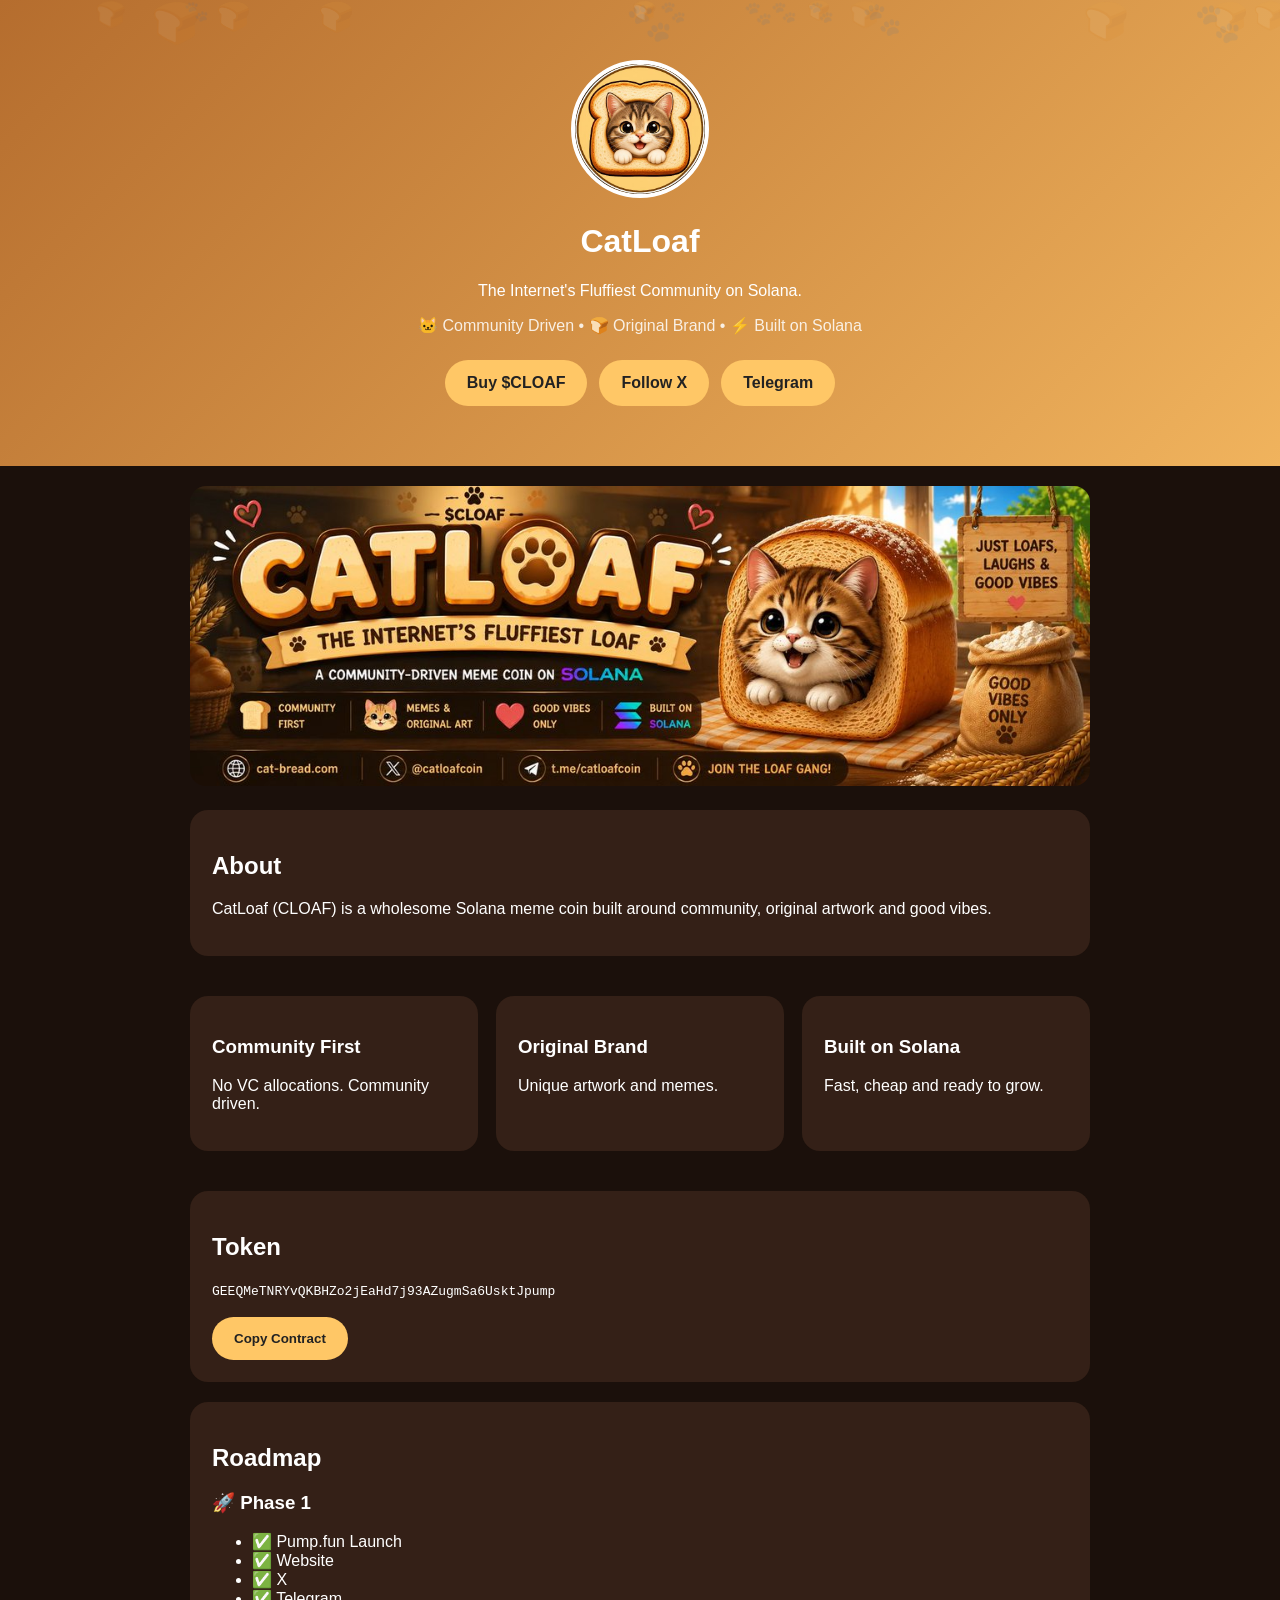
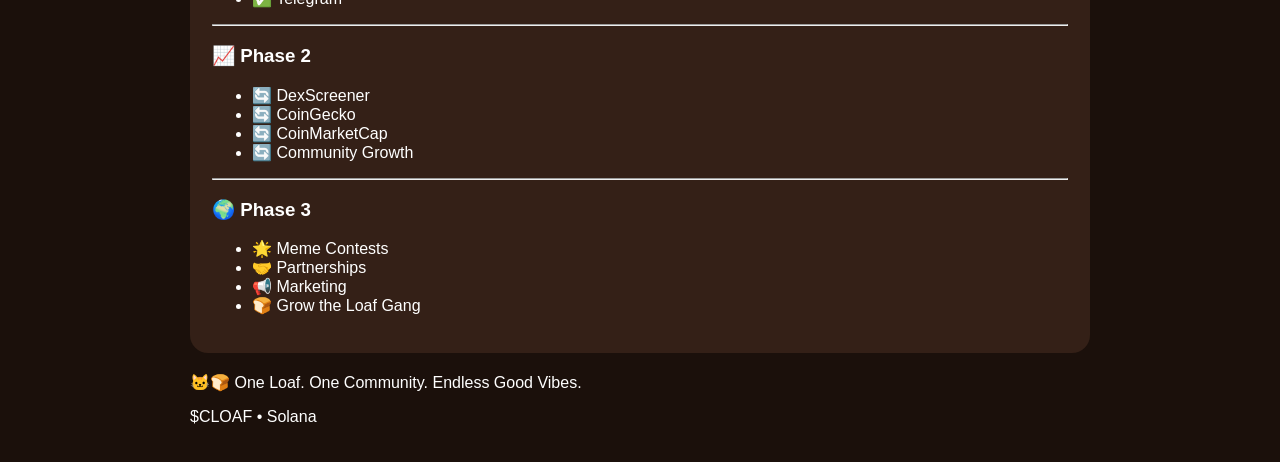
==== index.html @ 6196e26a "Update index.html" ====
<!DOCTYPE html><html><head><meta charset='UTF-8'><meta name='viewport' content='width=device-width,initial-scale=1'><title>CatLoaf</title><link rel='stylesheet' href='style.css'></head><body><header class='hero'><img src='assets/logo.jpg' class='logo'><h1>CatLoaf</h1>
  <p>The Internet's Fluffiest Community on Solana.</p>

<p style="opacity:.85;margin-top:10px;">
🐱 Community Driven • 🍞 Original Brand • ⚡ Built on Solana
</p>
  
  <div class='buttons'><a href='https://pump.fun/coin/GEEQMeTNRYvQKBHZo2jEaHd7j93AZugmSa6UsktJpump'>Buy $CLOAF</a><a href='https://x.com/catloafcoin'>Follow X</a><a href='https://t.me/catloafcoin'>Telegram</a></div></header><main class='container'><img src='assets/banner.jpg' class='banner'><section class='card'><h2>About</h2><p>CatLoaf (CLOAF) is a wholesome Solana meme coin built around community, original artwork and good vibes.</p></section><section class='grid'><div class='card'><h3>Community First</h3><p>No VC allocations. Community driven.</p></div><div class='card'><h3>Original Brand</h3><p>Unique artwork and memes.</p></div><div class='card'><h3>Built on Solana</h3><p>Fast, cheap and ready to grow.</p></div></section><section class='card'><h2>Token</h2><code id='ca'>GEEQMeTNRYvQKBHZo2jEaHd7j93AZugmSa6UsktJpump</code><br><br><button onclick='copyCA()'>Copy Contract</button></section>
  <section class="card">

<h2>Roadmap</h2>

<h3>🚀 Phase 1</h3>

<ul>
<li>✅ Pump.fun Launch</li>
<li>✅ Website</li>
<li>✅ X</li>
<li>✅ Telegram</li>
</ul>

<hr>

<h3>📈 Phase 2</h3>

<ul>
<li>🔄 DexScreener</li>
<li>🔄 CoinGecko</li>
<li>🔄 CoinMarketCap</li>
<li>🔄 Community Growth</li>
</ul>

<hr>

<h3>🌍 Phase 3</h3>

<ul>
<li>🌟 Meme Contests</li>
<li>🤝 Partnerships</li>
<li>📢 Marketing</li>
<li>🍞 Grow the Loaf Gang</li>
</ul>

  </section>
  <footer>

<p>🐱🍞 One Loaf. One Community. Endless Good Vibes.</p>

<p>$CLOAF • Solana</p>

  </footer>
  <script src='script.js'></script></main></body></html>
---- style.css ----
body{margin:0;font-family:Arial;background:#1b100b;color:#fff}.hero{text-align:center;padding:60px 20px;background:linear-gradient(135deg,#b56d2e,#f0b35d)}.logo{width:130px;border-radius:50%;border:4px solid #fff}.buttons{display:flex;justify-content:center;gap:12px;flex-wrap:wrap;margin-top:25px}a,button{background:#ffc766;color:#222;text-decoration:none;padding:14px 22px;border-radius:999px;font-weight:bold;border:none}.container{max-width:900px;margin:auto;padding:20px}.banner{width:100%;border-radius:16px}.card{background:#342017;padding:22px;border-radius:18px;margin:20px 0}.grid{display:grid;grid-template-columns:repeat(auto-fit,minmax(220px,1fr));gap:18px}
/* ========= Smooth Scroll ========= */

html{
scroll-behavior:smooth;
}

/* ========= Fade Animation ========= */

.hidden{
opacity:0;
transform:translateY(30px);
transition:all .8s ease;
}

.show{
opacity:1;
transform:translateY(0);
}

/* ========= Floating Background ========= */

.floating-bg{
position:fixed;
top:0;
left:0;
width:100%;
height:100%;
overflow:hidden;
pointer-events:none;
z-index:0;
}

.float{
position:absolute;
font-size:22px;
opacity:.08;
animation:floatUp linear infinite;
}

@keyframes floatUp{

0%{
transform:translateY(110vh) rotate(0deg);
}

100%{
transform:translateY(-120px) rotate(360deg);
}

}

/* ========= Cards ========= */

.card{
transition:.35s;
}

.card:hover{

transform:translateY(-8px);

box-shadow:0 12px 30px rgba(0,0,0,.35);

}

/* ========= Buttons ========= */

.buttons a,
button{

transition:.3s;

}

.buttons a:hover,
button:hover{

transform:translateY(-3px) scale(1.03);

box-shadow:0 8px 25px rgba(255,184,77,.35);

}

button:active,
.buttons a:active{

transform:scale(.96);

}

/* ========= Hero ========= */

.hero img{

animation:pop .9s ease;

}

.hero h1{

animation:fadeDown .8s ease;

}

.hero p{

animation:fadeDown 1s ease;

}

@keyframes pop{

0%{
transform:scale(.7);
opacity:0;
}

100%{
transform:scale(1);
opacity:1;
}

}

@keyframes fadeDown{

0%{
opacity:0;
transform:translateY(-25px);
}

100%{
opacity:1;
transform:translateY(0);
}

}
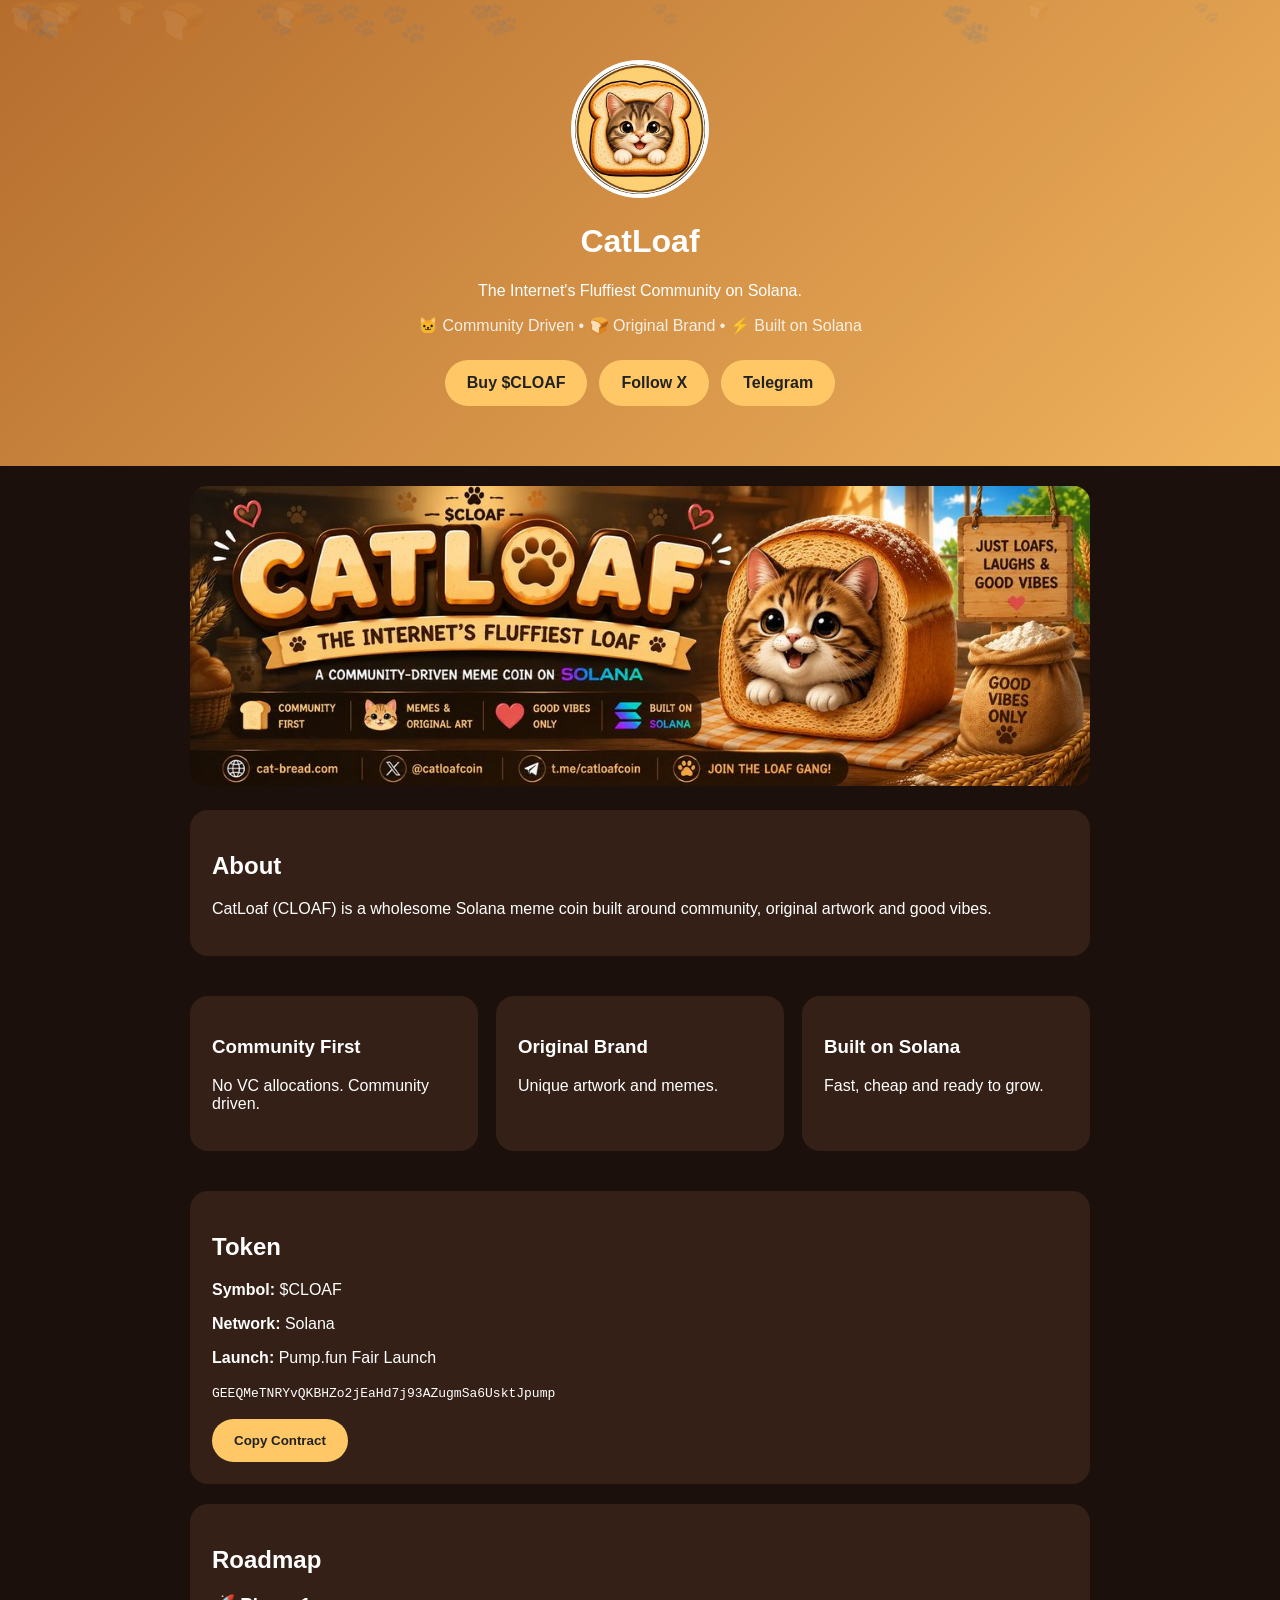
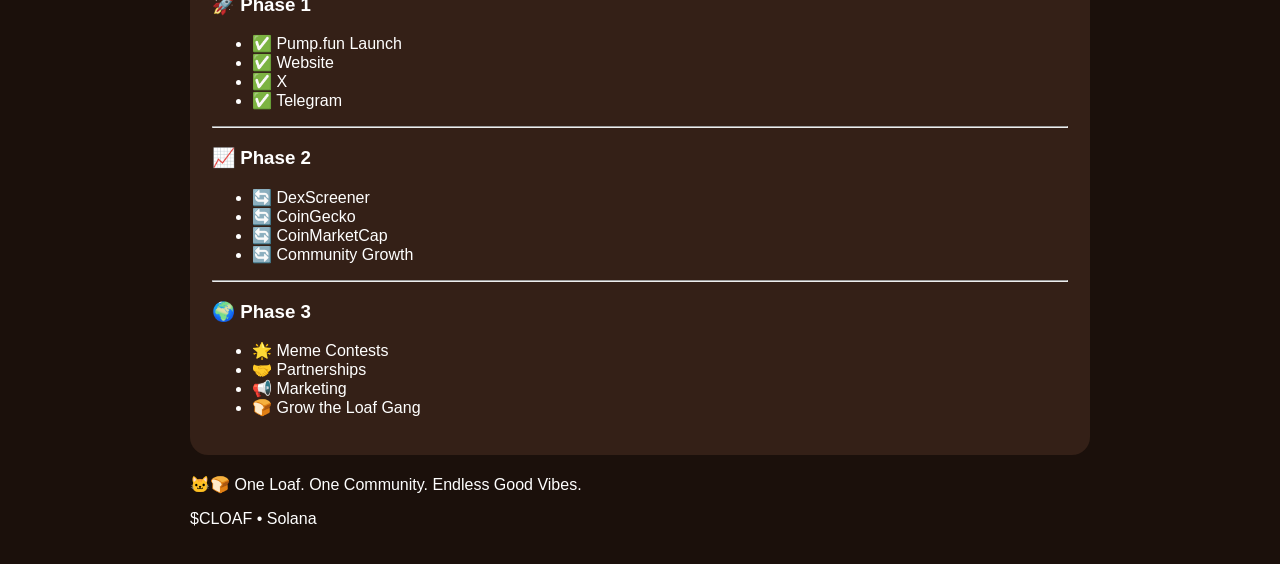
==== commit b06f8fd8: "Update index.html" ====
--- a/index.html
+++ b/index.html
@@ -5,7 +5,15 @@
 🐱 Community Driven • 🍞 Original Brand • ⚡ Built on Solana
 </p>
   
-  <div class='buttons'><a href='https://pump.fun/coin/GEEQMeTNRYvQKBHZo2jEaHd7j93AZugmSa6UsktJpump'>Buy $CLOAF</a><a href='https://x.com/catloafcoin'>Follow X</a><a href='https://t.me/catloafcoin'>Telegram</a></div></header><main class='container'><img src='assets/banner.jpg' class='banner'><section class='card'><h2>About</h2><p>CatLoaf (CLOAF) is a wholesome Solana meme coin built around community, original artwork and good vibes.</p></section><section class='grid'><div class='card'><h3>Community First</h3><p>No VC allocations. Community driven.</p></div><div class='card'><h3>Original Brand</h3><p>Unique artwork and memes.</p></div><div class='card'><h3>Built on Solana</h3><p>Fast, cheap and ready to grow.</p></div></section><section class='card'><h2>Token</h2><code id='ca'>GEEQMeTNRYvQKBHZo2jEaHd7j93AZugmSa6UsktJpump</code><br><br><button onclick='copyCA()'>Copy Contract</button></section>
+  <div class='buttons'><a href='https://pump.fun/coin/GEEQMeTNRYvQKBHZo2jEaHd7j93AZugmSa6UsktJpump'>Buy $CLOAF</a><a href='https://x.com/catloafcoin'>Follow X</a><a href='https://t.me/catloafcoin'>Telegram</a></div></header><main class='container'><img src='assets/banner.jpg' class='banner'><section class='card'><h2>About</h2><p>CatLoaf (CLOAF) is a wholesome Solana meme coin built around community, original artwork and good vibes.</p></section><section class='grid'><div class='card'><h3>Community First</h3><p>No VC allocations. Community driven.</p></div><div class='card'><h3>Original Brand</h3><p>Unique artwork and memes.</p></div><div class='card'><h3>Built on Solana</h3><p>Fast, cheap and ready to grow.</p></div></section><section class='card'>
+    <h2>Token</h2>
+    <p><strong>Symbol:</strong> $CLOAF</p>
+
+<p><strong>Network:</strong> Solana</p>
+
+<p><strong>Launch:</strong> Pump.fun Fair Launch</p>
+    
+    <code id='ca'>GEEQMeTNRYvQKBHZo2jEaHd7j93AZugmSa6UsktJpump</code><br><br><button onclick='copyCA()'>Copy Contract</button></section>
   <section class="card">
 
 <h2>Roadmap</h2>
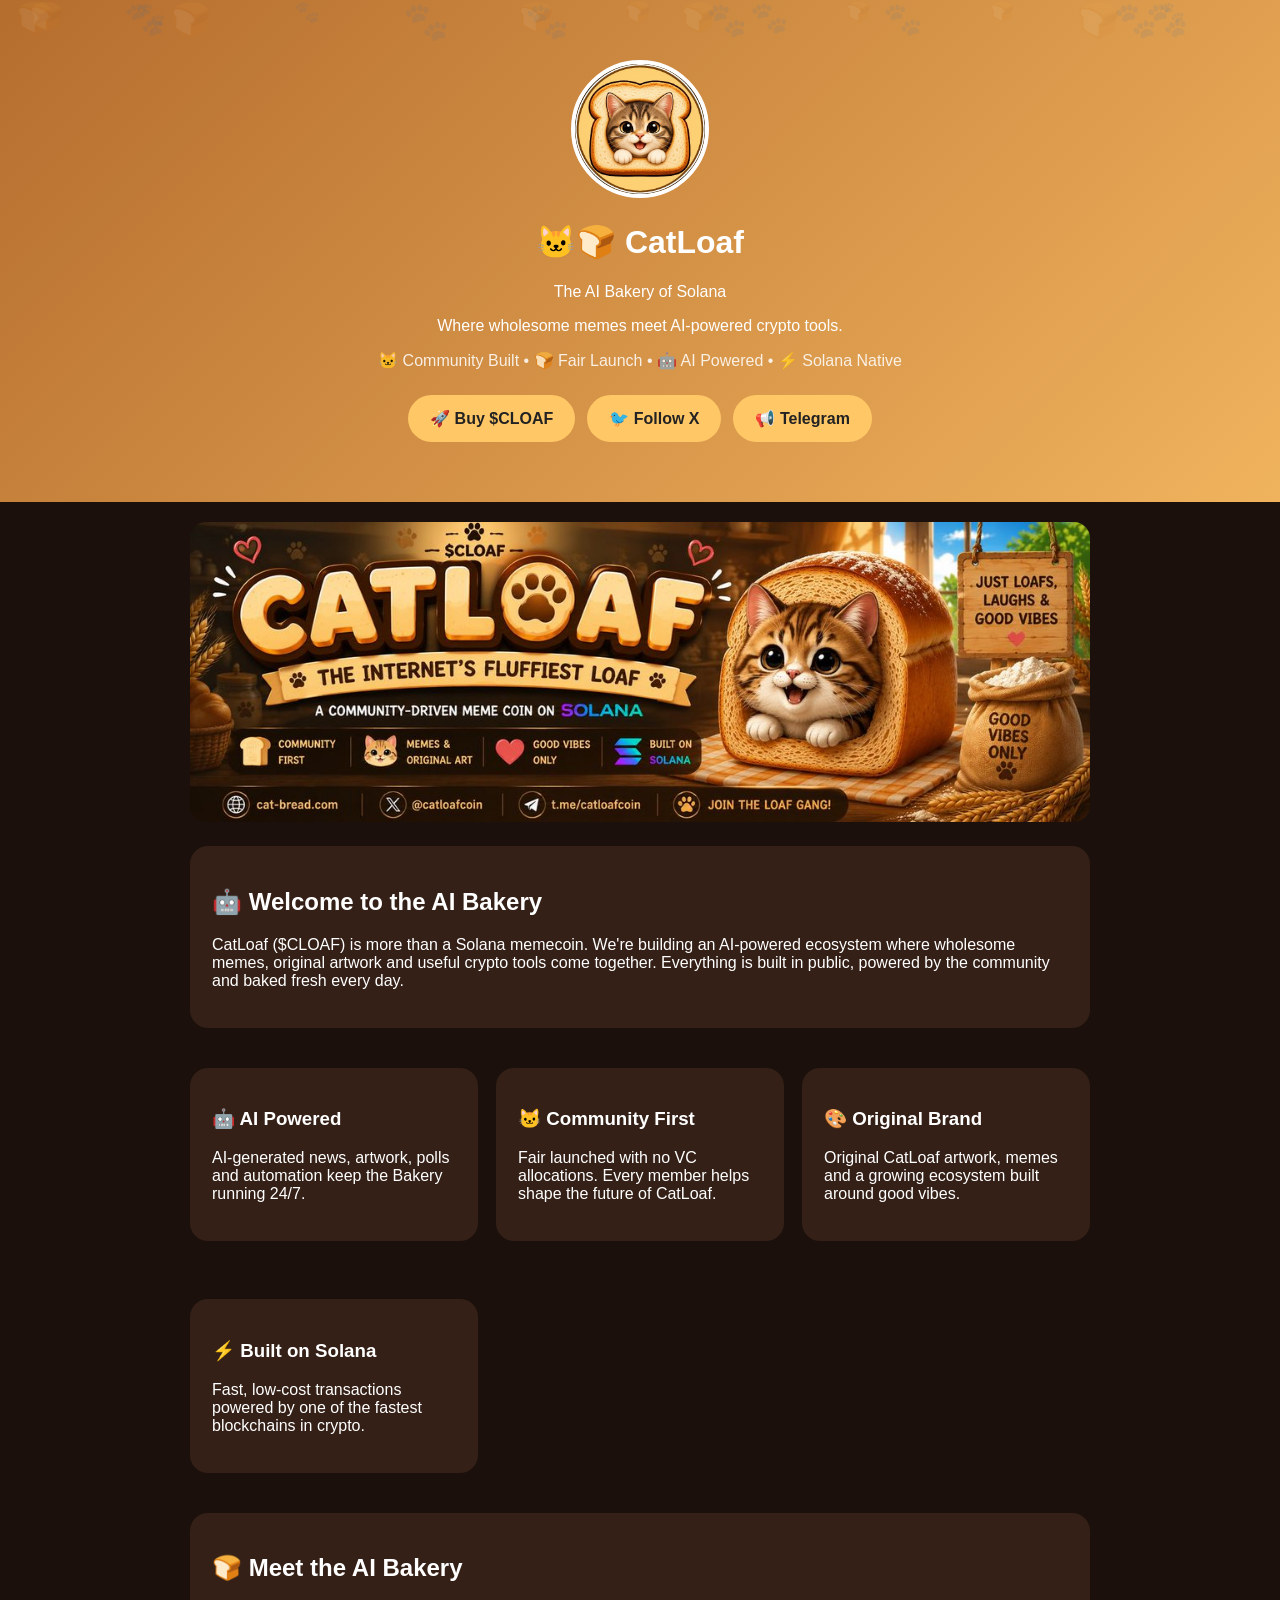
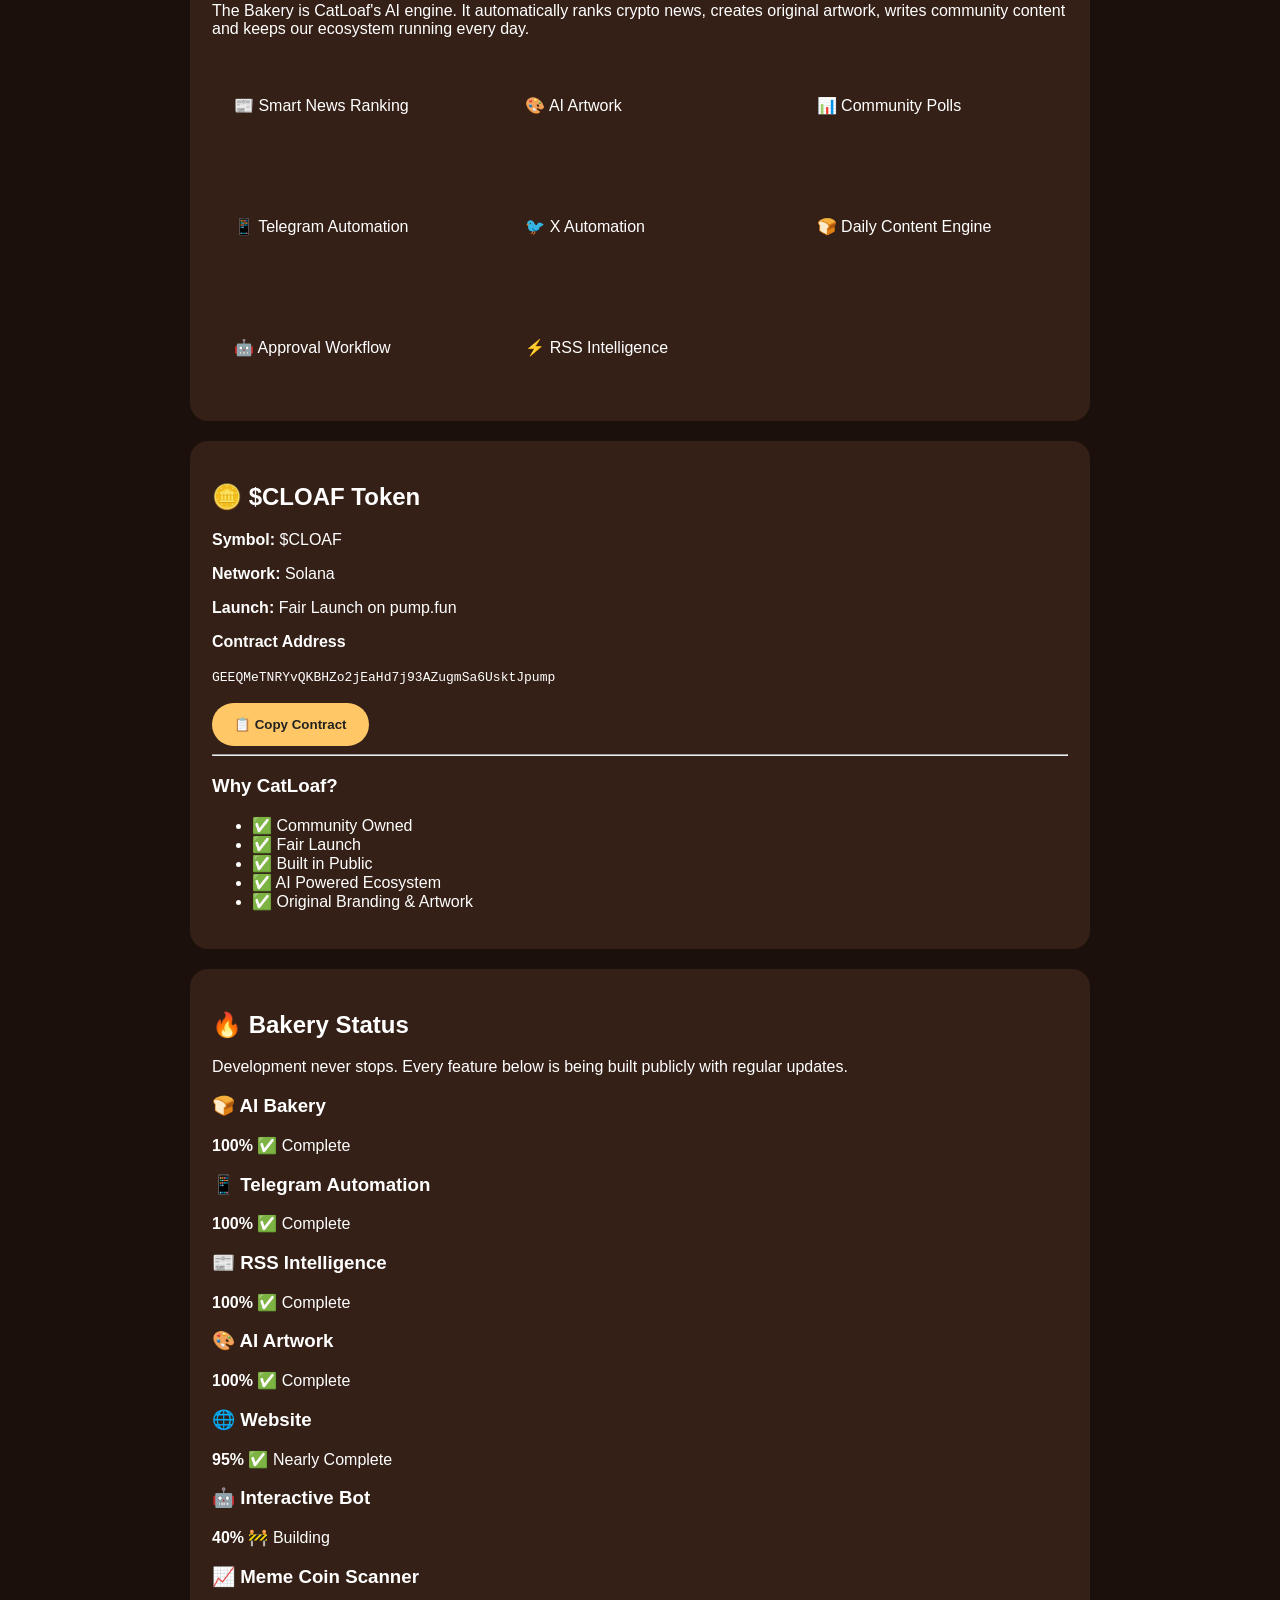
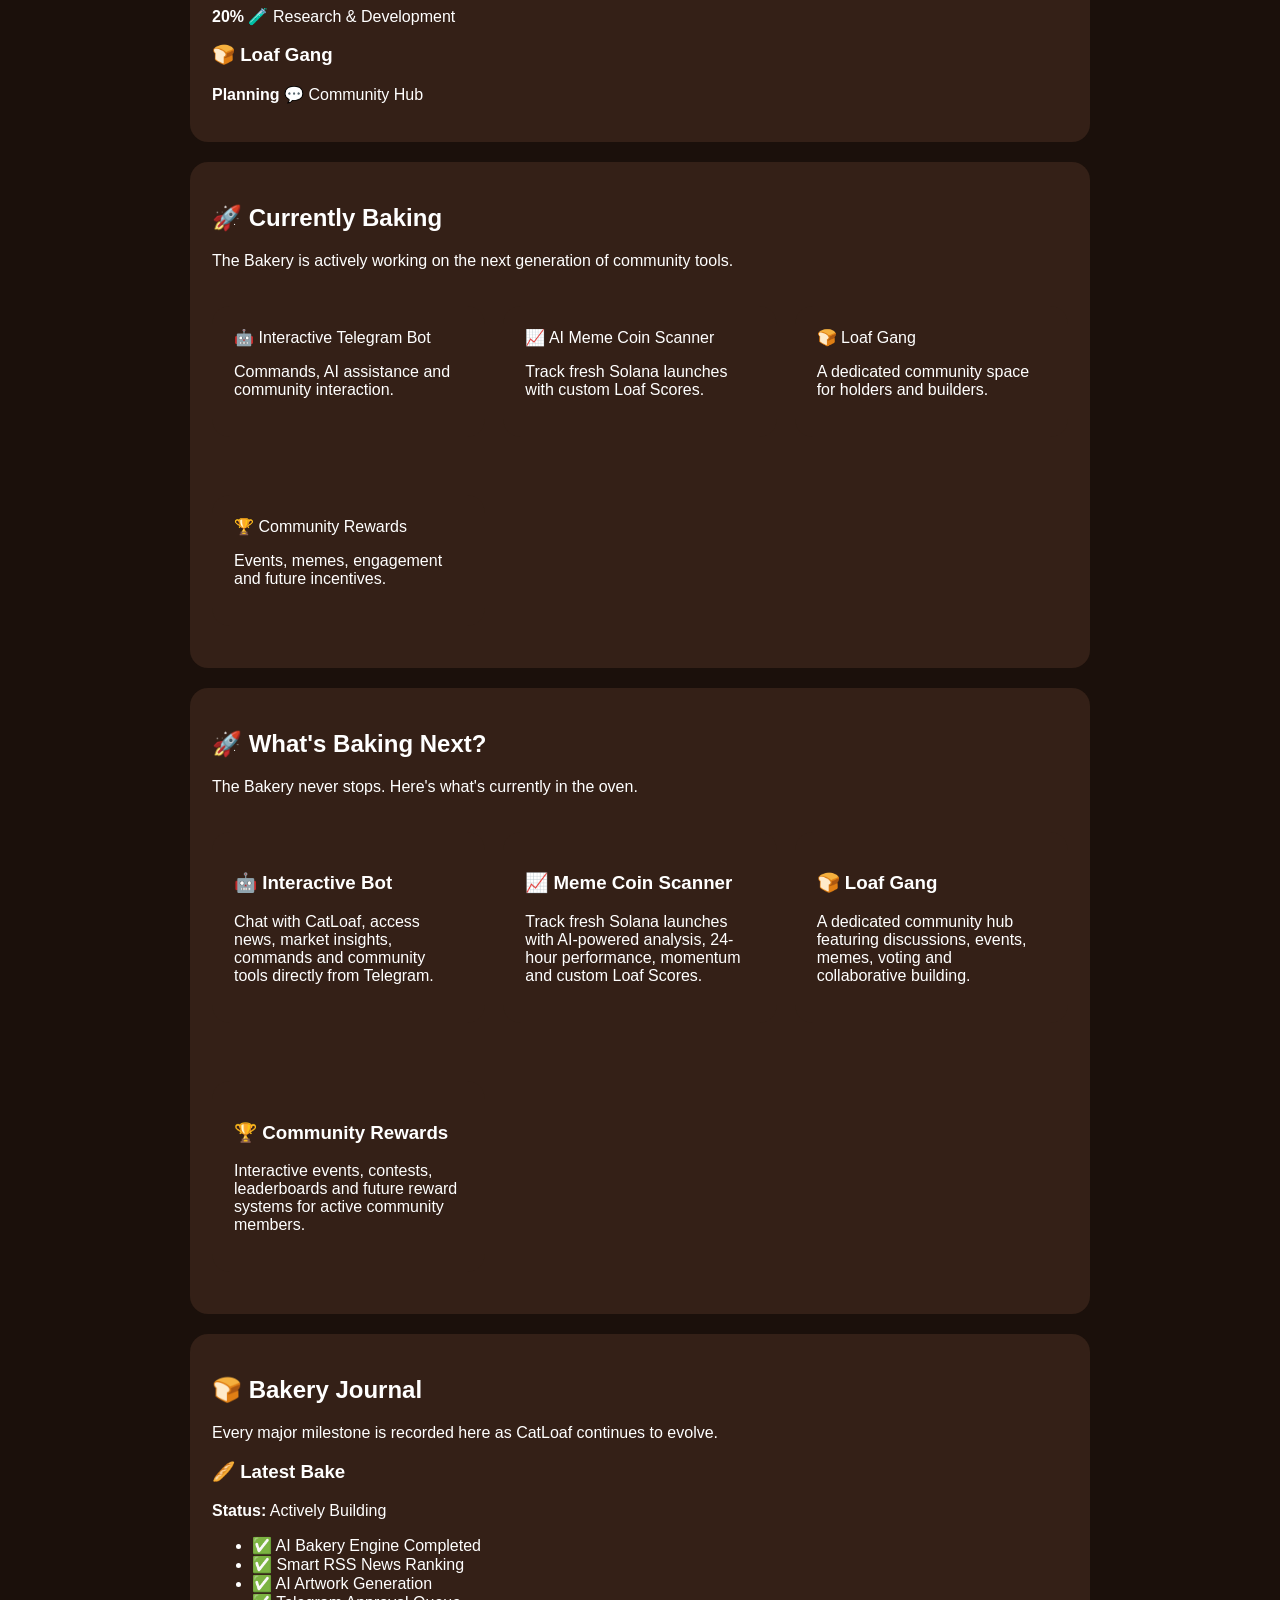
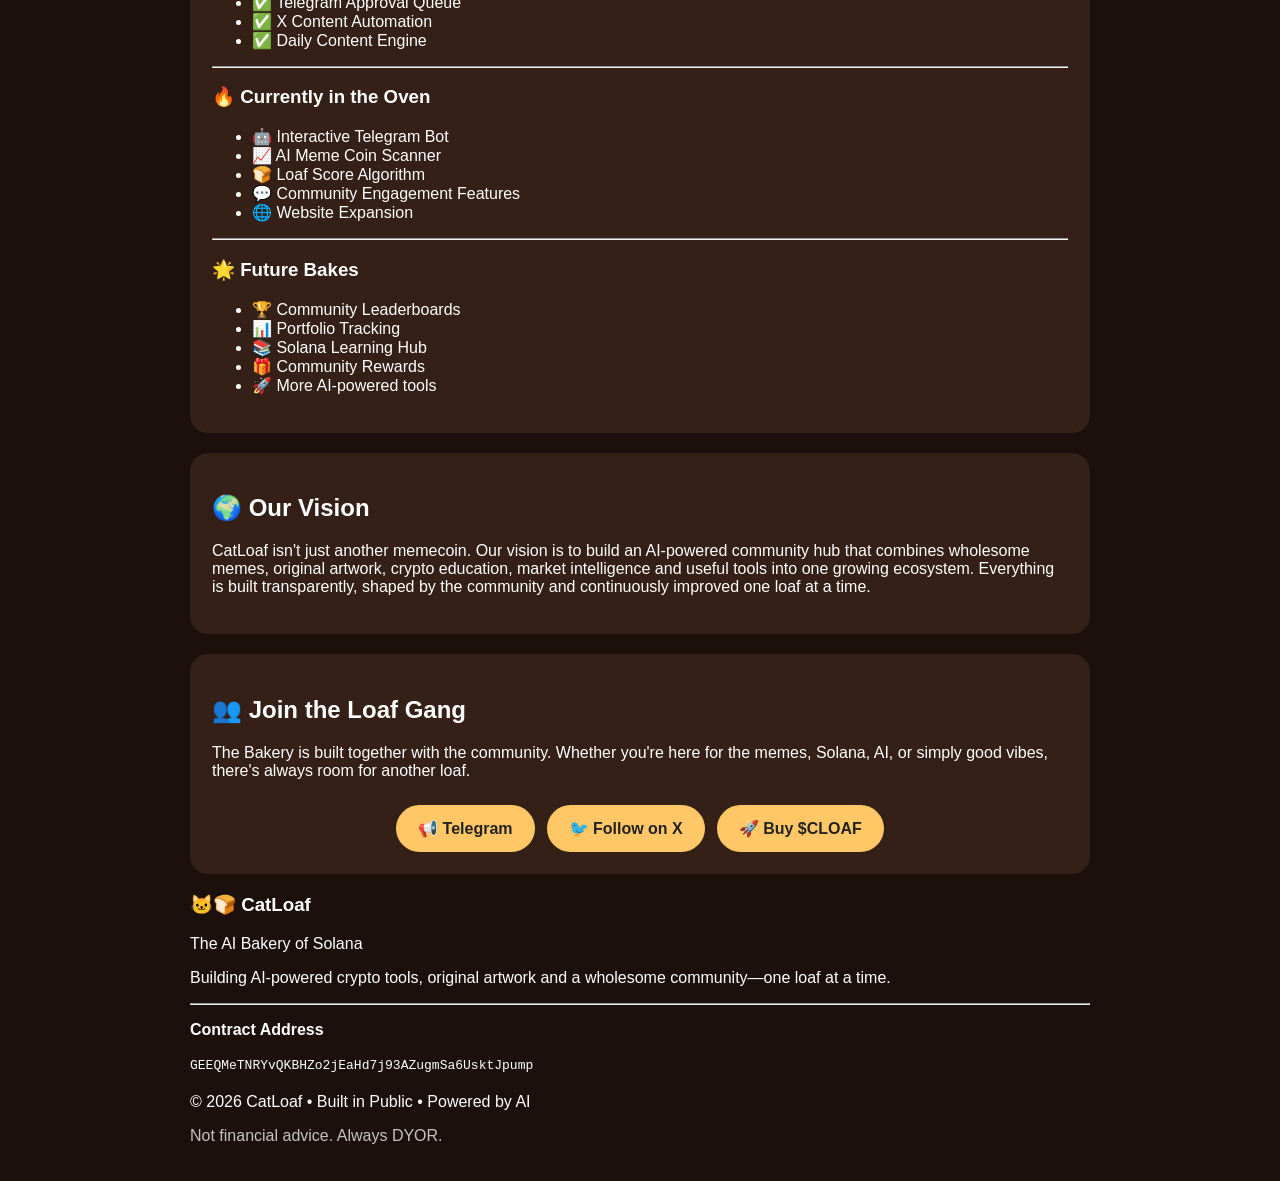
==== commit 1dc1a3af: "Update index.html" ====
--- a/index.html
+++ b/index.html
@@ -1,60 +1,582 @@
-<!DOCTYPE html><html><head><meta charset='UTF-8'><meta name='viewport' content='width=device-width,initial-scale=1'><title>CatLoaf</title><link rel='stylesheet' href='style.css'></head><body><header class='hero'><img src='assets/logo.jpg' class='logo'><h1>CatLoaf</h1>
-  <p>The Internet's Fluffiest Community on Solana.</p>
-
-<p style="opacity:.85;margin-top:10px;">
-🐱 Community Driven • 🍞 Original Brand • ⚡ Built on Solana
-</p>
-  
-  <div class='buttons'><a href='https://pump.fun/coin/GEEQMeTNRYvQKBHZo2jEaHd7j93AZugmSa6UsktJpump'>Buy $CLOAF</a><a href='https://x.com/catloafcoin'>Follow X</a><a href='https://t.me/catloafcoin'>Telegram</a></div></header><main class='container'><img src='assets/banner.jpg' class='banner'><section class='card'><h2>About</h2><p>CatLoaf (CLOAF) is a wholesome Solana meme coin built around community, original artwork and good vibes.</p></section><section class='grid'><div class='card'><h3>Community First</h3><p>No VC allocations. Community driven.</p></div><div class='card'><h3>Original Brand</h3><p>Unique artwork and memes.</p></div><div class='card'><h3>Built on Solana</h3><p>Fast, cheap and ready to grow.</p></div></section><section class='card'>
-    <h2>Token</h2>
-    <p><strong>Symbol:</strong> $CLOAF</p>
+<!DOCTYPE html>
+<html lang="en">
+
+<head>
+
+<meta charset="UTF-8">
+
+<meta name="viewport" content="width=device-width, initial-scale=1.0">
+
+<title>CatLoaf | The AI Bakery of Solana</title>
+
+<meta name="description" content="CatLoaf ($CLOAF) is a community-driven Solana project combining wholesome memes with AI-powered crypto tools.">
+
+<link rel="stylesheet" href="style.css">
+
+</head>
+
+<body>
+
+<header class="hero">
+
+<img src="assets/logo.jpg" class="logo" alt="CatLoaf Logo">
+
+<h1>🐱🍞 CatLoaf</h1>
+
+<p class="tagline">
+
+The AI Bakery of Solana
+
+</p>
+
+<p class="subtitle">
+
+Where wholesome memes meet AI-powered crypto tools.
+
+</p>
+
+<p style="opacity:.85;margin-top:15px;">
+
+🐱 Community Built • 🍞 Fair Launch • 🤖 AI Powered • ⚡ Solana Native
+
+</p>
+
+<div class="buttons">
+
+<a href="https://pump.fun/coin/GEEQMeTNRYvQKBHZo2jEaHd7j93AZugmSa6UsktJpump">
+
+🚀 Buy $CLOAF
+
+</a>
+
+<a href="https://x.com/catloafcoin">
+
+🐦 Follow X
+
+</a>
+
+<a href="https://t.me/catloafcoin">
+
+📢 Telegram
+
+</a>
+
+</div>
+
+</header>
+
+<main class="container">
+
+<img src="assets/banner.jpg" class="banner" alt="CatLoaf Banner">
+
+<section class="card hero-intro">
+
+<h2>🤖 Welcome to the AI Bakery</h2>
+
+<p>
+
+CatLoaf ($CLOAF) is more than a Solana memecoin.
+
+We're building an AI-powered ecosystem where wholesome memes, original artwork and useful crypto tools come together.
+
+Everything is built in public, powered by the community and baked fresh every day.
+
+</p>
+
+</section>
+
+<section class="grid">
+
+<div class="card">
+
+<h3>🤖 AI Powered</h3>
+
+<p>
+
+AI-generated news, artwork, polls and automation keep the Bakery running 24/7.
+
+</p>
+
+</div>
+
+<div class="card">
+
+<h3>🐱 Community First</h3>
+
+<p>
+
+Fair launched with no VC allocations. Every member helps shape the future of CatLoaf.
+
+</p>
+
+</div>
+
+<div class="card">
+
+<h3>🎨 Original Brand</h3>
+
+<p>
+
+Original CatLoaf artwork, memes and a growing ecosystem built around good vibes.
+
+</p>
+
+</div>
+
+<div class="card">
+
+<h3>⚡ Built on Solana</h3>
+
+<p>
+
+Fast, low-cost transactions powered by one of the fastest blockchains in crypto.
+
+</p>
+
+</div>
+
+</section>
+
+<section class="card">
+
+<h2>🍞 Meet the AI Bakery</h2>
+
+<p>
+
+The Bakery is CatLoaf's AI engine.
+
+It automatically ranks crypto news, creates original artwork, writes community content and keeps our ecosystem running every day.
+
+</p>
+
+<div class="grid">
+
+<div class="card">
+📰 Smart News Ranking
+</div>
+
+<div class="card">
+🎨 AI Artwork
+</div>
+
+<div class="card">
+📊 Community Polls
+</div>
+
+<div class="card">
+📱 Telegram Automation
+</div>
+
+<div class="card">
+🐦 X Automation
+</div>
+
+<div class="card">
+🍞 Daily Content Engine
+</div>
+
+<div class="card">
+🤖 Approval Workflow
+</div>
+
+<div class="card">
+⚡ RSS Intelligence
+</div>
+
+</div>
+
+</section>
+
+<section class="card">
+
+<h2>🪙 $CLOAF Token</h2>
+
+<p><strong>Symbol:</strong> $CLOAF</p>
 
 <p><strong>Network:</strong> Solana</p>
 
-<p><strong>Launch:</strong> Pump.fun Fair Launch</p>
-    
-    <code id='ca'>GEEQMeTNRYvQKBHZo2jEaHd7j93AZugmSa6UsktJpump</code><br><br><button onclick='copyCA()'>Copy Contract</button></section>
-  <section class="card">
-
-<h2>Roadmap</h2>
-
-<h3>🚀 Phase 1</h3>
+<p><strong>Launch:</strong> Fair Launch on pump.fun</p>
+
+<p><strong>Contract Address</strong></p>
+
+<code id="ca">
+GEEQMeTNRYvQKBHZo2jEaHd7j93AZugmSa6UsktJpump
+</code>
+
+<br><br>
+
+<button onclick="copyCA()">
+📋 Copy Contract
+</button>
+
+<hr>
+
+<h3>Why CatLoaf?</h3>
 
 <ul>
-<li>✅ Pump.fun Launch</li>
-<li>✅ Website</li>
-<li>✅ X</li>
-<li>✅ Telegram</li>
+
+<li>✅ Community Owned</li>
+
+<li>✅ Fair Launch</li>
+
+<li>✅ Built in Public</li>
+
+<li>✅ AI Powered Ecosystem</li>
+
+<li>✅ Original Branding & Artwork</li>
+
 </ul>
 
+</section>
+
+<section class="card">
+
+<h2>🔥 Bakery Status</h2>
+
+<p>
+
+Development never stops. Every feature below is being built publicly with regular updates.
+
+</p>
+
+<div class="status-grid">
+
+<div class="status-item">
+
+<h3>🍞 AI Bakery</h3>
+
+<p><strong>100%</strong> ✅ Complete</p>
+
+</div>
+
+<div class="status-item">
+
+<h3>📱 Telegram Automation</h3>
+
+<p><strong>100%</strong> ✅ Complete</p>
+
+</div>
+
+<div class="status-item">
+
+<h3>📰 RSS Intelligence</h3>
+
+<p><strong>100%</strong> ✅ Complete</p>
+
+</div>
+
+<div class="status-item">
+
+<h3>🎨 AI Artwork</h3>
+
+<p><strong>100%</strong> ✅ Complete</p>
+
+</div>
+
+<div class="status-item">
+
+<h3>🌐 Website</h3>
+
+<p><strong>95%</strong> ✅ Nearly Complete</p>
+
+</div>
+
+<div class="status-item">
+
+<h3>🤖 Interactive Bot</h3>
+
+<p><strong>40%</strong> 🚧 Building</p>
+
+</div>
+
+<div class="status-item">
+
+<h3>📈 Meme Coin Scanner</h3>
+
+<p><strong>20%</strong> 🧪 Research & Development</p>
+
+</div>
+
+<div class="status-item">
+
+<h3>🍞 Loaf Gang</h3>
+
+<p><strong>Planning</strong> 💬 Community Hub</p>
+
+</div>
+
+</div>
+
+</section>
+
+<section class="card">
+
+<h2>🚀 Currently Baking</h2>
+
+<p>
+
+The Bakery is actively working on the next generation of community tools.
+
+</p>
+
+<div class="grid">
+
+<div class="card">
+
+🤖 Interactive Telegram Bot
+
+<p>Commands, AI assistance and community interaction.</p>
+
+</div>
+
+<div class="card">
+
+📈 AI Meme Coin Scanner
+
+<p>Track fresh Solana launches with custom Loaf Scores.</p>
+
+</div>
+
+<div class="card">
+
+🍞 Loaf Gang
+
+<p>A dedicated community space for holders and builders.</p>
+
+</div>
+
+<div class="card">
+
+🏆 Community Rewards
+
+<p>Events, memes, engagement and future incentives.</p>
+
+</div>
+
+</div>
+
+</section>
+
+<section class="card">
+
+<h2>🚀 What's Baking Next?</h2>
+
+<p>
+The Bakery never stops. Here's what's currently in the oven.
+</p>
+
+<div class="grid">
+
+<div class="card">
+<h3>🤖 Interactive Bot</h3>
+<p>
+Chat with CatLoaf, access news, market insights, commands and community tools directly from Telegram.
+</p>
+</div>
+
+<div class="card">
+<h3>📈 Meme Coin Scanner</h3>
+<p>
+Track fresh Solana launches with AI-powered analysis, 24-hour performance, momentum and custom Loaf Scores.
+</p>
+</div>
+
+<div class="card">
+<h3>🍞 Loaf Gang</h3>
+<p>
+A dedicated community hub featuring discussions, events, memes, voting and collaborative building.
+</p>
+</div>
+
+<div class="card">
+<h3>🏆 Community Rewards</h3>
+<p>
+Interactive events, contests, leaderboards and future reward systems for active community members.
+</p>
+</div>
+
+</div>
+
+</section>
+
+<section class="card">
+
+<h2>🍞 Bakery Journal</h2>
+
+<p>
+Every major milestone is recorded here as CatLoaf continues to evolve.
+</p>
+
+<div class="journal-entry">
+
+<h3>🥖 Latest Bake</h3>
+
+<p><strong>Status:</strong> Actively Building</p>
+
+<ul>
+
+<li>✅ AI Bakery Engine Completed</li>
+
+<li>✅ Smart RSS News Ranking</li>
+
+<li>✅ AI Artwork Generation</li>
+
+<li>✅ Telegram Approval Queue</li>
+
+<li>✅ X Content Automation</li>
+
+<li>✅ Daily Content Engine</li>
+
+</ul>
+
+</div>
+
 <hr>
 
-<h3>📈 Phase 2</h3>
+<div class="journal-entry">
+
+<h3>🔥 Currently in the Oven</h3>
 
 <ul>
-<li>🔄 DexScreener</li>
-<li>🔄 CoinGecko</li>
-<li>🔄 CoinMarketCap</li>
-<li>🔄 Community Growth</li>
+
+<li>🤖 Interactive Telegram Bot</li>
+
+<li>📈 AI Meme Coin Scanner</li>
+
+<li>🍞 Loaf Score Algorithm</li>
+
+<li>💬 Community Engagement Features</li>
+
+<li>🌐 Website Expansion</li>
+
 </ul>
 
+</div>
+
 <hr>
 
-<h3>🌍 Phase 3</h3>
+<div class="journal-entry">
+
+<h3>🌟 Future Bakes</h3>
 
 <ul>
-<li>🌟 Meme Contests</li>
-<li>🤝 Partnerships</li>
-<li>📢 Marketing</li>
-<li>🍞 Grow the Loaf Gang</li>
+
+<li>🏆 Community Leaderboards</li>
+
+<li>📊 Portfolio Tracking</li>
+
+<li>📚 Solana Learning Hub</li>
+
+<li>🎁 Community Rewards</li>
+
+<li>🚀 More AI-powered tools</li>
+
 </ul>
 
-  </section>
-  <footer>
-
-<p>🐱🍞 One Loaf. One Community. Endless Good Vibes.</p>
-
-<p>$CLOAF • Solana</p>
-
-  </footer>
-  <script src='script.js'></script></main></body></html>
+</div>
+
+</section>
+
+<section class="card">
+
+<h2>🌍 Our Vision</h2>
+
+<p>
+
+CatLoaf isn't just another memecoin.
+
+Our vision is to build an AI-powered community hub that combines wholesome memes, original artwork, crypto education, market intelligence and useful tools into one growing ecosystem.
+
+Everything is built transparently, shaped by the community and continuously improved one loaf at a time.
+
+</p>
+
+</section>
+
+<section class="card">
+
+<h2>👥 Join the Loaf Gang</h2>
+
+<p>
+
+The Bakery is built together with the community.
+
+Whether you're here for the memes, Solana, AI, or simply good vibes, there's always room for another loaf.
+
+</p>
+
+<div class="buttons">
+
+<a href="https://t.me/catloafcoin">
+
+📢 Telegram
+
+</a>
+
+<a href="https://x.com/catloafcoin">
+
+🐦 Follow on X
+
+</a>
+
+<a href="https://pump.fun/coin/GEEQMeTNRYvQKBHZo2jEaHd7j93AZugmSa6UsktJpump">
+
+🚀 Buy $CLOAF
+
+</a>
+
+</div>
+
+</section>
+
+<footer>
+
+<h3>🐱🍞 CatLoaf</h3>
+
+<p>
+
+The AI Bakery of Solana
+
+</p>
+
+<p>
+
+Building AI-powered crypto tools, original artwork and a wholesome community—one loaf at a time.
+
+</p>
+
+<hr>
+
+<p>
+
+<strong>Contract Address</strong>
+
+</p>
+
+<code>
+
+GEEQMeTNRYvQKBHZo2jEaHd7j93AZugmSa6UsktJpump
+
+</code>
+
+<p style="margin-top:20px;">
+
+© 2026 CatLoaf • Built in Public • Powered by AI
+
+</p>
+
+<p style="opacity:.75;">
+
+Not financial advice. Always DYOR.
+
+</p>
+
+</footer>
+
+</main>
+
+<script src="script.js"></script>
+
+</body>
+
+</html>
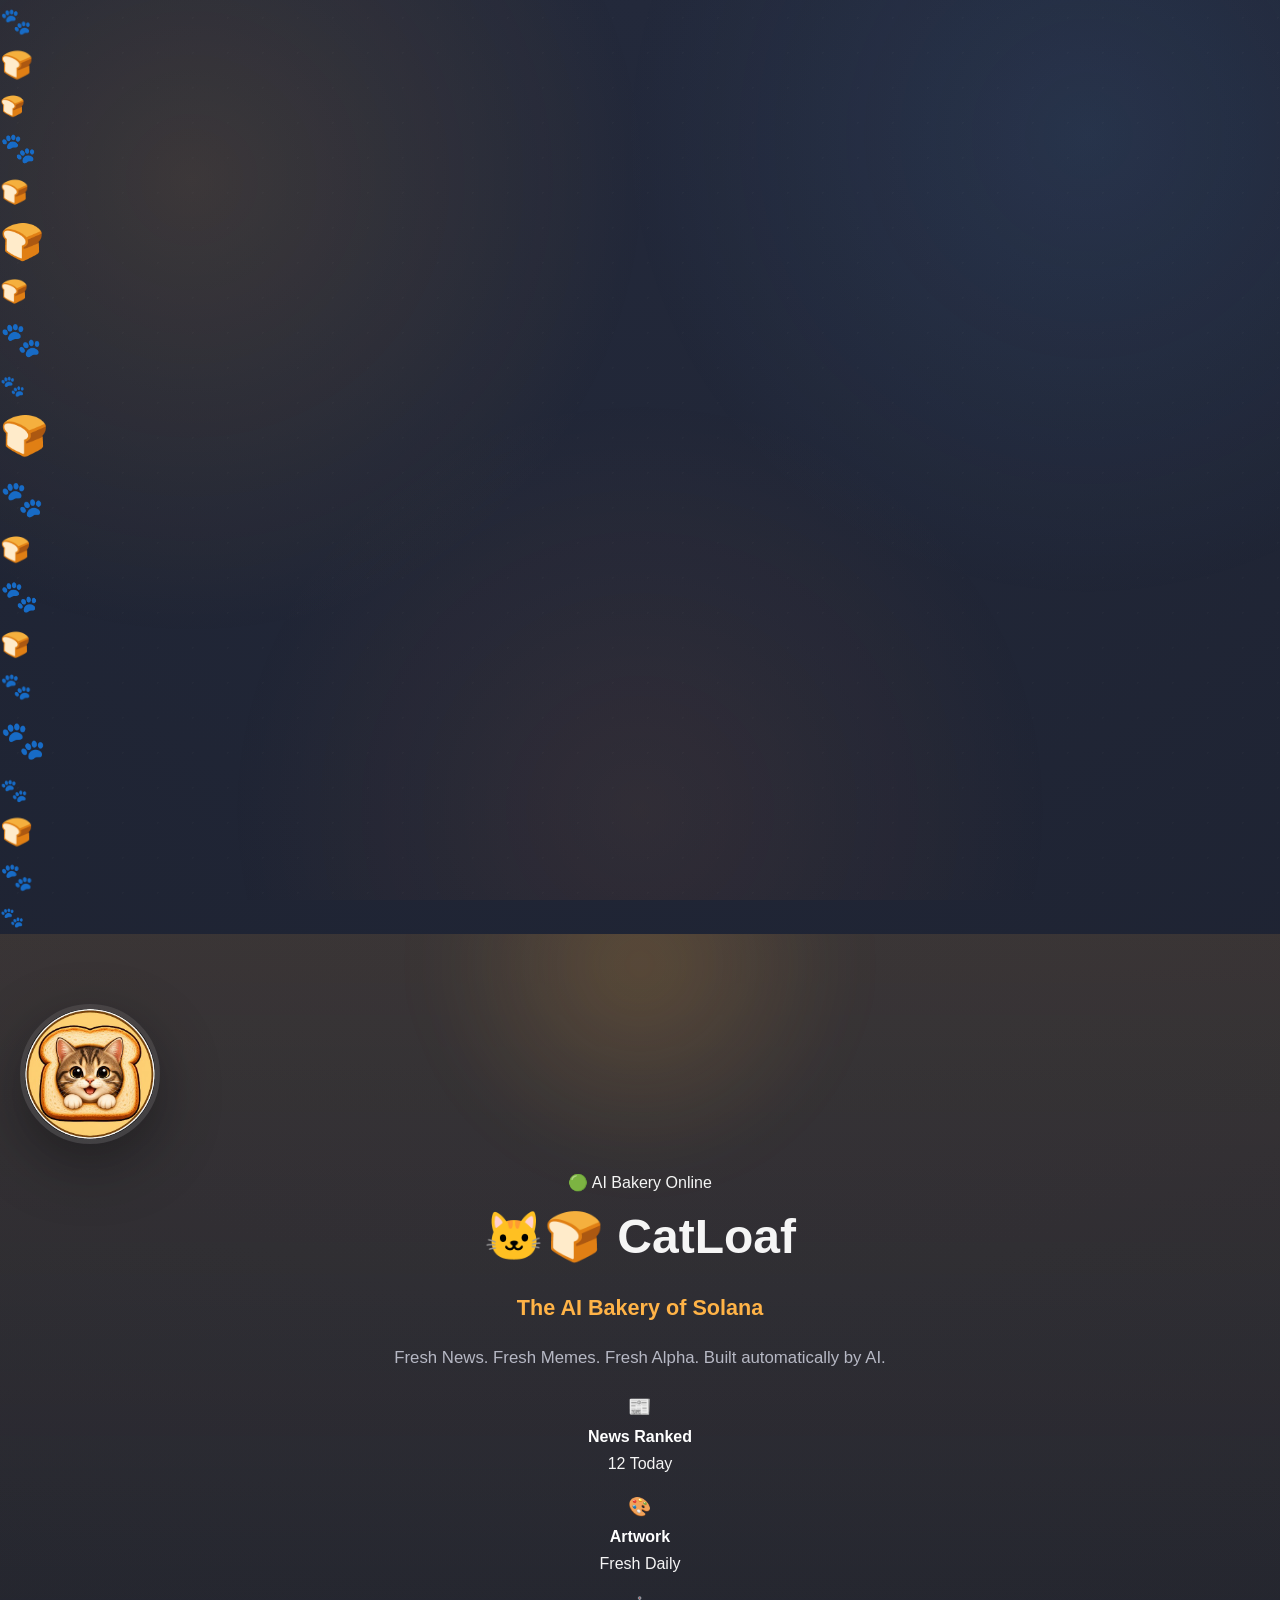
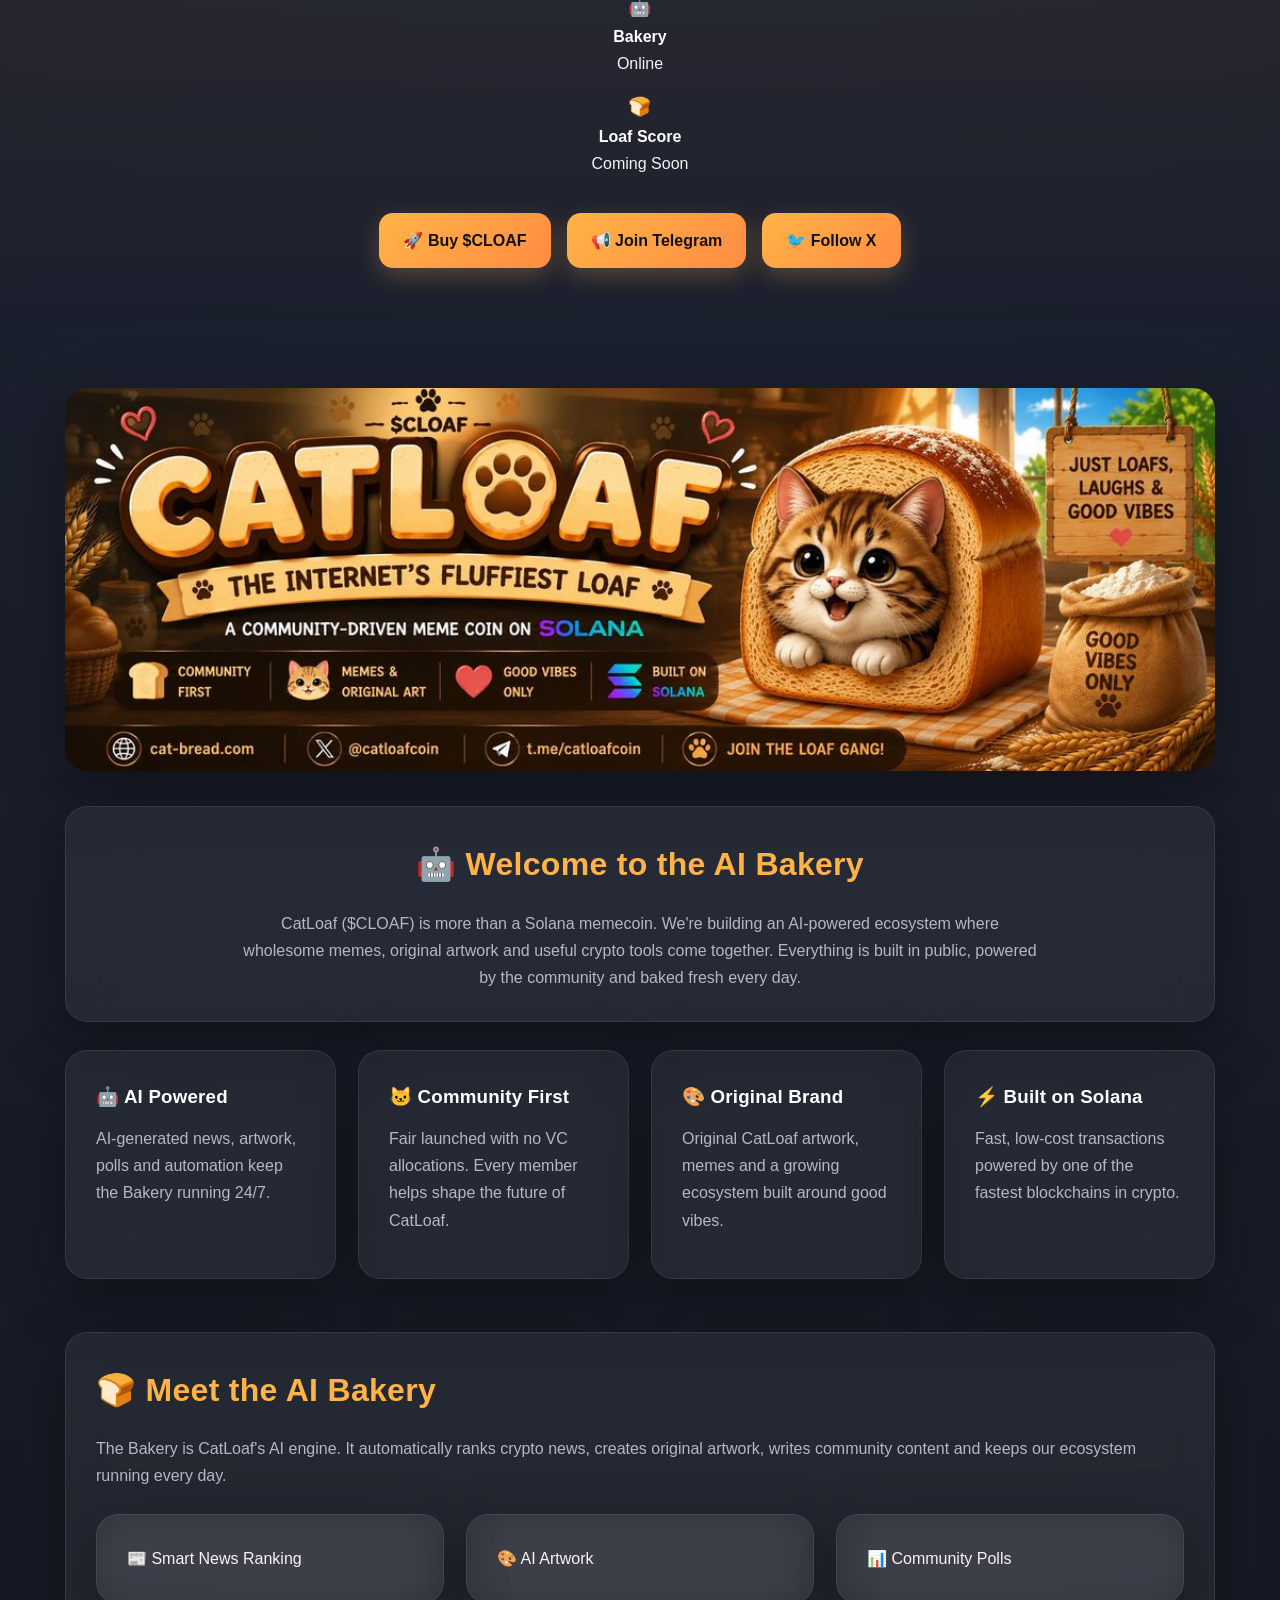
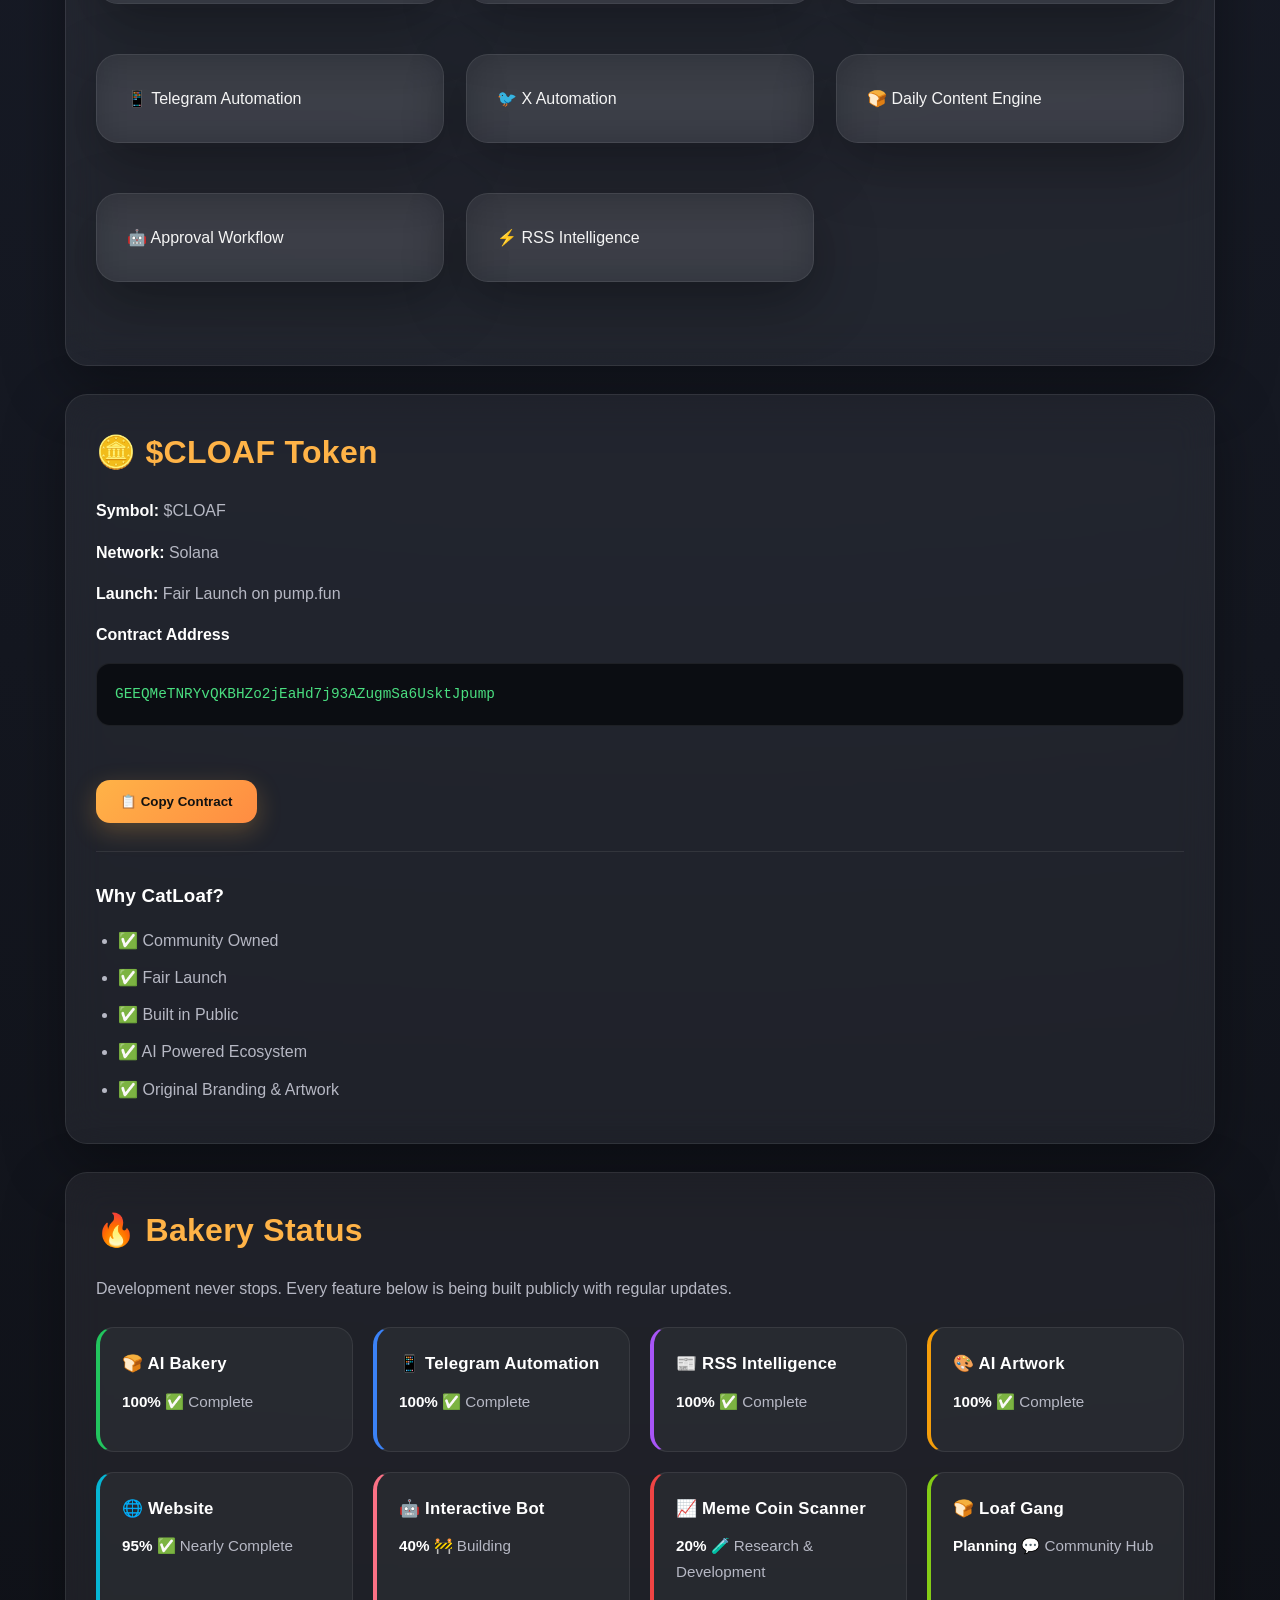
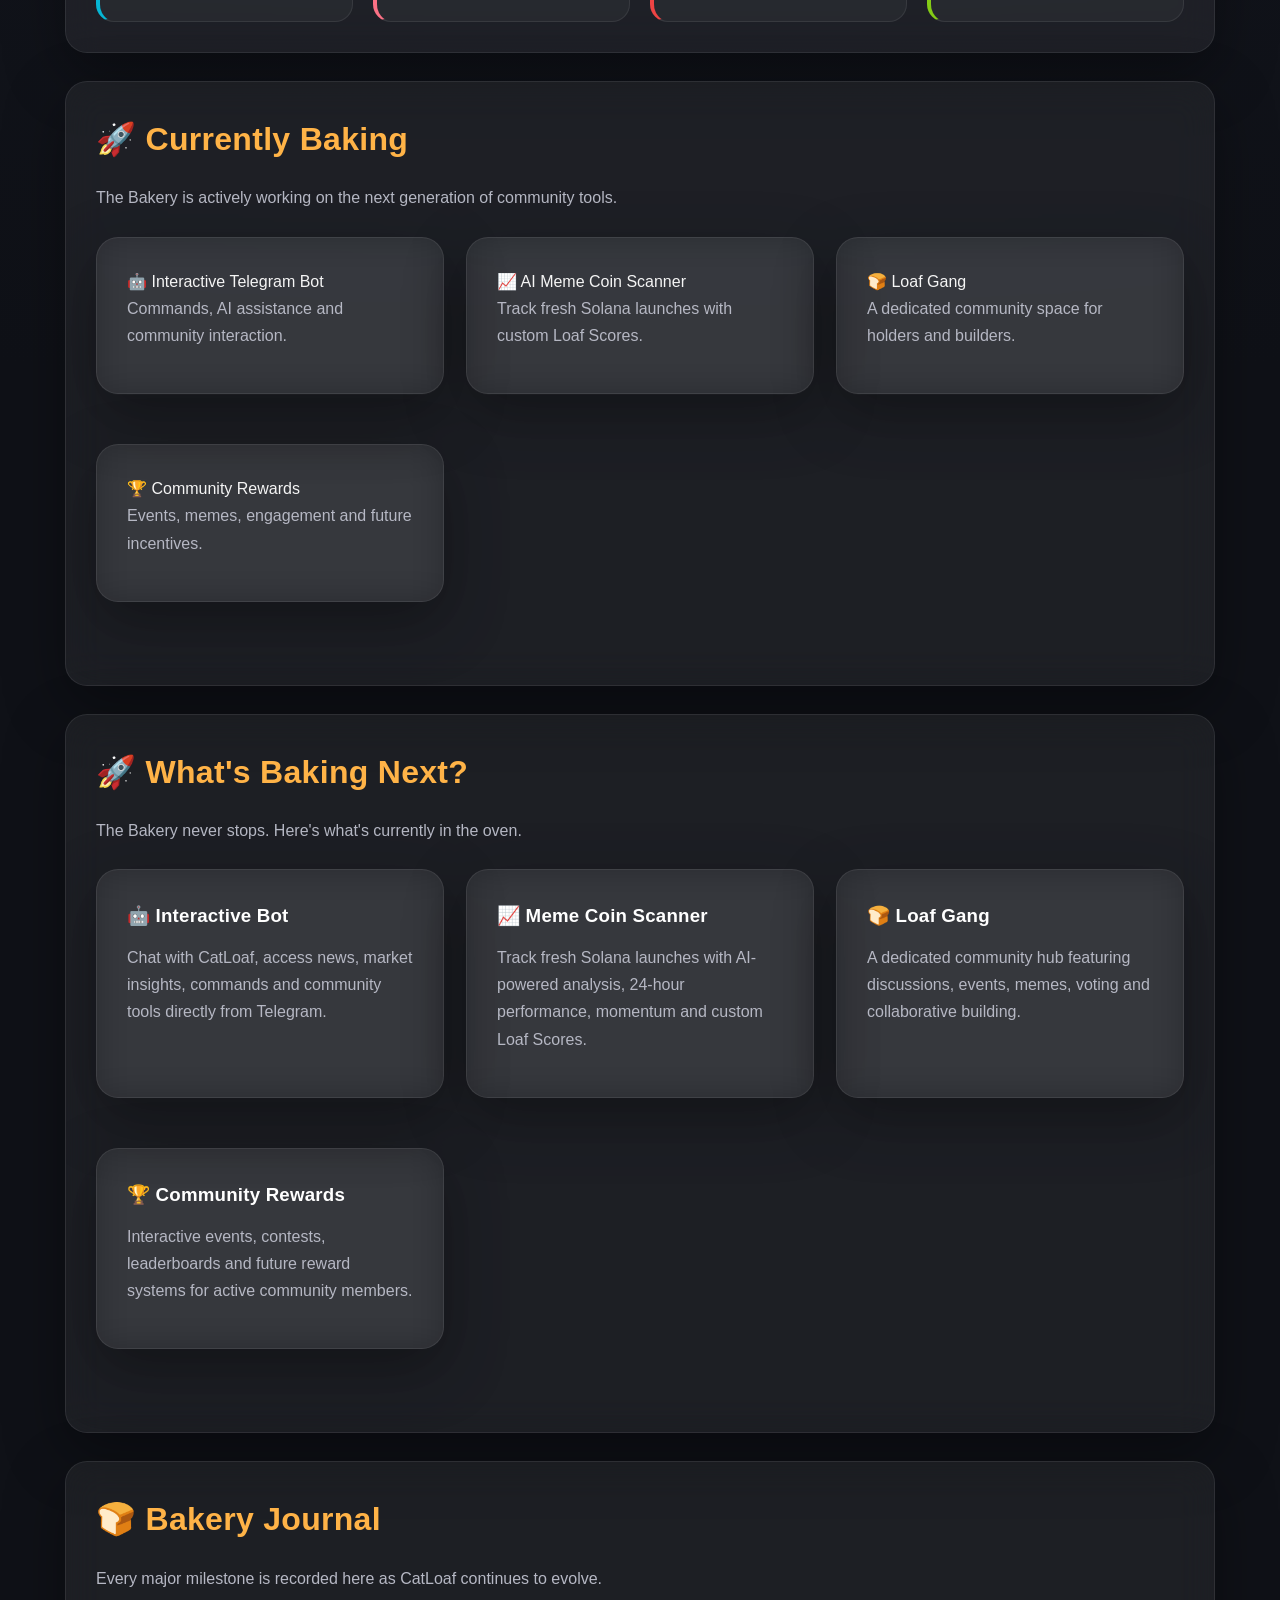
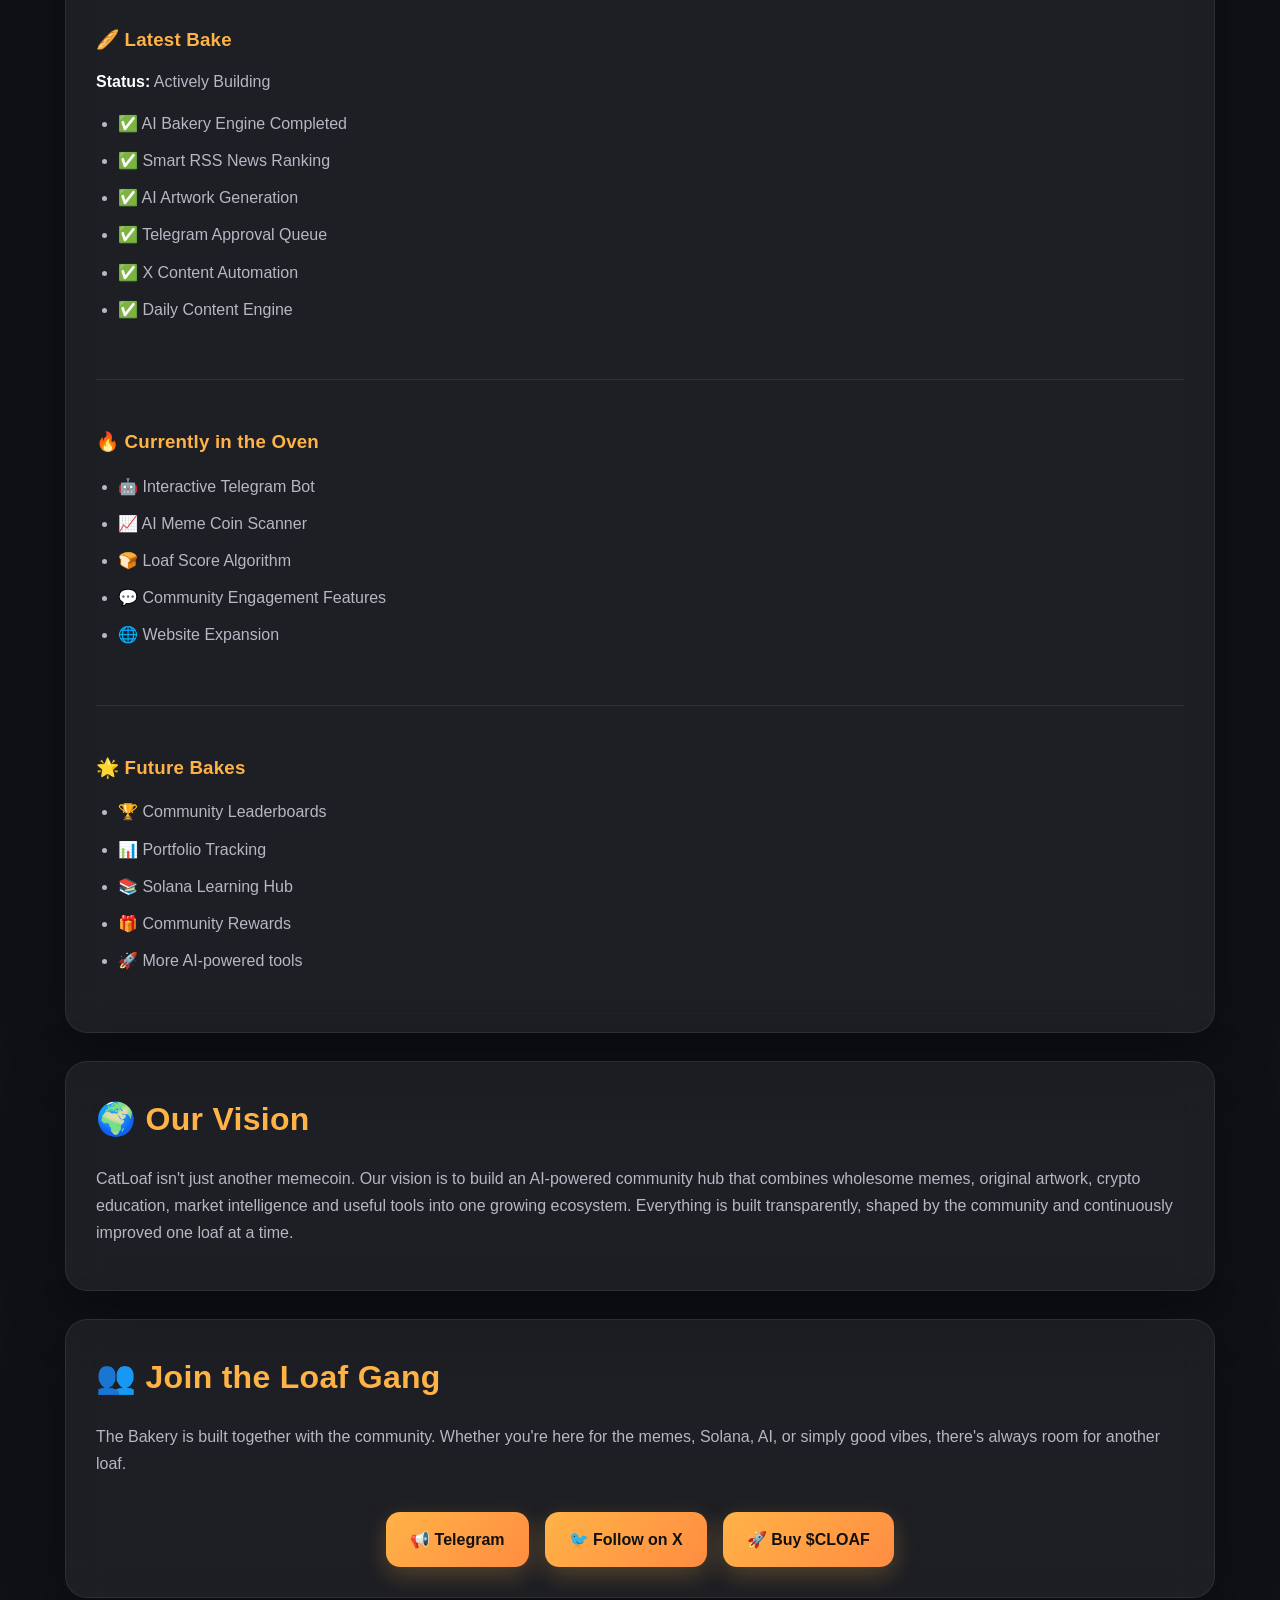
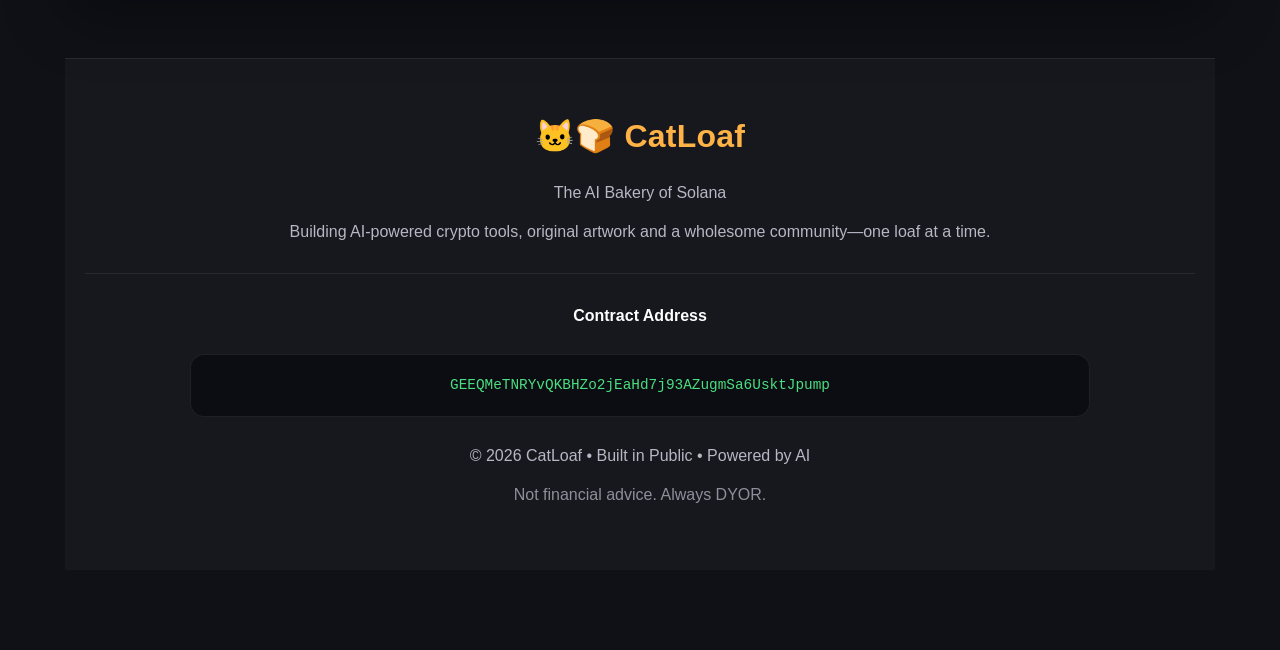
==== commit 6cb46a00: "Update index.html" ====
--- a/index.html
+++ b/index.html
@@ -19,46 +19,65 @@
 
 <header class="hero">
 
+<div class="hero-glow"></div>
+
 <img src="assets/logo.jpg" class="logo" alt="CatLoaf Logo">
 
+<div class="status-pill">
+🟢 AI Bakery Online
+</div>
+
 <h1>🐱🍞 CatLoaf</h1>
 
 <p class="tagline">
-
 The AI Bakery of Solana
-
 </p>
 
 <p class="subtitle">
-
-Where wholesome memes meet AI-powered crypto tools.
-
-</p>
-
-<p style="opacity:.85;margin-top:15px;">
-
-🐱 Community Built • 🍞 Fair Launch • 🤖 AI Powered • ⚡ Solana Native
-
-</p>
+Fresh News. Fresh Memes. Fresh Alpha.
+Built automatically by AI.
+</p>
+
+<div class="live-stats">
+
+<div class="live-card">
+<h3>📰</h3>
+<strong>News Ranked</strong>
+<p>12 Today</p>
+</div>
+
+<div class="live-card">
+<h3>🎨</h3>
+<strong>Artwork</strong>
+<p>Fresh Daily</p>
+</div>
+
+<div class="live-card">
+<h3>🤖</h3>
+<strong>Bakery</strong>
+<p>Online</p>
+</div>
+
+<div class="live-card">
+<h3>🍞</h3>
+<strong>Loaf Score</strong>
+<p>Coming Soon</p>
+</div>
+
+</div>
 
 <div class="buttons">
 
 <a href="https://pump.fun/coin/GEEQMeTNRYvQKBHZo2jEaHd7j93AZugmSa6UsktJpump">
-
 🚀 Buy $CLOAF
-
 </a>
 
+<a href="https://t.me/catloafcoin">
+📢 Join Telegram
+</a>
+
 <a href="https://x.com/catloafcoin">
-
 🐦 Follow X
-
-</a>
-
-<a href="https://t.me/catloafcoin">
-
-📢 Telegram
-
 </a>
 
 </div>
--- a/style.css
+++ b/style.css
@@ -1,138 +1,997 @@
-body{margin:0;font-family:Arial;background:#1b100b;color:#fff}.hero{text-align:center;padding:60px 20px;background:linear-gradient(135deg,#b56d2e,#f0b35d)}.logo{width:130px;border-radius:50%;border:4px solid #fff}.buttons{display:flex;justify-content:center;gap:12px;flex-wrap:wrap;margin-top:25px}a,button{background:#ffc766;color:#222;text-decoration:none;padding:14px 22px;border-radius:999px;font-weight:bold;border:none}.container{max-width:900px;margin:auto;padding:20px}.banner{width:100%;border-radius:16px}.card{background:#342017;padding:22px;border-radius:18px;margin:20px 0}.grid{display:grid;grid-template-columns:repeat(auto-fit,minmax(220px,1fr));gap:18px}
-/* ========= Smooth Scroll ========= */
+/* ==========================================================
+   CatLoaf Website
+   Premium AI Bakery Theme
+========================================================== */
+
+*{
+    margin:0;
+    padding:0;
+    box-sizing:border-box;
+}
+
+:root{
+
+    --bg:#0f1117;
+    --bg2:#171b24;
+
+    --card:rgba(255,255,255,.06);
+
+    --border:rgba(255,255,255,.08);
+
+    --text:#f5f5f5;
+
+    --muted:#b6b8c4;
+
+    --primary:#ffb347;
+
+    --secondary:#ff8c42;
+
+    --green:#4ade80;
+
+    --blue:#60a5fa;
+
+    --shadow:0 20px 60px rgba(0,0,0,.35);
+
+    --radius:22px;
+
+}
 
 html{
-scroll-behavior:smooth;
-}
-
-/* ========= Fade Animation ========= */
-
-.hidden{
-opacity:0;
-transform:translateY(30px);
-transition:all .8s ease;
-}
-
-.show{
-opacity:1;
-transform:translateY(0);
-}
-
-/* ========= Floating Background ========= */
-
-.floating-bg{
-position:fixed;
-top:0;
-left:0;
-width:100%;
-height:100%;
-overflow:hidden;
-pointer-events:none;
-z-index:0;
-}
-
-.float{
-position:absolute;
-font-size:22px;
-opacity:.08;
-animation:floatUp linear infinite;
-}
-
-@keyframes floatUp{
-
-0%{
-transform:translateY(110vh) rotate(0deg);
-}
-
-100%{
-transform:translateY(-120px) rotate(360deg);
-}
-
-}
-
-/* ========= Cards ========= */
-
-.card{
-transition:.35s;
-}
-
-.card:hover{
-
-transform:translateY(-8px);
-
-box-shadow:0 12px 30px rgba(0,0,0,.35);
-
-}
-
-/* ========= Buttons ========= */
+
+    scroll-behavior:smooth;
+
+}
+
+body{
+
+    font-family:Inter,Segoe UI,Arial,sans-serif;
+
+    background:
+        radial-gradient(circle at top,#23293b 0%,#0f1117 60%);
+
+    color:var(--text);
+
+    line-height:1.7;
+
+}
+
+a{
+
+    color:inherit;
+
+    text-decoration:none;
+
+}
+
+.container{
+
+    width:min(1150px,92%);
+
+    margin:auto;
+
+    padding:50px 0 80px;
+
+}
+
+.hero{
+
+    text-align:center;
+
+    padding:70px 20px;
+
+    background:
+        linear-gradient(
+            180deg,
+            rgba(255,179,71,.12),
+            transparent
+        );
+
+}
+
+.logo{
+
+    width:140px;
+
+    height:140px;
+
+    border-radius:50%;
+
+    border:5px solid rgba(255,255,255,.08);
+
+    box-shadow:var(--shadow);
+
+    margin-bottom:25px;
+
+}
+
+.hero h1{
+
+    font-size:3rem;
+
+    margin-bottom:12px;
+
+}
+
+.tagline{
+
+    font-size:1.35rem;
+
+    color:var(--primary);
+
+    font-weight:700;
+
+}
+
+.subtitle{
+
+    color:var(--muted);
+
+    max-width:700px;
+
+    margin:18px auto;
+
+    font-size:1.05rem;
+
+}
+
+img{
+    max-width:100%;
+    display:block;
+}
+
+/* ==========================================================
+   Buttons
+========================================================== */
+
+.buttons{
+
+    display:flex;
+
+    justify-content:center;
+
+    gap:16px;
+
+    flex-wrap:wrap;
+
+    margin-top:35px;
+
+}
 
 .buttons a,
 button{
 
-transition:.3s;
+    background:linear-gradient(
+        135deg,
+        var(--primary),
+        var(--secondary)
+    );
+
+    color:#111;
+
+    font-weight:700;
+
+    padding:14px 24px;
+
+    border-radius:14px;
+
+    transition:.25s;
+
+    box-shadow:0 8px 24px rgba(255,179,71,.25);
+
+    border:none;
+
+    cursor:pointer;
 
 }
 
 .buttons a:hover,
 button:hover{
 
-transform:translateY(-3px) scale(1.03);
-
-box-shadow:0 8px 25px rgba(255,184,77,.35);
-
-}
-
-button:active,
-.buttons a:active{
-
-transform:scale(.96);
-
-}
-
-/* ========= Hero ========= */
-
-.hero img{
-
-animation:pop .9s ease;
-
-}
-
-.hero h1{
-
-animation:fadeDown .8s ease;
-
-}
-
-.hero p{
-
-animation:fadeDown 1s ease;
-
-}
-
-@keyframes pop{
-
-0%{
-transform:scale(.7);
-opacity:0;
-}
-
-100%{
-transform:scale(1);
-opacity:1;
-}
-
-}
-
-@keyframes fadeDown{
-
-0%{
-opacity:0;
-transform:translateY(-25px);
-}
-
-100%{
-opacity:1;
-transform:translateY(0);
-}
-
-}
+    transform:translateY(-3px);
+
+    box-shadow:0 18px 35px rgba(255,179,71,.35);
+
+}
+
+/* ==========================================================
+   Banner
+========================================================== */
+
+.banner{
+
+    width:100%;
+
+    border-radius:var(--radius);
+
+    margin-bottom:35px;
+
+    box-shadow:var(--shadow);
+
+}
+
+/* ==========================================================
+   Cards
+========================================================== */
+
+.card{
+
+    background:var(--card);
+
+    backdrop-filter:blur(18px);
+
+    border:1px solid var(--border);
+
+    border-radius:var(--radius);
+
+    padding:30px;
+
+    margin-bottom:28px;
+
+    box-shadow:var(--shadow);
+
+    transition:.3s;
+
+}
+
+.card:hover{
+
+    transform:translateY(-5px);
+
+    border-color:rgba(255,179,71,.35);
+
+}
+
+.card h2{
+
+    color:var(--primary);
+
+    margin-bottom:18px;
+
+    font-size:2rem;
+
+}
+
+.card h3{
+
+    margin-bottom:12px;
+
+    color:#fff;
+
+}
+
+.card p{
+
+    color:var(--muted);
+
+}
+
+.hero-intro{
+
+    text-align:center;
+
+}
+
+.hero-intro p{
+
+    max-width:800px;
+
+    margin:auto;
+
+}
+
+/* ==========================================================
+   Grid Layout
+========================================================== */
+
+.grid{
+
+    display:grid;
+
+    grid-template-columns:repeat(auto-fit,minmax(260px,1fr));
+
+    gap:22px;
+
+    margin:25px 0;
+
+}
+
+/* ==========================================================
+   Status Grid
+========================================================== */
+
+.status-grid{
+
+    display:grid;
+
+    grid-template-columns:repeat(auto-fit,minmax(220px,1fr));
+
+    gap:20px;
+
+    margin-top:25px;
+
+}
+
+.status-item{
+
+    background:rgba(255,255,255,.04);
+
+    border:1px solid rgba(255,255,255,.08);
+
+    border-radius:18px;
+
+    padding:22px;
+
+    transition:.3s;
+
+}
+
+.status-item:hover{
+
+    transform:translateY(-4px);
+
+    border-color:var(--primary);
+
+}
+
+.status-item h3{
+
+    margin-bottom:10px;
+
+    font-size:1.05rem;
+
+}
+
+.status-item p{
+
+    font-size:.95rem;
+
+    color:var(--muted);
+
+}
+
+/* ==========================================================
+   Journal
+========================================================== */
+
+.journal-entry{
+
+    padding:18px 0;
+
+}
+
+.journal-entry h3{
+
+    color:var(--primary);
+
+    margin-bottom:12px;
+
+}
+
+hr{
+
+    border:none;
+
+    height:1px;
+
+    background:rgba(255,255,255,.08);
+
+    margin:28px 0;
+
+}
+
+/* ==========================================================
+   Lists
+========================================================== */
+
+ul{
+
+    padding-left:22px;
+
+    margin-top:15px;
+
+}
+
+li{
+
+    margin-bottom:10px;
+
+    color:var(--muted);
+
+}
+
+/* ==========================================================
+   Contract Address
+========================================================== */
+
+code{
+
+    display:block;
+
+    width:100%;
+
+    margin-top:15px;
+
+    padding:18px;
+
+    border-radius:14px;
+
+    background:#0b0d12;
+
+    color:var(--green);
+
+    font-family:Consolas,monospace;
+
+    font-size:.9rem;
+
+    word-break:break-all;
+
+    border:1px solid rgba(255,255,255,.08);
+
+}
+
+/* ==========================================================
+   Typography
+========================================================== */
+
+strong{
+
+    color:#fff;
+
+}
+
+p{
+
+    margin-bottom:14px;
+
+}
+
+h2{
+
+    letter-spacing:.3px;
+
+}
+
+h3{
+
+    letter-spacing:.2px;
+
+}
+
+/* ==========================================================
+   Footer
+========================================================== */
+
+footer{
+
+    text-align:center;
+
+    margin-top:60px;
+
+    padding:50px 20px;
+
+    background:rgba(255,255,255,.03);
+
+    border-top:1px solid rgba(255,255,255,.08);
+
+}
+
+footer h3{
+
+    font-size:2rem;
+
+    color:var(--primary);
+
+    margin-bottom:15px;
+
+}
+
+footer p{
+
+    color:var(--muted);
+
+    max-width:750px;
+
+    margin:12px auto;
+
+}
+
+footer code{
+
+    margin:25px auto;
+
+    max-width:900px;
+
+}
+
+/* ==========================================================
+   Hover Effects
+========================================================== */
+
+.card,
+.status-item,
+.buttons a,
+button{
+
+    transition:
+        transform .3s ease,
+        box-shadow .3s ease,
+        border-color .3s ease;
+
+}
+
+.card:hover{
+
+    box-shadow:
+        0 20px 50px rgba(0,0,0,.35),
+        0 0 20px rgba(255,179,71,.12);
+
+}
+
+.status-item:hover{
+
+    box-shadow:
+        0 12px 35px rgba(255,179,71,.15);
+
+}
+
+/* ==========================================================
+   Scrollbar
+========================================================== */
+
+::-webkit-scrollbar{
+
+    width:10px;
+
+}
+
+::-webkit-scrollbar-track{
+
+    background:#10131a;
+
+}
+
+::-webkit-scrollbar-thumb{
+
+    background:var(--primary);
+
+    border-radius:20px;
+
+}
+
+::-webkit-scrollbar-thumb:hover{
+
+    background:var(--secondary);
+
+}
+
+/* ==========================================================
+   Selection
+========================================================== */
+
+::selection{
+
+    background:var(--primary);
+
+    color:#111;
+
+}
+
+/* ==========================================================
+   Responsive
+========================================================== */
+
+@media(max-width:900px){
+
+    .hero{
+
+        padding:55px 20px;
+
+    }
+
+    .hero h1{
+
+        font-size:2.4rem;
+
+    }
+
+    .card{
+
+        padding:24px;
+
+    }
+
+}
+
+@media(max-width:700px){
+
+    .buttons{
+
+        flex-direction:column;
+
+    }
+
+    .buttons a,
+    button{
+
+        width:100%;
+
+        text-align:center;
+
+    }
+
+    .logo{
+
+        width:110px;
+
+        height:110px;
+
+    }
+
+    .hero h1{
+
+        font-size:2rem;
+
+    }
+
+    .tagline{
+
+        font-size:1.15rem;
+
+    }
+
+    .subtitle{
+
+        font-size:.98rem;
+
+    }
+
+    .container{
+
+        width:94%;
+
+    }
+
+    .status-grid{
+
+        grid-template-columns:1fr;
+
+    }
+
+    .grid{
+
+        grid-template-columns:1fr;
+
+    }
+
+}
+
+/* ==========================================================
+   Fade In Animation
+========================================================== */
+
+@keyframes fadeUp{
+
+    from{
+
+        opacity:0;
+
+        transform:translateY(25px);
+
+    }
+
+    to{
+
+        opacity:1;
+
+        transform:translateY(0);
+
+    }
+
+}
+
+.hero,
+.card,
+.status-item{
+
+    animation:fadeUp .7s ease;
+
+}
+
+/* ==========================================================
+   Premium AI Bakery Effects
+========================================================== */
+
+body::before{
+
+    content:"";
+
+    position:fixed;
+
+    inset:0;
+
+    pointer-events:none;
+
+    background:
+        radial-gradient(circle at 15% 20%,rgba(255,179,71,.12),transparent 35%),
+        radial-gradient(circle at 85% 15%,rgba(96,165,250,.10),transparent 35%),
+        radial-gradient(circle at 50% 90%,rgba(255,140,66,.08),transparent 40%);
+
+    z-index:-2;
+
+    animation:glowMove 18s ease-in-out infinite alternate;
+
+}
+
+body::after{
+
+    content:"";
+
+    position:fixed;
+
+    inset:0;
+
+    pointer-events:none;
+
+    background-image:
+
+        radial-gradient(rgba(255,255,255,.05) 1px,transparent 1px);
+
+    background-size:35px 35px;
+
+    opacity:.35;
+
+    z-index:-1;
+
+}
+
+@keyframes glowMove{
+
+    from{
+
+        transform:translateY(0) scale(1);
+
+    }
+
+    to{
+
+        transform:translateY(-25px) scale(1.08);
+
+    }
+
+}
+
+/* ==========================================================
+   Hero Glow
+========================================================== */
+
+.hero{
+
+    position:relative;
+
+    overflow:hidden;
+
+}
+
+.hero::before{
+
+    content:"";
+
+    position:absolute;
+
+    width:420px;
+
+    height:420px;
+
+    border-radius:50%;
+
+    background:
+
+        radial-gradient(
+
+            rgba(255,179,71,.18),
+
+            transparent 70%
+
+        );
+
+    top:-180px;
+
+    left:50%;
+
+    transform:translateX(-50%);
+
+    filter:blur(30px);
+
+    z-index:0;
+
+}
+
+.hero>*{
+
+    position:relative;
+
+    z-index:2;
+
+}
+
+/* ==========================================================
+   Premium Card Glow
+========================================================== */
+
+.card{
+
+    position:relative;
+
+    overflow:hidden;
+
+}
+
+.card::before{
+
+    content:"";
+
+    position:absolute;
+
+    inset:0;
+
+    background:
+
+        linear-gradient(
+
+            120deg,
+
+            transparent,
+
+            rgba(255,255,255,.04),
+
+            transparent
+
+        );
+
+    transform:translateX(-120%);
+
+    transition:.8s;
+
+}
+
+.card:hover::before{
+
+    transform:translateX(120%);
+
+}
+
+/* ==========================================================
+   Logo Animation
+========================================================== */
+
+.logo{
+
+    transition:.4s;
+
+}
+
+.logo:hover{
+
+    transform:
+
+        rotate(5deg)
+
+        scale(1.05);
+
+}
+
+/* ==========================================================
+   Button Shine
+========================================================== */
+
+.buttons a{
+
+    position:relative;
+
+    overflow:hidden;
+
+}
+
+.buttons a::after{
+
+    content:"";
+
+    position:absolute;
+
+    top:0;
+
+    left:-100%;
+
+    width:100%;
+
+    height:100%;
+
+    background:
+
+        linear-gradient(
+
+            90deg,
+
+            transparent,
+
+            rgba(255,255,255,.3),
+
+            transparent
+
+        );
+
+    transition:.7s;
+
+}
+
+.buttons a:hover::after{
+
+    left:130%;
+
+}
+
+/* ==========================================================
+   Status Colors
+========================================================== */
+
+.status-item:nth-child(1){
+
+    border-left:4px solid #22c55e;
+
+}
+
+.status-item:nth-child(2){
+
+    border-left:4px solid #3b82f6;
+
+}
+
+.status-item:nth-child(3){
+
+    border-left:4px solid #a855f7;
+
+}
+
+.status-item:nth-child(4){
+
+    border-left:4px solid #f59e0b;
+
+}
+
+.status-item:nth-child(5){
+
+    border-left:4px solid #06b6d4;
+
+}
+
+.status-item:nth-child(6){
+
+    border-left:4px solid #fb7185;
+
+}
+
+.status-item:nth-child(7){
+
+    border-left:4px solid #ef4444;
+
+}
+
+.status-item:nth-child(8){
+
+    border-left:4px solid #84cc16;
+
+}
+
+/* ==========================================================
+   Section Spacing
+========================================================== */
+
+section{
+
+    scroll-margin-top:80px;
+
+}
+
+/* ==========================================================
+   End
+========================================================== */
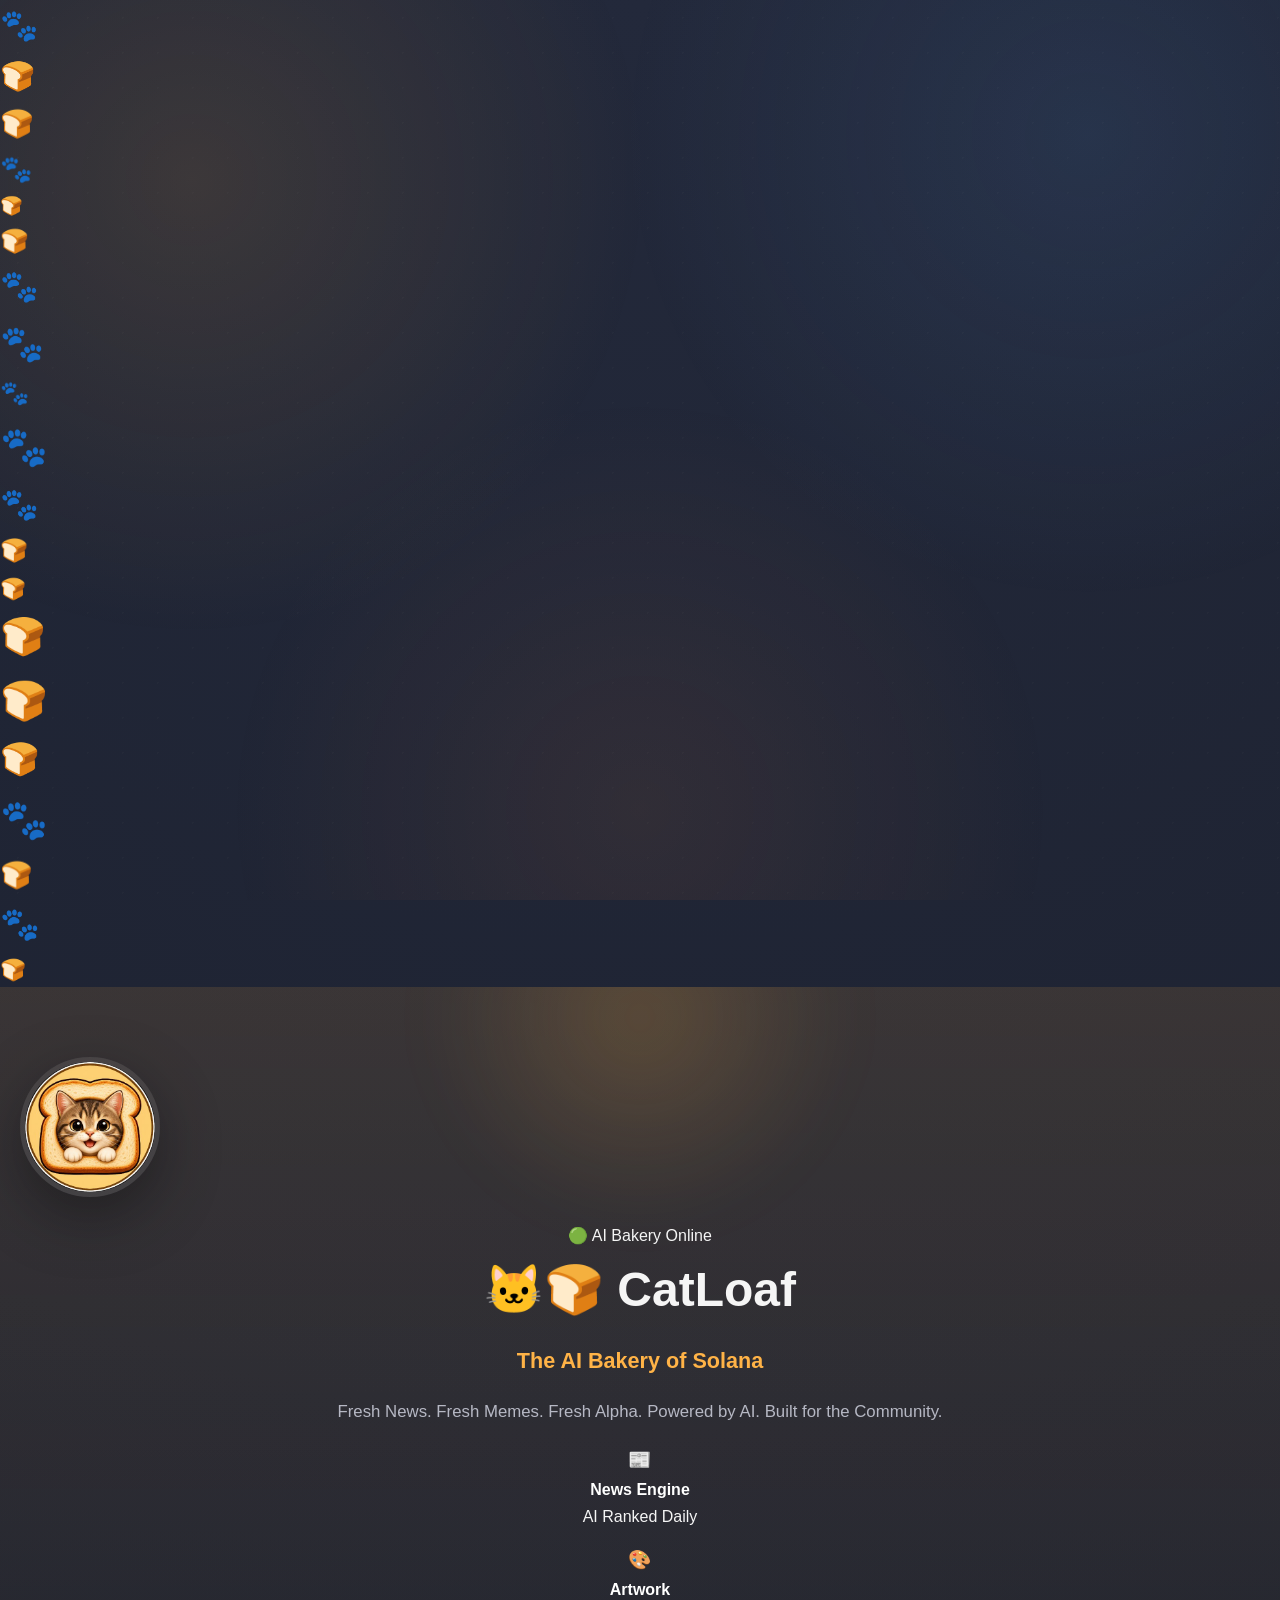
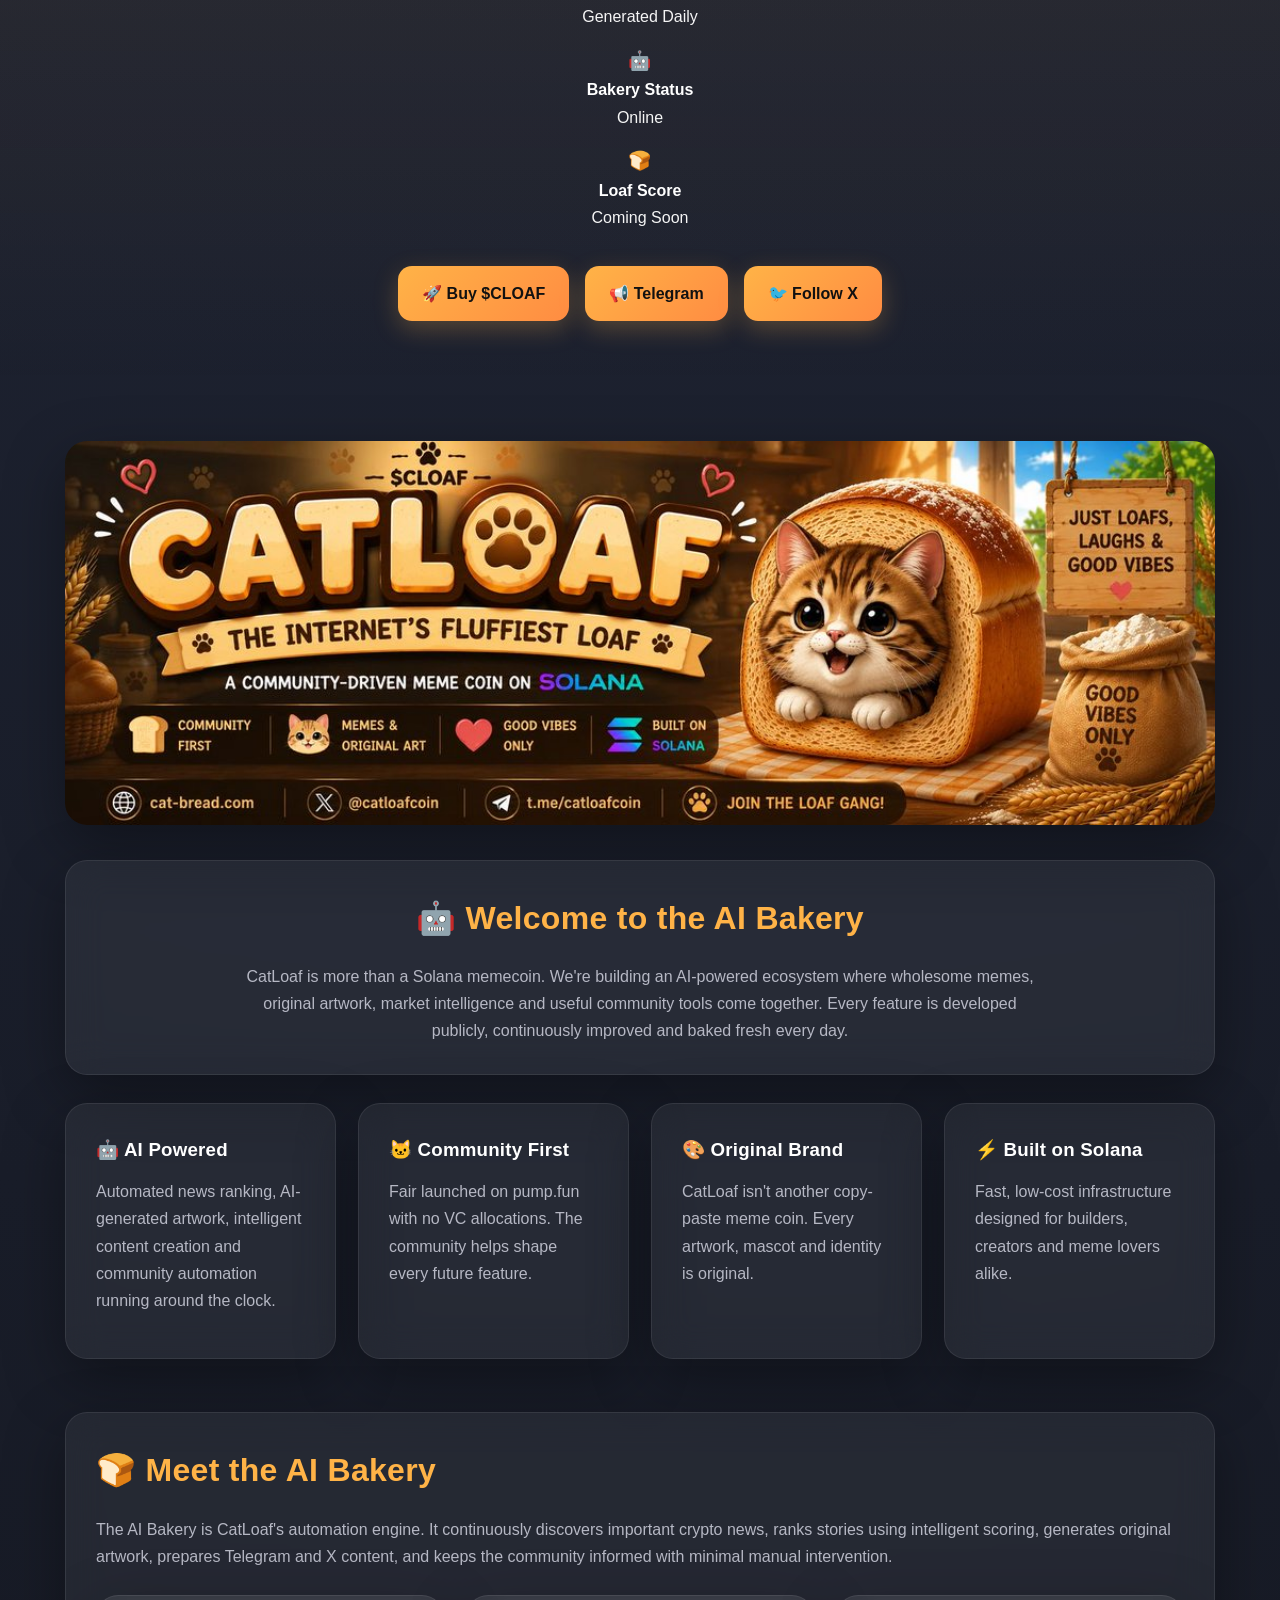
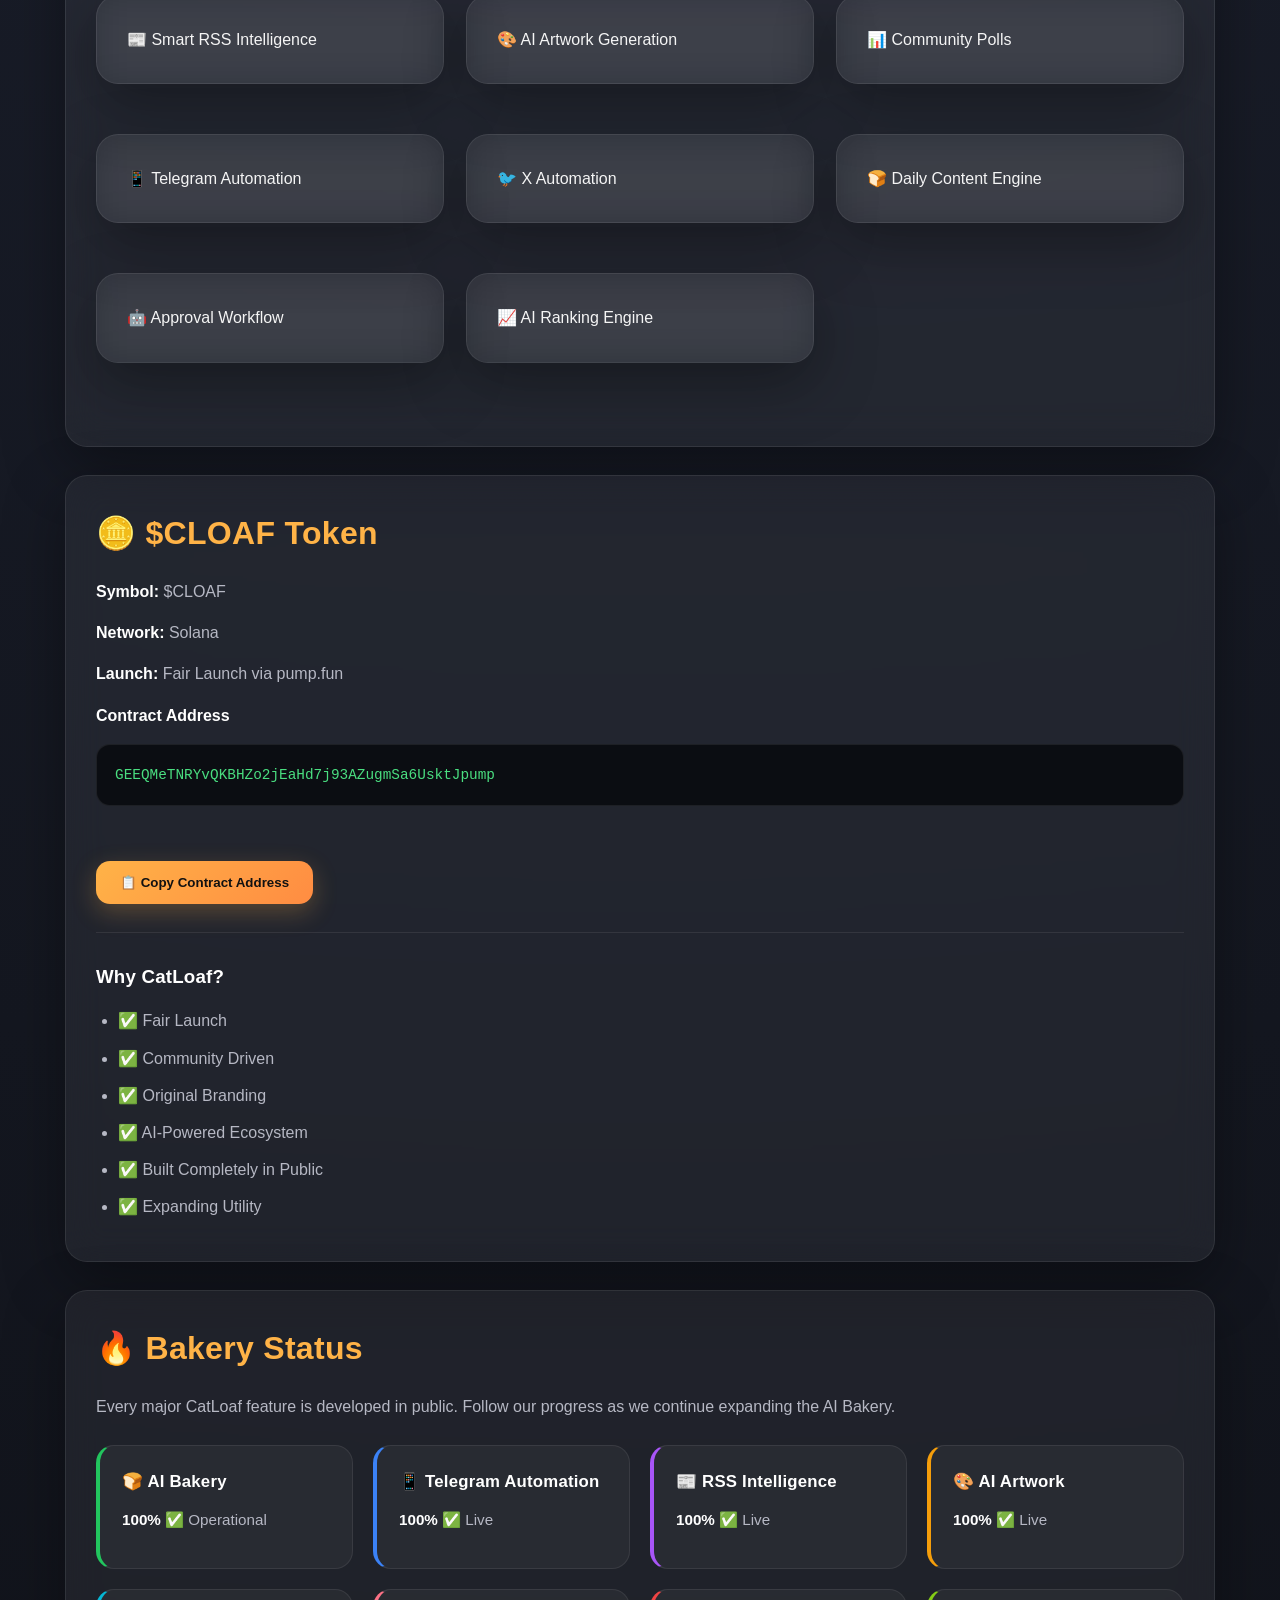
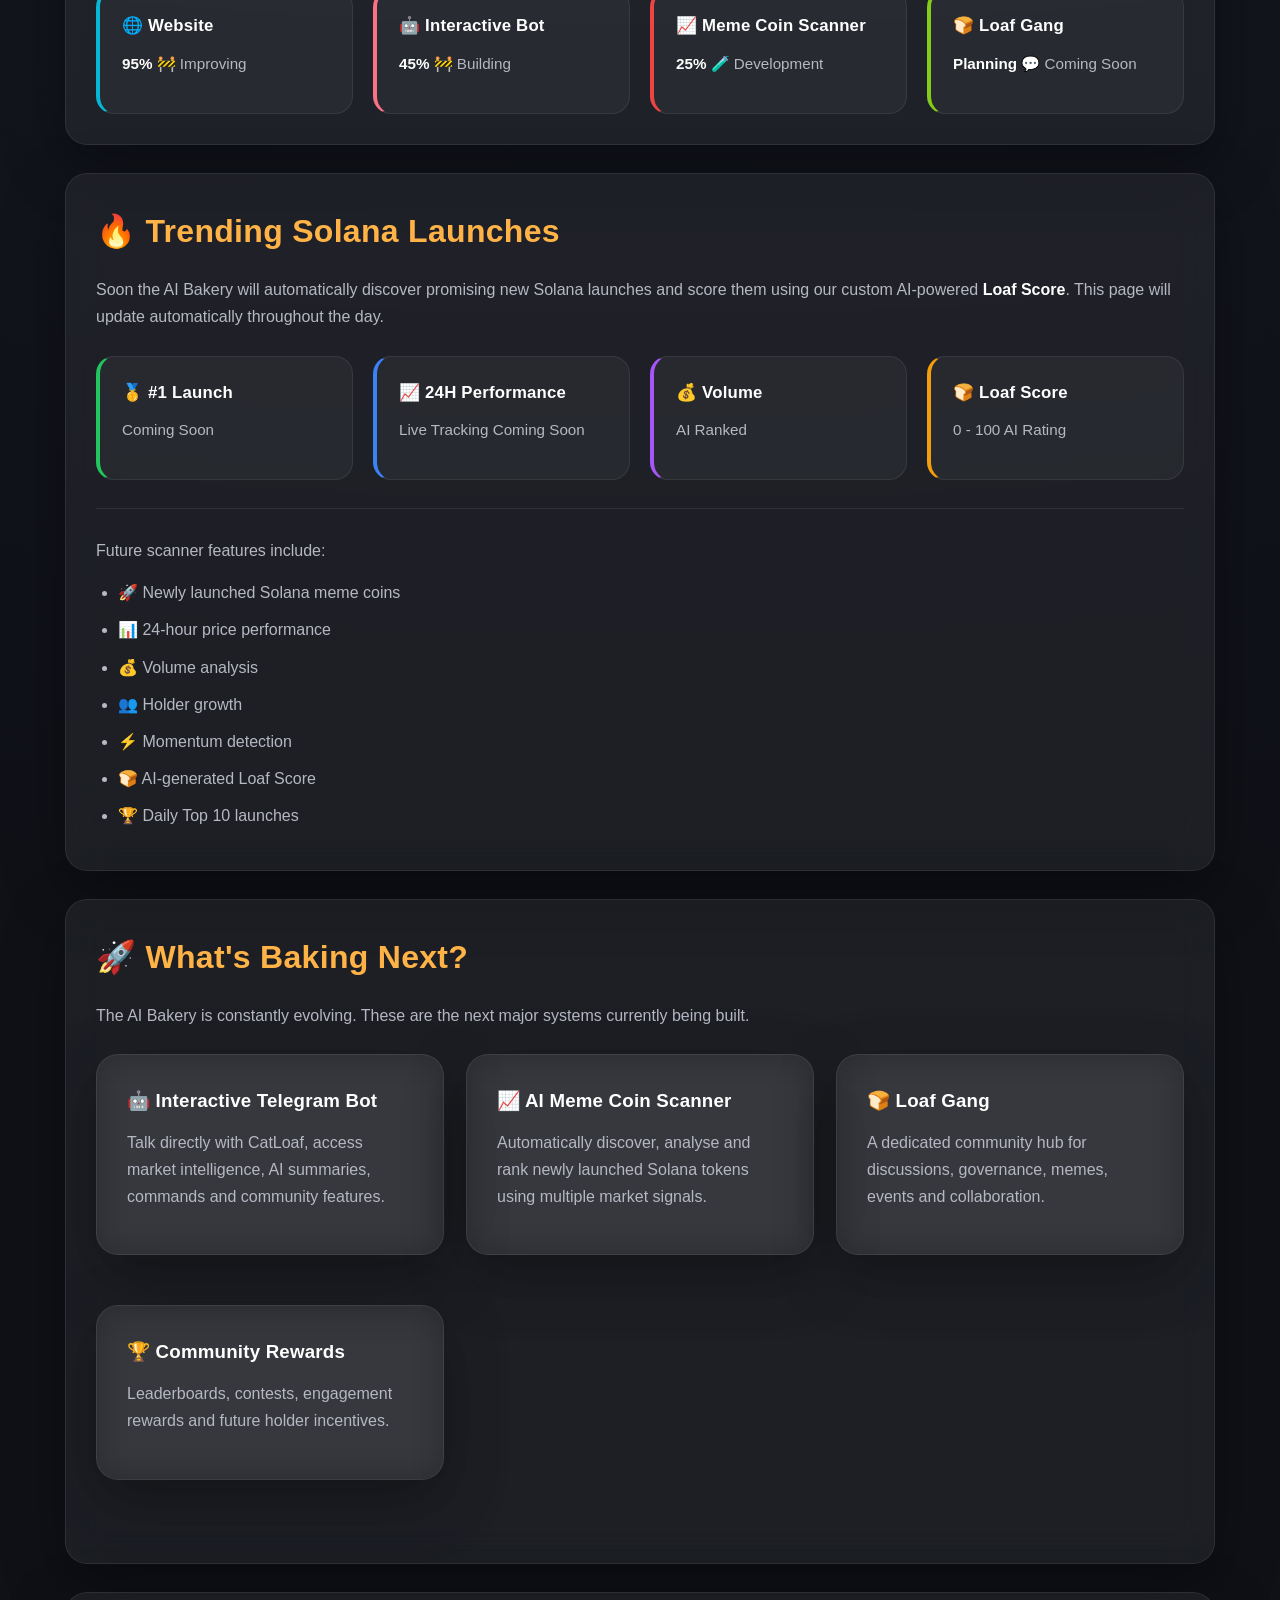
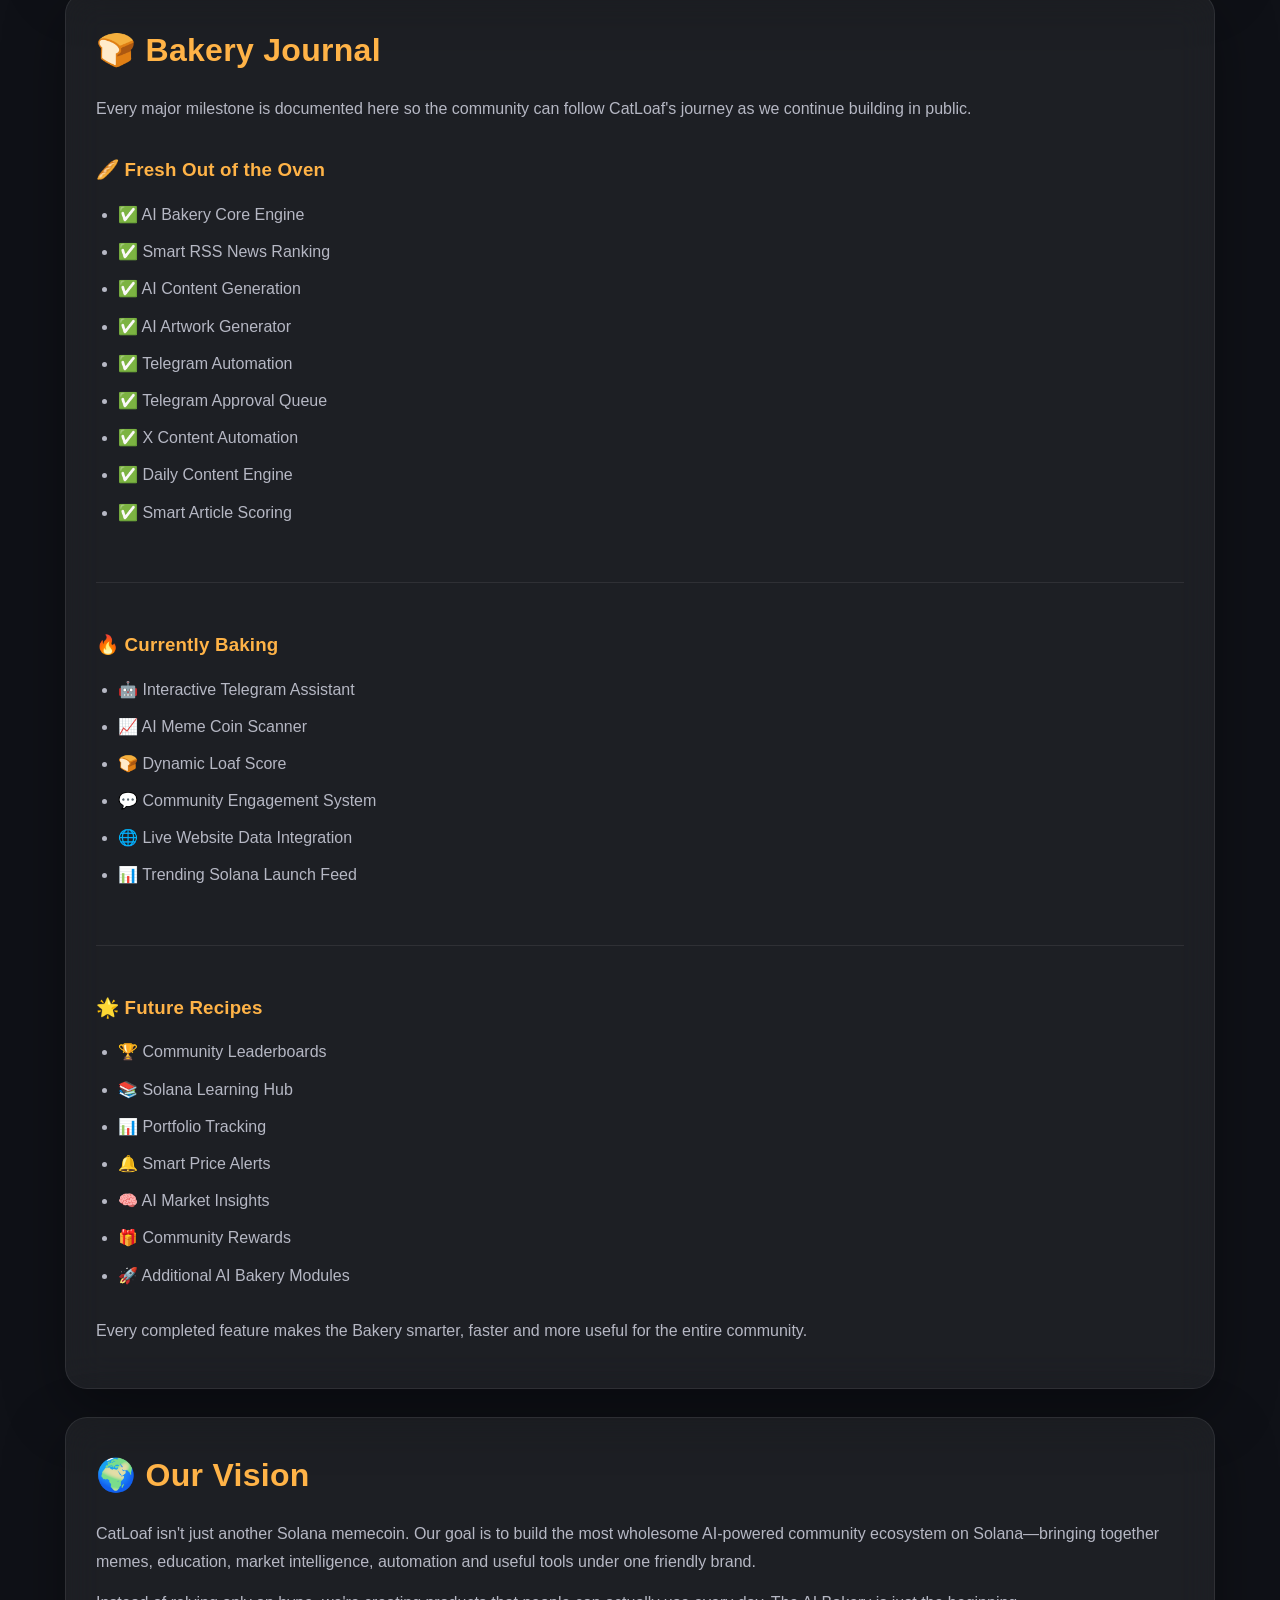
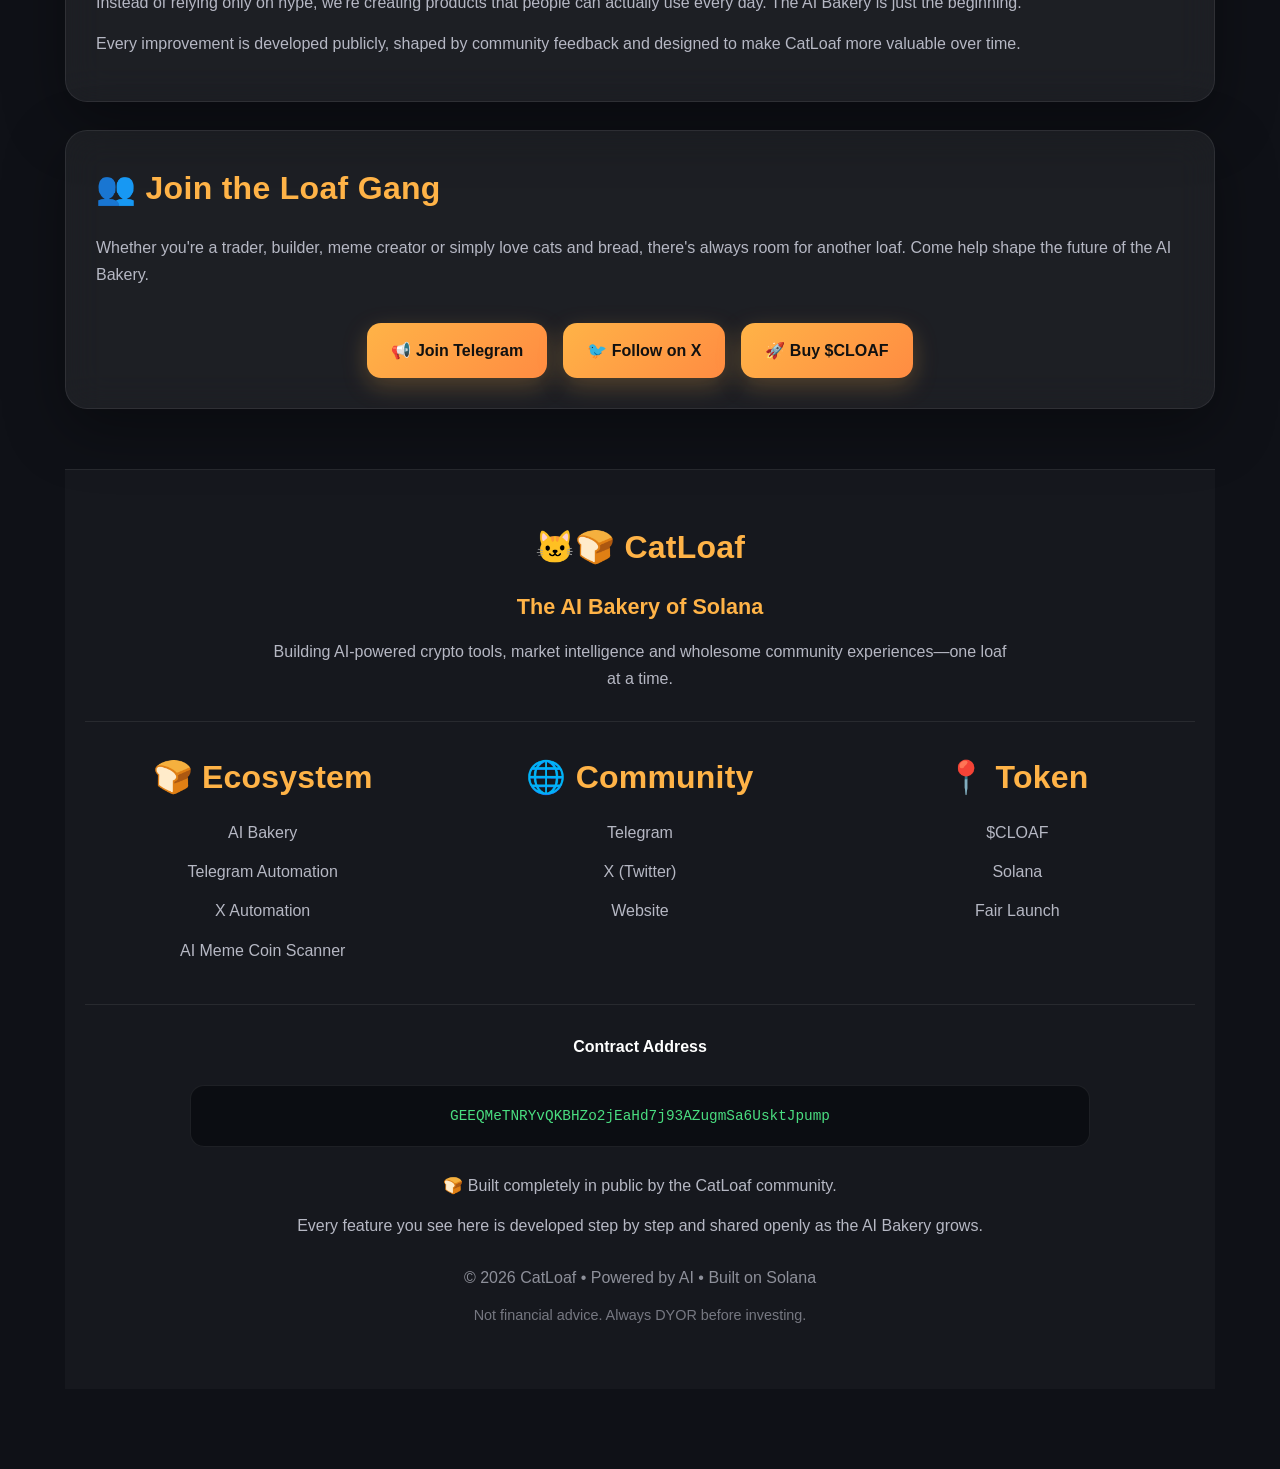
==== commit cf661b51: "Update index.html" ====
--- a/index.html
+++ b/index.html
@@ -9,7 +9,7 @@
 
 <title>CatLoaf | The AI Bakery of Solana</title>
 
-<meta name="description" content="CatLoaf ($CLOAF) is a community-driven Solana project combining wholesome memes with AI-powered crypto tools.">
+<meta name="description" content="CatLoaf ($CLOAF) is a community-driven Solana project building AI-powered crypto tools on Solana.">
 
 <link rel="stylesheet" href="style.css">
 
@@ -35,26 +35,26 @@
 
 <p class="subtitle">
 Fresh News. Fresh Memes. Fresh Alpha.
-Built automatically by AI.
+Powered by AI. Built for the Community.
 </p>
 
 <div class="live-stats">
 
 <div class="live-card">
 <h3>📰</h3>
-<strong>News Ranked</strong>
-<p>12 Today</p>
+<strong>News Engine</strong>
+<p>AI Ranked Daily</p>
 </div>
 
 <div class="live-card">
 <h3>🎨</h3>
 <strong>Artwork</strong>
-<p>Fresh Daily</p>
+<p>Generated Daily</p>
 </div>
 
 <div class="live-card">
 <h3>🤖</h3>
-<strong>Bakery</strong>
+<strong>Bakery Status</strong>
 <p>Online</p>
 </div>
 
@@ -73,7 +73,7 @@
 </a>
 
 <a href="https://t.me/catloafcoin">
-📢 Join Telegram
+📢 Telegram
 </a>
 
 <a href="https://x.com/catloafcoin">
@@ -94,11 +94,11 @@
 
 <p>
 
-CatLoaf ($CLOAF) is more than a Solana memecoin.
-
-We're building an AI-powered ecosystem where wholesome memes, original artwork and useful crypto tools come together.
-
-Everything is built in public, powered by the community and baked fresh every day.
+CatLoaf is more than a Solana memecoin.
+
+We're building an AI-powered ecosystem where wholesome memes, original artwork, market intelligence and useful community tools come together.
+
+Every feature is developed publicly, continuously improved and baked fresh every day.
 
 </p>
 
@@ -112,7 +112,7 @@
 
 <p>
 
-AI-generated news, artwork, polls and automation keep the Bakery running 24/7.
+Automated news ranking, AI-generated artwork, intelligent content creation and community automation running around the clock.
 
 </p>
 
@@ -124,7 +124,7 @@
 
 <p>
 
-Fair launched with no VC allocations. Every member helps shape the future of CatLoaf.
+Fair launched on pump.fun with no VC allocations. The community helps shape every future feature.
 
 </p>
 
@@ -136,7 +136,7 @@
 
 <p>
 
-Original CatLoaf artwork, memes and a growing ecosystem built around good vibes.
+CatLoaf isn't another copy-paste meme coin. Every artwork, mascot and identity is original.
 
 </p>
 
@@ -148,7 +148,7 @@
 
 <p>
 
-Fast, low-cost transactions powered by one of the fastest blockchains in crypto.
+Fast, low-cost infrastructure designed for builders, creators and meme lovers alike.
 
 </p>
 
@@ -162,20 +162,20 @@
 
 <p>
 
-The Bakery is CatLoaf's AI engine.
-
-It automatically ranks crypto news, creates original artwork, writes community content and keeps our ecosystem running every day.
+The AI Bakery is CatLoaf's automation engine.
+
+It continuously discovers important crypto news, ranks stories using intelligent scoring, generates original artwork, prepares Telegram and X content, and keeps the community informed with minimal manual intervention.
 
 </p>
 
 <div class="grid">
 
 <div class="card">
-📰 Smart News Ranking
-</div>
-
-<div class="card">
-🎨 AI Artwork
+📰 Smart RSS Intelligence
+</div>
+
+<div class="card">
+🎨 AI Artwork Generation
 </div>
 
 <div class="card">
@@ -199,7 +199,7 @@
 </div>
 
 <div class="card">
-⚡ RSS Intelligence
+📈 AI Ranking Engine
 </div>
 
 </div>
@@ -214,7 +214,7 @@
 
 <p><strong>Network:</strong> Solana</p>
 
-<p><strong>Launch:</strong> Fair Launch on pump.fun</p>
+<p><strong>Launch:</strong> Fair Launch via pump.fun</p>
 
 <p><strong>Contract Address</strong></p>
 
@@ -225,7 +225,7 @@
 <br><br>
 
 <button onclick="copyCA()">
-📋 Copy Contract
+📋 Copy Contract Address
 </button>
 
 <hr>
@@ -234,94 +234,71 @@
 
 <ul>
 
-<li>✅ Community Owned</li>
-
 <li>✅ Fair Launch</li>
 
-<li>✅ Built in Public</li>
-
-<li>✅ AI Powered Ecosystem</li>
-
-<li>✅ Original Branding & Artwork</li>
+<li>✅ Community Driven</li>
+
+<li>✅ Original Branding</li>
+
+<li>✅ AI-Powered Ecosystem</li>
+
+<li>✅ Built Completely in Public</li>
+
+<li>✅ Expanding Utility</li>
 
 </ul>
 
 </section>
-
 <section class="card">
 
 <h2>🔥 Bakery Status</h2>
 
 <p>
 
-Development never stops. Every feature below is being built publicly with regular updates.
+Every major CatLoaf feature is developed in public. Follow our progress as we continue expanding the AI Bakery.
 
 </p>
 
 <div class="status-grid">
 
 <div class="status-item">
-
 <h3>🍞 AI Bakery</h3>
-
-<p><strong>100%</strong> ✅ Complete</p>
-
-</div>
-
-<div class="status-item">
-
+<p><strong>100%</strong> ✅ Operational</p>
+</div>
+
+<div class="status-item">
 <h3>📱 Telegram Automation</h3>
-
-<p><strong>100%</strong> ✅ Complete</p>
-
-</div>
-
-<div class="status-item">
-
+<p><strong>100%</strong> ✅ Live</p>
+</div>
+
+<div class="status-item">
 <h3>📰 RSS Intelligence</h3>
-
-<p><strong>100%</strong> ✅ Complete</p>
-
-</div>
-
-<div class="status-item">
-
+<p><strong>100%</strong> ✅ Live</p>
+</div>
+
+<div class="status-item">
 <h3>🎨 AI Artwork</h3>
-
-<p><strong>100%</strong> ✅ Complete</p>
-
-</div>
-
-<div class="status-item">
-
+<p><strong>100%</strong> ✅ Live</p>
+</div>
+
+<div class="status-item">
 <h3>🌐 Website</h3>
-
-<p><strong>95%</strong> ✅ Nearly Complete</p>
-
-</div>
-
-<div class="status-item">
-
+<p><strong>95%</strong> 🚧 Improving</p>
+</div>
+
+<div class="status-item">
 <h3>🤖 Interactive Bot</h3>
-
-<p><strong>40%</strong> 🚧 Building</p>
-
-</div>
-
-<div class="status-item">
-
+<p><strong>45%</strong> 🚧 Building</p>
+</div>
+
+<div class="status-item">
 <h3>📈 Meme Coin Scanner</h3>
-
-<p><strong>20%</strong> 🧪 Research & Development</p>
-
-</div>
-
-<div class="status-item">
-
+<p><strong>25%</strong> 🧪 Development</p>
+</div>
+
+<div class="status-item">
 <h3>🍞 Loaf Gang</h3>
-
-<p><strong>Planning</strong> 💬 Community Hub</p>
-
+<p><strong>Planning</strong> 💬 Coming Soon</p>
 </div>
 
 </div>
@@ -330,11 +307,95 @@
 
 <section class="card">
 
-<h2>🚀 Currently Baking</h2>
-
-<p>
-
-The Bakery is actively working on the next generation of community tools.
+<h2>🔥 Trending Solana Launches</h2>
+
+<p>
+
+Soon the AI Bakery will automatically discover promising new Solana launches and score them using our custom AI-powered <strong>Loaf Score</strong>.
+
+This page will update automatically throughout the day.
+
+</p>
+
+<div class="status-grid">
+
+<div class="status-item">
+
+<h3>🥇 #1 Launch</h3>
+
+<p>
+Coming Soon
+</p>
+
+</div>
+
+<div class="status-item">
+
+<h3>📈 24H Performance</h3>
+
+<p>
+Live Tracking Coming Soon
+</p>
+
+</div>
+
+<div class="status-item">
+
+<h3>💰 Volume</h3>
+
+<p>
+AI Ranked
+</p>
+
+</div>
+
+<div class="status-item">
+
+<h3>🍞 Loaf Score</h3>
+
+<p>
+0 - 100 AI Rating
+</p>
+
+</div>
+
+</div>
+
+<hr>
+
+<p>
+
+Future scanner features include:
+
+</p>
+
+<ul>
+
+<li>🚀 Newly launched Solana meme coins</li>
+
+<li>📊 24-hour price performance</li>
+
+<li>💰 Volume analysis</li>
+
+<li>👥 Holder growth</li>
+
+<li>⚡ Momentum detection</li>
+
+<li>🍞 AI-generated Loaf Score</li>
+
+<li>🏆 Daily Top 10 launches</li>
+
+</ul>
+
+</section>
+
+<section class="card">
+
+<h2>🚀 What's Baking Next?</h2>
+
+<p>
+
+The AI Bakery is constantly evolving. These are the next major systems currently being built.
 
 </p>
 
@@ -342,230 +403,286 @@
 
 <div class="card">
 
-🤖 Interactive Telegram Bot
-
-<p>Commands, AI assistance and community interaction.</p>
-
-</div>
-
-<div class="card">
-
-📈 AI Meme Coin Scanner
-
-<p>Track fresh Solana launches with custom Loaf Scores.</p>
-
-</div>
-
-<div class="card">
-
-🍞 Loaf Gang
-
-<p>A dedicated community space for holders and builders.</p>
-
-</div>
-
-<div class="card">
-
-🏆 Community Rewards
-
-<p>Events, memes, engagement and future incentives.</p>
-
-</div>
-
-</div>
-
-</section>
-
+<h3>🤖 Interactive Telegram Bot</h3>
+
+<p>
+
+Talk directly with CatLoaf, access market intelligence, AI summaries, commands and community features.
+
+</p>
+
+</div>
+
+<div class="card">
+
+<h3>📈 AI Meme Coin Scanner</h3>
+
+<p>
+
+Automatically discover, analyse and rank newly launched Solana tokens using multiple market signals.
+
+</p>
+
+</div>
+
+<div class="card">
+
+<h3>🍞 Loaf Gang</h3>
+
+<p>
+
+A dedicated community hub for discussions, governance, memes, events and collaboration.
+
+</p>
+
+</div>
+
+<div class="card">
+
+<h3>🏆 Community Rewards</h3>
+
+<p>
+
+Leaderboards, contests, engagement rewards and future holder incentives.
+
+</p>
+
+</div>
+
+</div>
+
+</section>
 <section class="card">
 
-<h2>🚀 What's Baking Next?</h2>
-
-<p>
-The Bakery never stops. Here's what's currently in the oven.
-</p>
+<h2>🍞 Bakery Journal</h2>
+
+<p>
+
+Every major milestone is documented here so the community can follow CatLoaf's journey as we continue building in public.
+
+</p>
+
+<div class="journal-entry">
+
+<h3>🥖 Fresh Out of the Oven</h3>
+
+<ul>
+
+<li>✅ AI Bakery Core Engine</li>
+
+<li>✅ Smart RSS News Ranking</li>
+
+<li>✅ AI Content Generation</li>
+
+<li>✅ AI Artwork Generator</li>
+
+<li>✅ Telegram Automation</li>
+
+<li>✅ Telegram Approval Queue</li>
+
+<li>✅ X Content Automation</li>
+
+<li>✅ Daily Content Engine</li>
+
+<li>✅ Smart Article Scoring</li>
+
+</ul>
+
+</div>
+
+<hr>
+
+<div class="journal-entry">
+
+<h3>🔥 Currently Baking</h3>
+
+<ul>
+
+<li>🤖 Interactive Telegram Assistant</li>
+
+<li>📈 AI Meme Coin Scanner</li>
+
+<li>🍞 Dynamic Loaf Score</li>
+
+<li>💬 Community Engagement System</li>
+
+<li>🌐 Live Website Data Integration</li>
+
+<li>📊 Trending Solana Launch Feed</li>
+
+</ul>
+
+</div>
+
+<hr>
+
+<div class="journal-entry">
+
+<h3>🌟 Future Recipes</h3>
+
+<ul>
+
+<li>🏆 Community Leaderboards</li>
+
+<li>📚 Solana Learning Hub</li>
+
+<li>📊 Portfolio Tracking</li>
+
+<li>🔔 Smart Price Alerts</li>
+
+<li>🧠 AI Market Insights</li>
+
+<li>🎁 Community Rewards</li>
+
+<li>🚀 Additional AI Bakery Modules</li>
+
+</ul>
+
+</div>
+
+<p>
+
+Every completed feature makes the Bakery smarter, faster and more useful for the entire community.
+
+</p>
+
+</section>
+
+<section class="card">
+
+<h2>🌍 Our Vision</h2>
+
+<p>
+
+CatLoaf isn't just another Solana memecoin.
+
+Our goal is to build the most wholesome AI-powered community ecosystem on Solana—bringing together memes, education, market intelligence, automation and useful tools under one friendly brand.
+
+</p>
+
+<p>
+
+Instead of relying only on hype, we're creating products that people can actually use every day.
+
+The AI Bakery is just the beginning.
+
+</p>
+
+<p>
+
+Every improvement is developed publicly, shaped by community feedback and designed to make CatLoaf more valuable over time.
+
+</p>
+
+</section>
+
+<section class="card">
+
+<h2>👥 Join the Loaf Gang</h2>
+
+<p>
+
+Whether you're a trader, builder, meme creator or simply love cats and bread, there's always room for another loaf.
+
+Come help shape the future of the AI Bakery.
+
+</p>
+
+<div class="buttons">
+
+<a href="https://t.me/catloafcoin">
+
+📢 Join Telegram
+
+</a>
+
+<a href="https://x.com/catloafcoin">
+
+🐦 Follow on X
+
+</a>
+
+<a href="https://pump.fun/coin/GEEQMeTNRYvQKBHZo2jEaHd7j93AZugmSa6UsktJpump">
+
+🚀 Buy $CLOAF
+
+</a>
+
+</div>
+
+</section>
+<footer>
+
+<h3>🐱🍞 CatLoaf</h3>
+
+<p class="tagline">
+
+The AI Bakery of Solana
+
+</p>
+
+<p>
+
+Building AI-powered crypto tools, market intelligence and wholesome community experiences—one loaf at a time.
+
+</p>
+
+<hr>
 
 <div class="grid">
 
-<div class="card">
-<h3>🤖 Interactive Bot</h3>
-<p>
-Chat with CatLoaf, access news, market insights, commands and community tools directly from Telegram.
-</p>
-</div>
-
-<div class="card">
-<h3>📈 Meme Coin Scanner</h3>
-<p>
-Track fresh Solana launches with AI-powered analysis, 24-hour performance, momentum and custom Loaf Scores.
-</p>
-</div>
-
-<div class="card">
-<h3>🍞 Loaf Gang</h3>
-<p>
-A dedicated community hub featuring discussions, events, memes, voting and collaborative building.
-</p>
-</div>
-
-<div class="card">
-<h3>🏆 Community Rewards</h3>
-<p>
-Interactive events, contests, leaderboards and future reward systems for active community members.
-</p>
-</div>
-
-</div>
-
-</section>
-
-<section class="card">
-
-<h2>🍞 Bakery Journal</h2>
-
-<p>
-Every major milestone is recorded here as CatLoaf continues to evolve.
-</p>
-
-<div class="journal-entry">
-
-<h3>🥖 Latest Bake</h3>
-
-<p><strong>Status:</strong> Actively Building</p>
-
-<ul>
-
-<li>✅ AI Bakery Engine Completed</li>
-
-<li>✅ Smart RSS News Ranking</li>
-
-<li>✅ AI Artwork Generation</li>
-
-<li>✅ Telegram Approval Queue</li>
-
-<li>✅ X Content Automation</li>
-
-<li>✅ Daily Content Engine</li>
-
-</ul>
+<div>
+
+<h3>🍞 Ecosystem</h3>
+
+<p>AI Bakery</p>
+
+<p>Telegram Automation</p>
+
+<p>X Automation</p>
+
+<p>AI Meme Coin Scanner</p>
+
+</div>
+
+<div>
+
+<h3>🌐 Community</h3>
+
+<p>
+<a href="https://t.me/catloafcoin">
+Telegram
+</a>
+</p>
+
+<p>
+<a href="https://x.com/catloafcoin">
+X (Twitter)
+</a>
+</p>
+
+<p>
+Website
+</p>
+
+</div>
+
+<div>
+
+<h3>📍 Token</h3>
+
+<p>$CLOAF</p>
+
+<p>Solana</p>
+
+<p>Fair Launch</p>
+
+</div>
 
 </div>
 
 <hr>
 
-<div class="journal-entry">
-
-<h3>🔥 Currently in the Oven</h3>
-
-<ul>
-
-<li>🤖 Interactive Telegram Bot</li>
-
-<li>📈 AI Meme Coin Scanner</li>
-
-<li>🍞 Loaf Score Algorithm</li>
-
-<li>💬 Community Engagement Features</li>
-
-<li>🌐 Website Expansion</li>
-
-</ul>
-
-</div>
-
-<hr>
-
-<div class="journal-entry">
-
-<h3>🌟 Future Bakes</h3>
-
-<ul>
-
-<li>🏆 Community Leaderboards</li>
-
-<li>📊 Portfolio Tracking</li>
-
-<li>📚 Solana Learning Hub</li>
-
-<li>🎁 Community Rewards</li>
-
-<li>🚀 More AI-powered tools</li>
-
-</ul>
-
-</div>
-
-</section>
-
-<section class="card">
-
-<h2>🌍 Our Vision</h2>
-
-<p>
-
-CatLoaf isn't just another memecoin.
-
-Our vision is to build an AI-powered community hub that combines wholesome memes, original artwork, crypto education, market intelligence and useful tools into one growing ecosystem.
-
-Everything is built transparently, shaped by the community and continuously improved one loaf at a time.
-
-</p>
-
-</section>
-
-<section class="card">
-
-<h2>👥 Join the Loaf Gang</h2>
-
-<p>
-
-The Bakery is built together with the community.
-
-Whether you're here for the memes, Solana, AI, or simply good vibes, there's always room for another loaf.
-
-</p>
-
-<div class="buttons">
-
-<a href="https://t.me/catloafcoin">
-
-📢 Telegram
-
-</a>
-
-<a href="https://x.com/catloafcoin">
-
-🐦 Follow on X
-
-</a>
-
-<a href="https://pump.fun/coin/GEEQMeTNRYvQKBHZo2jEaHd7j93AZugmSa6UsktJpump">
-
-🚀 Buy $CLOAF
-
-</a>
-
-</div>
-
-</section>
-
-<footer>
-
-<h3>🐱🍞 CatLoaf</h3>
-
-<p>
-
-The AI Bakery of Solana
-
-</p>
-
-<p>
-
-Building AI-powered crypto tools, original artwork and a wholesome community—one loaf at a time.
-
-</p>
-
-<hr>
-
 <p>
 
 <strong>Contract Address</strong>
@@ -578,15 +695,27 @@
 
 </code>
 
-<p style="margin-top:20px;">
-
-© 2026 CatLoaf • Built in Public • Powered by AI
-
-</p>
-
-<p style="opacity:.75;">
-
-Not financial advice. Always DYOR.
+<p style="margin-top:25px;">
+
+🍞 Built completely in public by the CatLoaf community.
+
+</p>
+
+<p>
+
+Every feature you see here is developed step by step and shared openly as the AI Bakery grows.
+
+</p>
+
+<p style="opacity:.75;margin-top:25px;">
+
+© 2026 CatLoaf • Powered by AI • Built on Solana
+
+</p>
+
+<p style="opacity:.6;font-size:.9rem;">
+
+Not financial advice. Always DYOR before investing.
 
 </p>
 
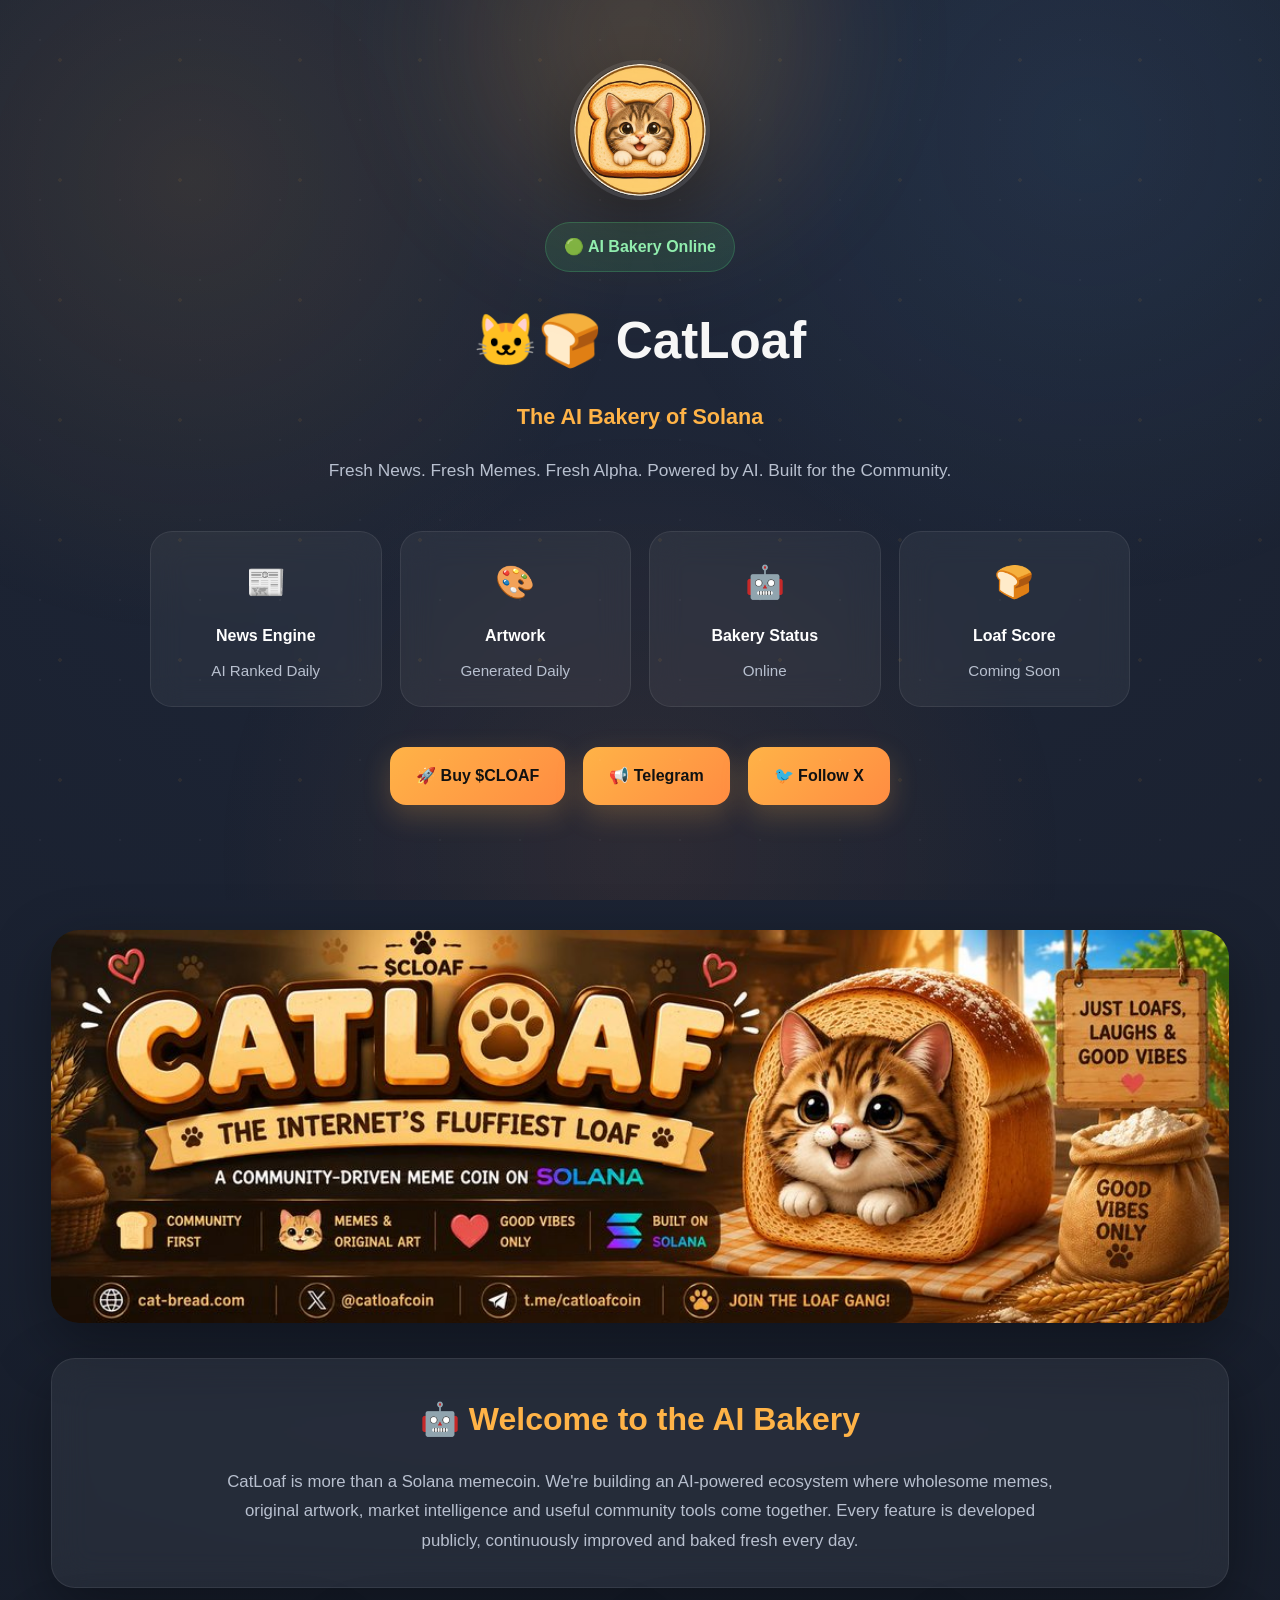
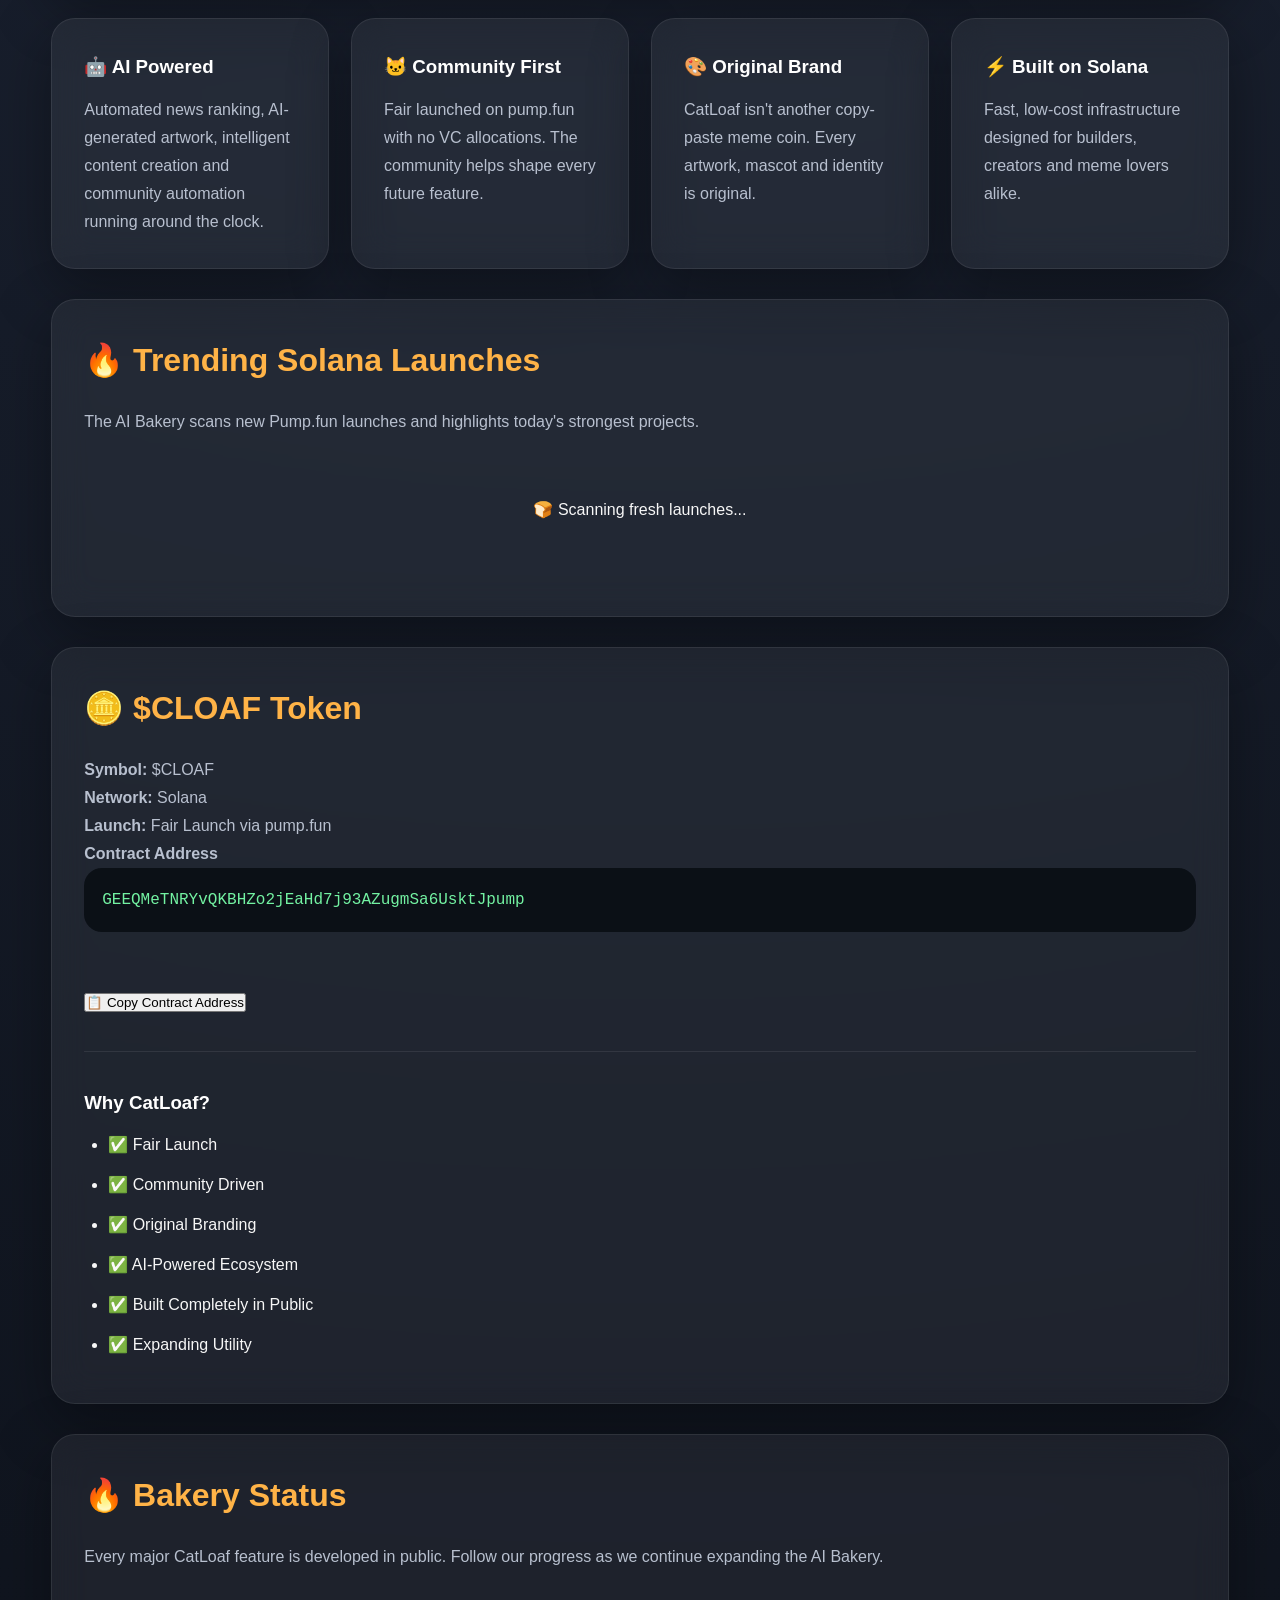
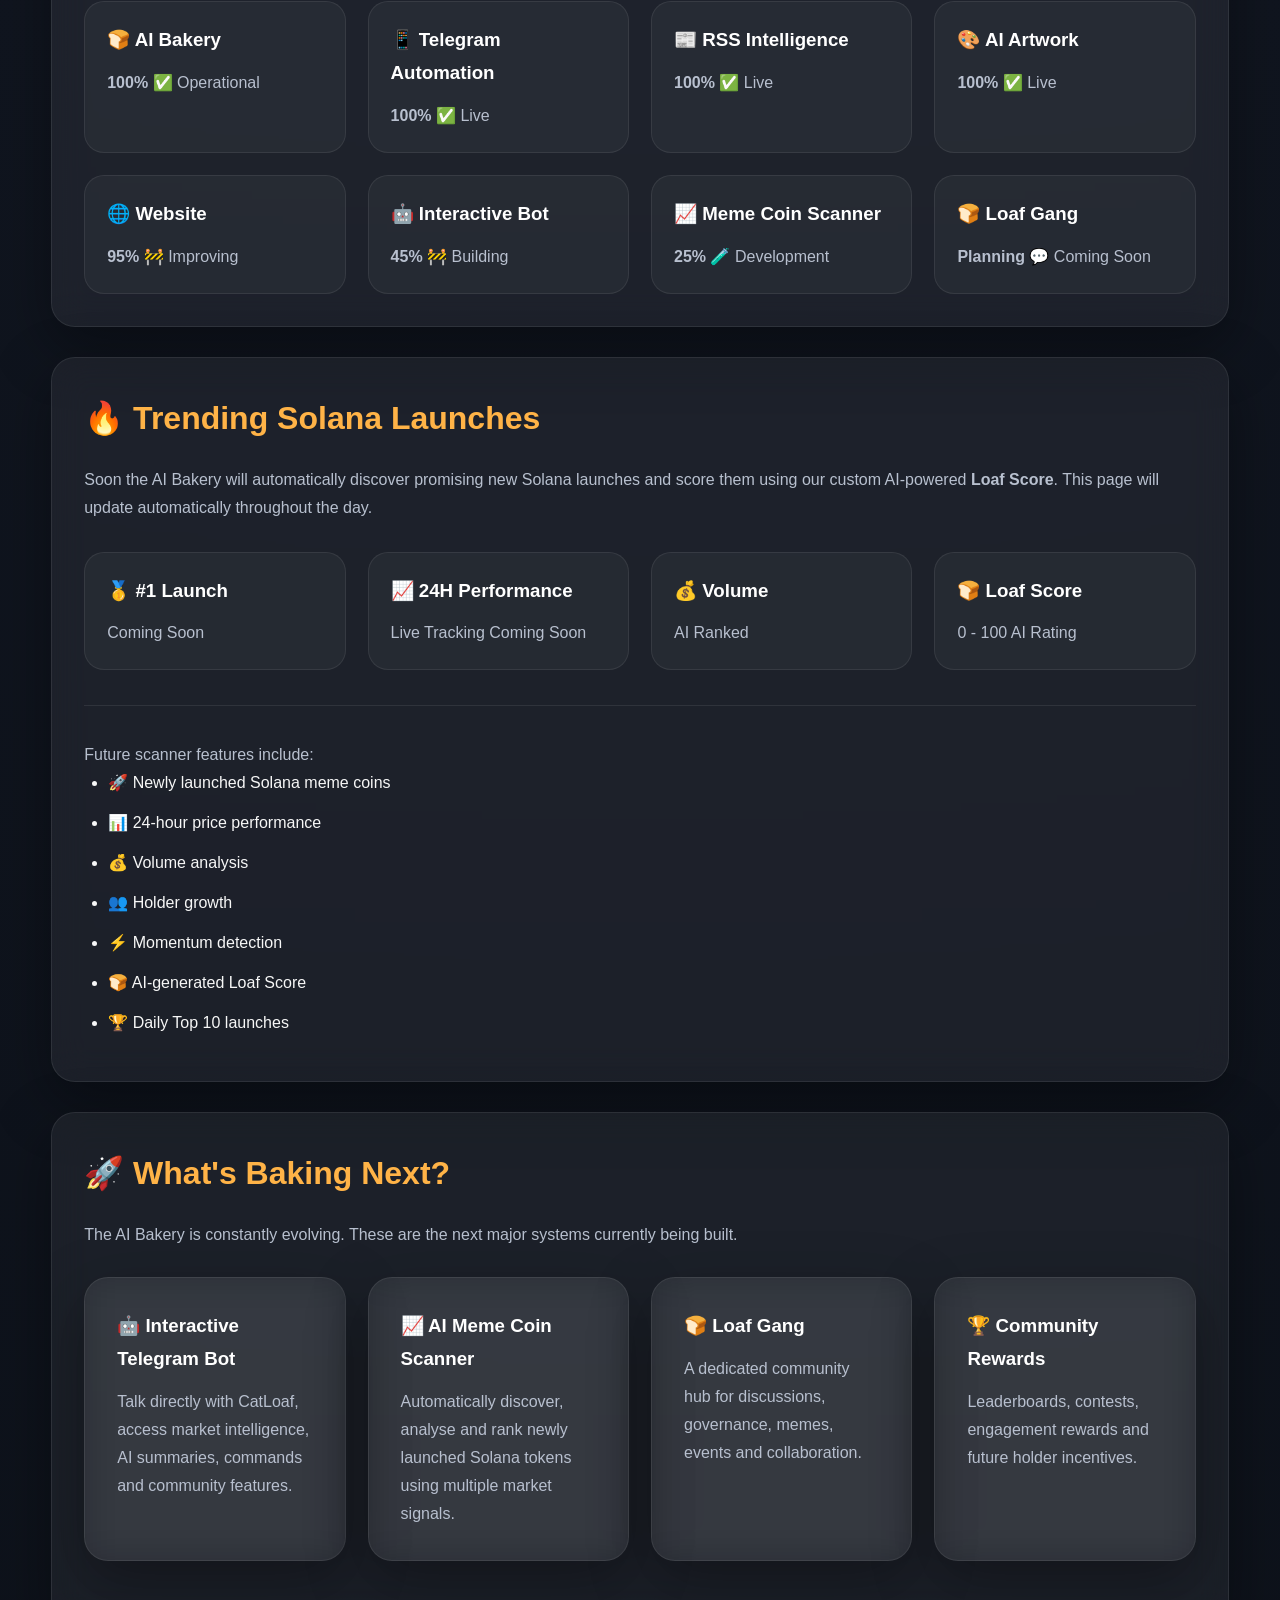
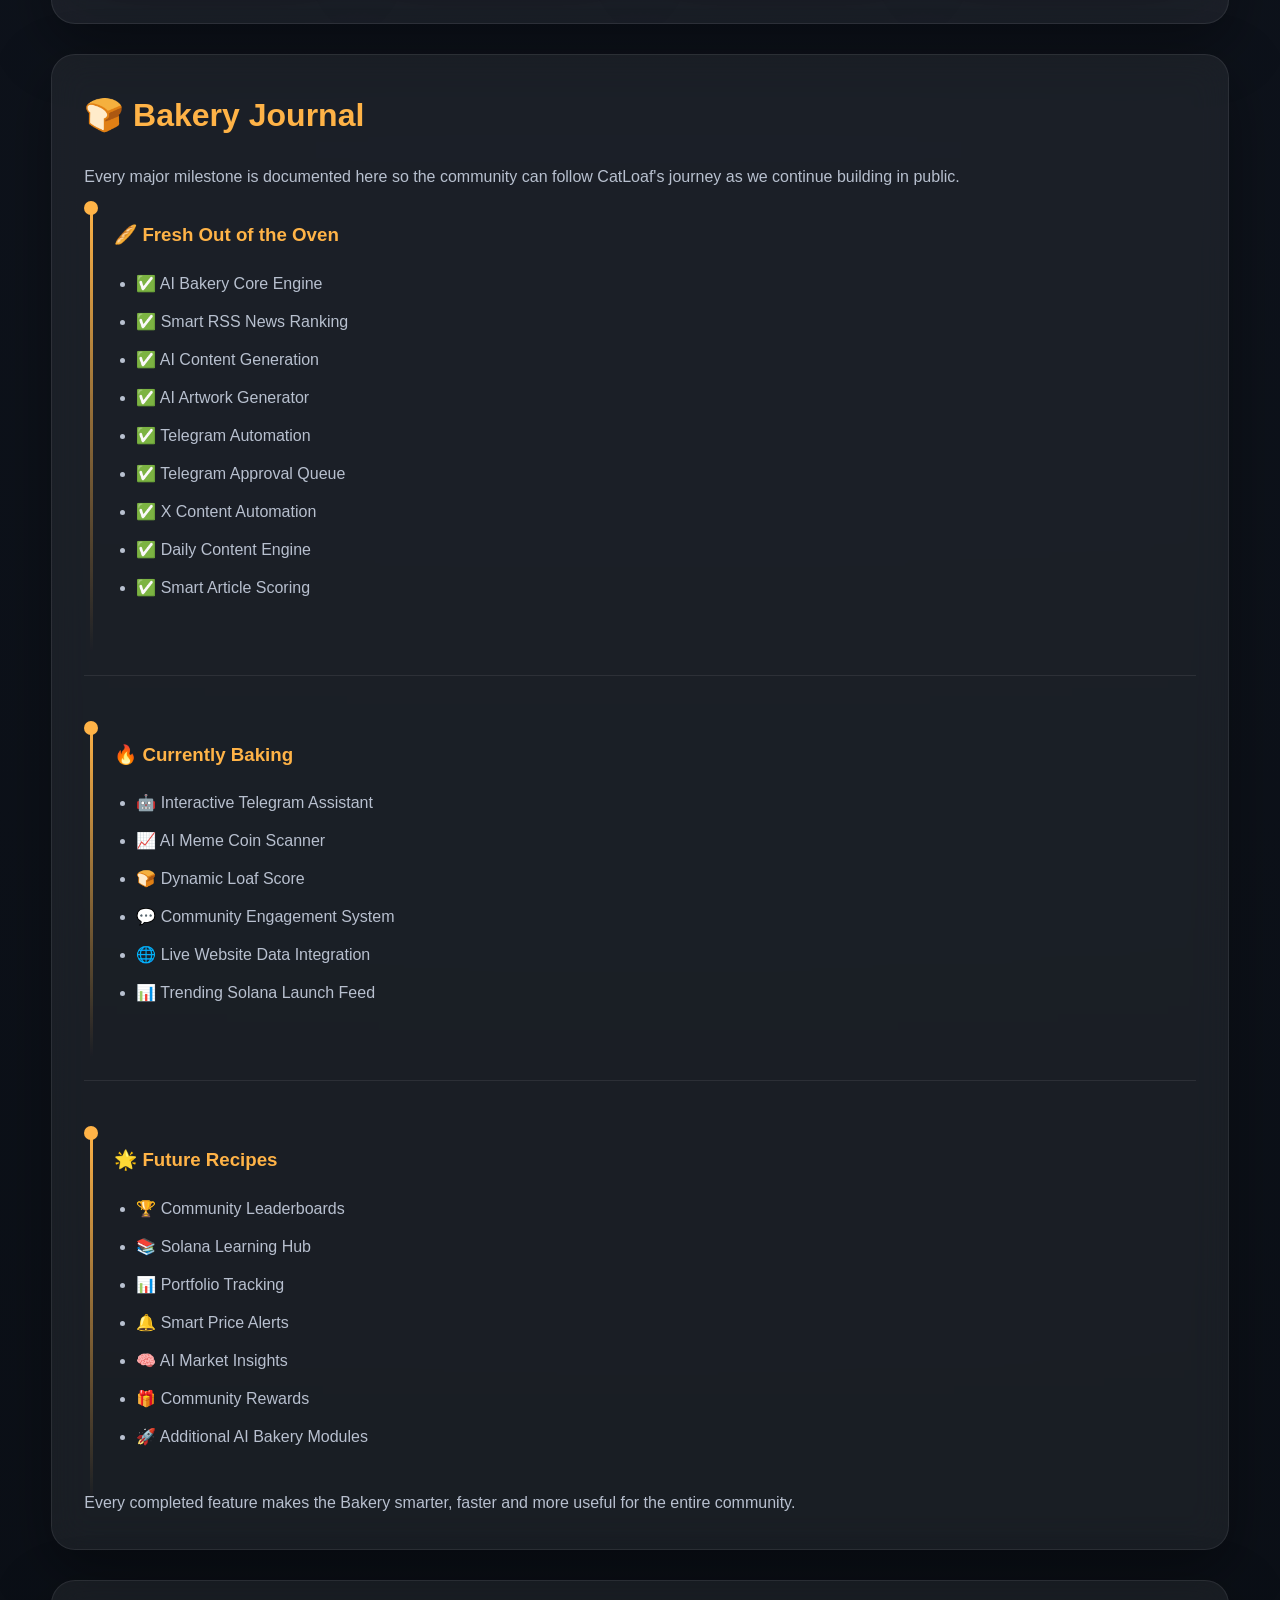
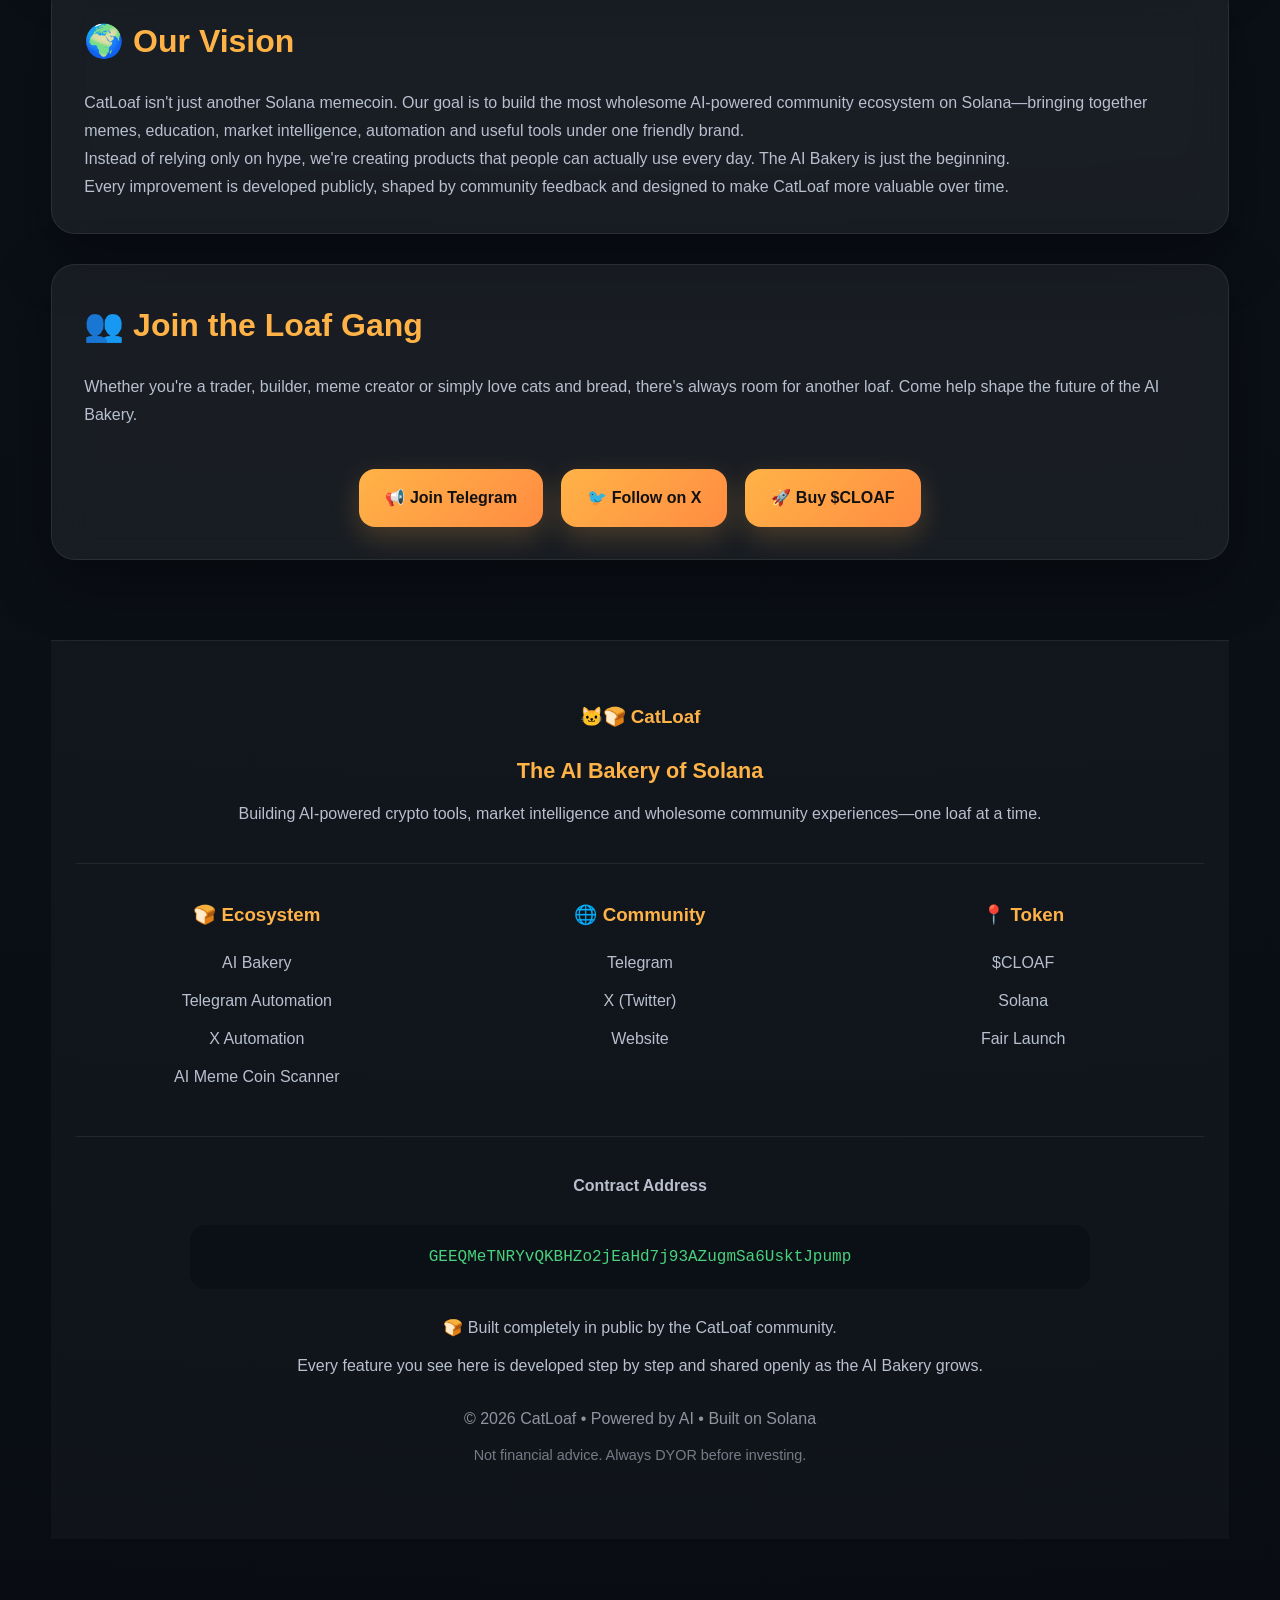
==== commit ac36e723: "Update index.html" ====
--- a/index.html
+++ b/index.html
@@ -156,50 +156,20 @@
 
 </section>
 
-<section class="card">
-
-<h2>🍞 Meet the AI Bakery</h2>
-
-<p>
-
-The AI Bakery is CatLoaf's automation engine.
-
-It continuously discovers important crypto news, ranks stories using intelligent scoring, generates original artwork, prepares Telegram and X content, and keeps the community informed with minimal manual intervention.
-
-</p>
-
-<div class="grid">
-
-<div class="card">
-📰 Smart RSS Intelligence
-</div>
-
-<div class="card">
-🎨 AI Artwork Generation
-</div>
-
-<div class="card">
-📊 Community Polls
-</div>
-
-<div class="card">
-📱 Telegram Automation
-</div>
-
-<div class="card">
-🐦 X Automation
-</div>
-
-<div class="card">
-🍞 Daily Content Engine
-</div>
-
-<div class="card">
-🤖 Approval Workflow
-</div>
-
-<div class="card">
-📈 AI Ranking Engine
+<section id="scanner" class="card">
+
+<h2>🔥 Trending Solana Launches</h2>
+
+<p>
+The AI Bakery scans new Pump.fun launches and highlights today's strongest projects.
+</p>
+
+<div id="scanner-container">
+
+<div class="scanner-loading">
+
+🍞 Scanning fresh launches...
+
 </div>
 
 </div>
@@ -727,4 +697,4 @@
 
 </body>
 
-</html>+</html>
--- a/style.css
+++ b/style.css
@@ -1,7 +1,11 @@
 /* ==========================================================
-   CatLoaf Website
-   Premium AI Bakery Theme
+   CatLoaf AI Bakery
+   style.css
+   Part 1
+   Theme • Layout • Hero
 ========================================================== */
+
+/* ---------- Reset ---------- */
 
 *{
     margin:0;
@@ -11,30 +15,37 @@
 
 :root{
 
-    --bg:#0f1117;
-    --bg2:#171b24;
+    --bg:#0b1018;
+    --bg2:#131b27;
 
     --card:rgba(255,255,255,.06);
 
+    --card-hover:rgba(255,255,255,.09);
+
     --border:rgba(255,255,255,.08);
 
-    --text:#f5f5f5;
-
-    --muted:#b6b8c4;
+    --text:#f7f7f7;
+
+    --muted:#b8c0cf;
 
     --primary:#ffb347;
 
     --secondary:#ff8c42;
 
-    --green:#4ade80;
-
-    --blue:#60a5fa;
-
-    --shadow:0 20px 60px rgba(0,0,0,.35);
-
-    --radius:22px;
-
-}
+    --green:#49d17d;
+
+    --red:#ff6b6b;
+
+    --blue:#66b8ff;
+
+    --radius:24px;
+
+    --shadow:
+        0 20px 60px rgba(0,0,0,.35);
+
+}
+
+/* ---------- Base ---------- */
 
 html{
 
@@ -44,49 +55,153 @@
 
 body{
 
-    font-family:Inter,Segoe UI,Arial,sans-serif;
+    font-family:
+        Inter,
+        Segoe UI,
+        Arial,
+        sans-serif;
 
     background:
-        radial-gradient(circle at top,#23293b 0%,#0f1117 60%);
+        radial-gradient(circle at top,
+        #20283a 0%,
+        #10151f 40%,
+        #090d13 100%);
 
     color:var(--text);
 
-    line-height:1.7;
-
-}
+    line-height:1.75;
+
+    overflow-x:hidden;
+
+    min-height:100vh;
+
+}
+
+/* Ambient background */
+
+body::before{
+
+    content:"";
+
+    position:fixed;
+
+    inset:0;
+
+    pointer-events:none;
+
+    background:
+
+        radial-gradient(circle at 15% 20%,rgba(255,179,71,.10),transparent 35%),
+
+        radial-gradient(circle at 85% 15%,rgba(102,184,255,.08),transparent 35%),
+
+        radial-gradient(circle at 50% 95%,rgba(255,140,66,.08),transparent 40%);
+
+    animation:bgFloat 18s ease-in-out infinite alternate;
+
+    z-index:-2;
+
+}
+
+@keyframes bgFloat{
+
+    from{
+
+        transform:translateY(0);
+
+    }
+
+    to{
+
+        transform:translateY(-25px);
+
+    }
+
+}
+
+/* ---------- Links ---------- */
 
 a{
 
+    text-decoration:none;
+
     color:inherit;
 
-    text-decoration:none;
-
-}
+}
+
+/* ---------- Images ---------- */
+
+img{
+
+    display:block;
+
+    max-width:100%;
+
+}
+
+/* ---------- Container ---------- */
 
 .container{
 
-    width:min(1150px,92%);
+    width:min(1180px,92%);
 
     margin:auto;
 
-    padding:50px 0 80px;
-
-}
+    padding:55px 0 90px;
+
+}
+
+/* ==========================================================
+   HERO
+========================================================== */
 
 .hero{
 
+    position:relative;
+
+    overflow:hidden;
+
     text-align:center;
 
-    padding:70px 20px;
+    padding:60px 20px 70px;
+
+}
+
+/* Giant glow */
+
+.hero-glow{
+
+    position:absolute;
+
+    width:520px;
+
+    height:520px;
+
+    left:50%;
+
+    top:-220px;
+
+    transform:translateX(-50%);
+
+    border-radius:50%;
 
     background:
-        linear-gradient(
-            180deg,
-            rgba(255,179,71,.12),
-            transparent
+
+        radial-gradient(
+
+            rgba(255,179,71,.22),
+
+            transparent 70%
+
         );
 
-}
+    filter:blur(45px);
+
+    pointer-events:none;
+
+}
+
+/* Logo */
 
 .logo{
 
@@ -94,19 +209,59 @@
 
     height:140px;
 
+    margin:0 auto 22px;
+
     border-radius:50%;
 
-    border:5px solid rgba(255,255,255,.08);
+    border:4px solid rgba(255,255,255,.08);
 
     box-shadow:var(--shadow);
 
-    margin-bottom:25px;
-
-}
+    animation:logoFloat 6s ease-in-out infinite;
+
+}
+
+@keyframes logoFloat{
+
+    0%{transform:translateY(0);}
+
+    50%{transform:translateY(-8px);}
+
+    100%{transform:translateY(0);}
+
+}
+
+/* Online badge */
+
+.status-pill{
+
+    display:inline-flex;
+
+    align-items:center;
+
+    gap:8px;
+
+    padding:10px 18px;
+
+    border-radius:999px;
+
+    background:rgba(73,209,125,.12);
+
+    border:1px solid rgba(73,209,125,.25);
+
+    color:#8df0b2;
+
+    font-weight:700;
+
+    margin-bottom:24px;
+
+}
+
+/* Heading */
 
 .hero h1{
 
-    font-size:3rem;
+    font-size:3.2rem;
 
     margin-bottom:12px;
 
@@ -114,34 +269,176 @@
 
 .tagline{
 
+    color:var(--primary);
+
     font-size:1.35rem;
 
-    color:var(--primary);
-
     font-weight:700;
 
 }
 
 .subtitle{
 
+    max-width:760px;
+
+    margin:20px auto;
+
     color:var(--muted);
 
-    max-width:700px;
-
-    margin:18px auto;
-
-    font-size:1.05rem;
-
-}
-
-img{
-    max-width:100%;
+    font-size:1.08rem;
+
+}
+
+/* Floating bakery particles */
+
+.hero::after{
+
+    content:"";
+
+    position:absolute;
+
+    inset:0;
+
+    pointer-events:none;
+
+    background-image:
+
+        radial-gradient(circle,rgba(255,179,71,.16) 2px,transparent 2px),
+
+        radial-gradient(circle,rgba(255,255,255,.08) 1px,transparent 1px);
+
+    background-size:120px 120px,80px 80px;
+
+    animation:particles 38s linear infinite;
+
+    opacity:.45;
+
+}
+
+@keyframes particles{
+
+    from{
+
+        transform:translateY(0);
+
+    }
+
+    to{
+
+        transform:translateY(-220px);
+
+    }
+
+}
+/* ==========================================================
+   PART 2
+   Live Dashboard • Buttons • Cards
+========================================================== */
+
+/* ---------- Live Stats ---------- */
+
+.live-stats{
+
+    display:grid;
+
+    grid-template-columns:repeat(auto-fit,minmax(180px,1fr));
+
+    gap:18px;
+
+    max-width:980px;
+
+    margin:45px auto 35px;
+
+}
+
+.live-card{
+
+    background:rgba(255,255,255,.05);
+
+    border:1px solid rgba(255,255,255,.08);
+
+    border-radius:22px;
+
+    padding:22px;
+
+    backdrop-filter:blur(16px);
+
+    transition:.35s;
+
+    position:relative;
+
+    overflow:hidden;
+
+}
+
+.live-card::before{
+
+    content:"";
+
+    position:absolute;
+
+    inset:0;
+
+    background:linear-gradient(
+        135deg,
+        transparent,
+        rgba(255,255,255,.05),
+        transparent
+    );
+
+    transform:translateX(-120%);
+
+    transition:.7s;
+
+}
+
+.live-card:hover::before{
+
+    transform:translateX(120%);
+
+}
+
+.live-card:hover{
+
+    transform:translateY(-6px);
+
+    border-color:rgba(255,179,71,.35);
+
+    box-shadow:
+
+        0 18px 35px rgba(0,0,0,.30),
+
+        0 0 18px rgba(255,179,71,.12);
+
+}
+
+.live-card h3{
+
+    font-size:2rem;
+
+    margin-bottom:12px;
+
+}
+
+.live-card strong{
+
     display:block;
-}
-
-/* ==========================================================
-   Buttons
-========================================================== */
+
+    margin-bottom:8px;
+
+    color:#fff;
+
+}
+
+.live-card p{
+
+    color:var(--muted);
+
+    font-size:.95rem;
+
+}
+
+/* ---------- Buttons ---------- */
 
 .buttons{
 
@@ -149,16 +446,21 @@
 
     justify-content:center;
 
-    gap:16px;
+    gap:18px;
 
     flex-wrap:wrap;
 
-    margin-top:35px;
-
-}
-
-.buttons a,
-button{
+    margin-top:40px;
+
+}
+
+.buttons a{
+
+    padding:15px 26px;
+
+    border-radius:16px;
+
+    font-weight:700;
 
     background:linear-gradient(
         135deg,
@@ -168,830 +470,1133 @@
 
     color:#111;
 
+    transition:.3s;
+
+    box-shadow:
+
+        0 10px 28px rgba(255,179,71,.22);
+
+    position:relative;
+
+    overflow:hidden;
+
+}
+
+.buttons a::after{
+
+    content:"";
+
+    position:absolute;
+
+    top:0;
+
+    left:-120%;
+
+    width:120%;
+
+    height:100%;
+
+    background:linear-gradient(
+        90deg,
+        transparent,
+        rgba(255,255,255,.35),
+        transparent
+    );
+
+    transition:.7s;
+
+}
+
+.buttons a:hover::after{
+
+    left:120%;
+
+}
+
+.buttons a:hover{
+
+    transform:translateY(-4px);
+
+    box-shadow:
+
+        0 18px 36px rgba(255,179,71,.32);
+
+}
+
+/* ---------- Banner ---------- */
+
+.banner{
+
+    width:100%;
+
+    border-radius:28px;
+
+    margin-bottom:35px;
+
+    box-shadow:var(--shadow);
+
+}
+
+/* ---------- Cards ---------- */
+
+.card{
+
+    background:var(--card);
+
+    backdrop-filter:blur(18px);
+
+    border:1px solid var(--border);
+
+    border-radius:24px;
+
+    padding:32px;
+
+    margin-bottom:30px;
+
+    transition:.35s;
+
+    box-shadow:var(--shadow);
+
+    position:relative;
+
+    overflow:hidden;
+
+}
+
+.card::before{
+
+    content:"";
+
+    position:absolute;
+
+    inset:0;
+
+    background:linear-gradient(
+
+        120deg,
+
+        transparent,
+
+        rgba(255,255,255,.04),
+
+        transparent
+
+    );
+
+    transform:translateX(-120%);
+
+    transition:.8s;
+
+}
+
+.card:hover::before{
+
+    transform:translateX(120%);
+
+}
+
+.card:hover{
+
+    transform:translateY(-6px);
+
+    border-color:rgba(255,179,71,.25);
+
+}
+
+.card h2{
+
+    color:var(--primary);
+
+    font-size:2rem;
+
+    margin-bottom:20px;
+
+}
+
+.card h3{
+
+    color:#fff;
+
+    margin-bottom:12px;
+
+}
+
+.card p{
+
+    color:var(--muted);
+
+}
+
+/* ---------- Grid ---------- */
+
+.grid{
+
+    display:grid;
+
+    grid-template-columns:repeat(auto-fit,minmax(260px,1fr));
+
+    gap:22px;
+
+    margin-top:28px;
+
+}
+
+/* ---------- Hero Intro ---------- */
+
+.hero-intro{
+
+    text-align:center;
+
+}
+
+.hero-intro p{
+
+    max-width:850px;
+
+    margin:auto;
+
+    font-size:1.05rem;
+
+}
+
+/* ---------- Soft Float Animation ---------- */
+
+@keyframes softFloat{
+
+    0%{
+
+        transform:translateY(0);
+
+    }
+
+    50%{
+
+        transform:translateY(-5px);
+
+    }
+
+    100%{
+
+        transform:translateY(0);
+
+    }
+
+}
+
+.live-card:nth-child(1){
+
+    animation:softFloat 6s ease-in-out infinite;
+
+}
+
+.live-card:nth-child(2){
+
+    animation:softFloat 6.5s ease-in-out infinite;
+
+}
+
+.live-card:nth-child(3){
+
+    animation:softFloat 7s ease-in-out infinite;
+
+}
+
+.live-card:nth-child(4){
+
+    animation:softFloat 7.5s ease-in-out infinite;
+
+}
+/* ==========================================================
+   PART 3
+   AI Bakery Scanner (JavaScript Driven)
+========================================================== */
+
+/* Scanner Container */
+
+.scanner-grid{
+
+    display:grid;
+
+    grid-template-columns:repeat(auto-fit,minmax(330px,1fr));
+
+    gap:24px;
+
+    margin-top:35px;
+
+}
+
+/* Empty State */
+
+.scanner-empty{
+
+    text-align:center;
+
+    padding:70px 30px;
+
+    border-radius:24px;
+
+    background:rgba(255,255,255,.04);
+
+    border:1px dashed rgba(255,179,71,.25);
+
+}
+
+.scanner-empty h3{
+
+    color:var(--primary);
+
+    margin-bottom:12px;
+
+}
+
+.scanner-empty p{
+
+    color:var(--muted);
+
+}
+
+/* Loading */
+
+.scanner-loading{
+
+    display:flex;
+
+    flex-direction:column;
+
+    align-items:center;
+
+    justify-content:center;
+
+    gap:18px;
+
+    padding:60px;
+
+}
+
+.loading-loaf{
+
+    font-size:56px;
+
+    animation:loafSpin 2s infinite ease-in-out;
+
+}
+
+@keyframes loafSpin{
+
+    0%{
+
+        transform:rotate(0deg) scale(1);
+
+    }
+
+    50%{
+
+        transform:rotate(8deg) scale(1.08);
+
+    }
+
+    100%{
+
+        transform:rotate(0deg) scale(1);
+
+    }
+
+}
+
+/* Coin Card */
+
+.coin-card{
+
+    background:var(--card);
+
+    border:1px solid var(--border);
+
+    border-radius:24px;
+
+    backdrop-filter:blur(20px);
+
+    padding:24px;
+
+    transition:.35s;
+
+    overflow:hidden;
+
+    position:relative;
+
+}
+
+.coin-card:hover{
+
+    transform:translateY(-8px);
+
+    border-color:rgba(255,179,71,.30);
+
+    box-shadow:
+
+        0 18px 45px rgba(0,0,0,.35);
+
+}
+
+/* Rank */
+
+.coin-rank{
+
+    display:inline-flex;
+
+    align-items:center;
+
+    gap:8px;
+
     font-weight:700;
 
-    padding:14px 24px;
-
-    border-radius:14px;
-
-    transition:.25s;
-
-    box-shadow:0 8px 24px rgba(255,179,71,.25);
+    color:var(--primary);
+
+    margin-bottom:15px;
+
+}
+
+/* Header */
+
+.coin-header{
+
+    display:flex;
+
+    align-items:center;
+
+    gap:16px;
+
+    margin-bottom:20px;
+
+}
+
+.coin-logo{
+
+    width:56px;
+
+    height:56px;
+
+    border-radius:50%;
+
+    object-fit:cover;
+
+    border:2px solid rgba(255,255,255,.08);
+
+}
+
+.coin-info{
+
+    flex:1;
+
+}
+
+.coin-name{
+
+    font-size:1.2rem;
+
+    font-weight:700;
+
+}
+
+.coin-symbol{
+
+    color:var(--muted);
+
+    margin-top:3px;
+
+}
+
+/* Price */
+
+.coin-price{
+
+    font-size:2rem;
+
+    font-weight:800;
+
+}
+
+.coin-change{
+
+    margin-top:8px;
+
+    display:inline-block;
+
+    padding:6px 12px;
+
+    border-radius:999px;
+
+    font-size:.85rem;
+
+    font-weight:700;
+
+}
+
+.gain{
+
+    color:var(--green);
+
+    background:rgba(73,209,125,.12);
+
+}
+
+.loss{
+
+    color:#ff6b6b;
+
+    background:rgba(255,107,107,.12);
+
+}
+
+/* Metrics */
+
+.coin-stats{
+
+    display:grid;
+
+    grid-template-columns:repeat(2,1fr);
+
+    gap:14px;
+
+    margin:25px 0;
+
+}
+
+.stat{
+
+    background:rgba(255,255,255,.03);
+
+    border-radius:16px;
+
+    padding:14px;
+
+}
+
+.stat small{
+
+    display:block;
+
+    color:var(--muted);
+
+    margin-bottom:4px;
+
+}
+
+.stat strong{
+
+    font-size:1rem;
+
+}
+
+/* Loaf Score */
+
+.loaf-title{
+
+    display:flex;
+
+    justify-content:space-between;
+
+    margin-bottom:10px;
+
+}
+
+.loaf-bar{
+
+    width:100%;
+
+    height:10px;
+
+    background:rgba(255,255,255,.08);
+
+    border-radius:999px;
+
+    overflow:hidden;
+
+}
+
+.loaf-fill{
+
+    width:0%;
+
+    height:100%;
+
+    background:linear-gradient(
+
+        90deg,
+
+        #ffb347,
+
+        #ffd56f
+
+    );
+
+    transition:width 1.2s ease;
+
+}
+
+/* Mini Chart */
+
+.sparkline{
+
+    display:flex;
+
+    align-items:flex-end;
+
+    justify-content:space-between;
+
+    height:60px;
+
+    margin-top:24px;
+
+}
+
+.spark{
+
+    width:9%;
+
+    border-radius:999px;
+
+    background:linear-gradient(
+
+        to top,
+
+        var(--primary),
+
+        #ffe29c
+
+    );
+
+}
+
+/* Footer */
+
+.coin-footer{
+
+    display:flex;
+
+    justify-content:space-between;
+
+    align-items:center;
+
+    margin-top:22px;
+
+}
+
+.updated{
+
+    color:var(--muted);
+
+    font-size:.82rem;
+
+}
+
+.view-btn{
+
+    padding:8px 14px;
+
+    border-radius:999px;
+
+    background:rgba(255,179,71,.15);
+
+    color:var(--primary);
+
+    font-weight:700;
+
+    transition:.3s;
+
+}
+
+.view-btn:hover{
+
+    background:var(--primary);
+
+    color:#111;
+
+}
+
+/* Reveal Animation */
+
+.coin-card{
+
+    animation:fadeCard .45s ease;
+
+}
+
+@keyframes fadeCard{
+
+    from{
+
+        opacity:0;
+
+        transform:translateY(30px);
+
+    }
+
+    to{
+
+        opacity:1;
+
+        transform:translateY(0);
+
+    }
+
+}
+/* ==========================================================
+   PART 4
+   Status • Journal • Footer • Responsive
+========================================================== */
+
+/* ==========================
+   Status Grid
+========================== */
+
+.status-grid{
+
+    display:grid;
+
+    grid-template-columns:repeat(auto-fit,minmax(240px,1fr));
+
+    gap:22px;
+
+    margin-top:30px;
+
+}
+
+.status-item{
+
+    background:rgba(255,255,255,.04);
+
+    border:1px solid rgba(255,255,255,.08);
+
+    border-radius:20px;
+
+    padding:22px;
+
+    transition:.35s;
+
+}
+
+.status-item:hover{
+
+    transform:translateY(-6px);
+
+    border-color:rgba(255,179,71,.25);
+
+}
+
+.status-item h3{
+
+    margin-bottom:12px;
+
+}
+
+.status-item p{
+
+    color:var(--muted);
+
+}
+
+/* ==========================
+   Journal
+========================== */
+
+.journal-entry{
+
+    padding:28px 0;
+
+}
+
+.journal-entry h3{
+
+    color:var(--primary);
+
+    margin-bottom:18px;
+
+}
+
+.journal-entry ul{
+
+    padding-left:22px;
+
+}
+
+.journal-entry li{
+
+    margin-bottom:10px;
+
+    color:var(--muted);
+
+}
+
+/* ==========================
+   Timeline Line
+========================== */
+
+.journal-entry{
+
+    position:relative;
+
+    padding-left:30px;
+
+}
+
+.journal-entry::before{
+
+    content:"";
+
+    position:absolute;
+
+    left:6px;
+
+    top:12px;
+
+    width:3px;
+
+    height:100%;
+
+    background:
+
+        linear-gradient(
+
+            var(--primary),
+
+            transparent
+
+        );
+
+}
+
+.journal-entry::after{
+
+    content:"";
+
+    position:absolute;
+
+    left:0;
+
+    top:10px;
+
+    width:14px;
+
+    height:14px;
+
+    border-radius:50%;
+
+    background:var(--primary);
+
+}
+
+/* ==========================
+   Footer
+========================== */
+
+footer{
+
+    margin-top:80px;
+
+    padding:60px 25px;
+
+    border-top:1px solid rgba(255,255,255,.08);
+
+    background:rgba(255,255,255,.03);
+
+    text-align:center;
+
+}
+
+footer h3{
+
+    color:var(--primary);
+
+    margin-bottom:18px;
+
+}
+
+footer p{
+
+    color:var(--muted);
+
+    margin:10px auto;
+
+    max-width:820px;
+
+}
+
+footer .grid{
+
+    margin:35px 0;
+
+}
+
+footer code{
+
+    display:block;
+
+    margin:25px auto;
+
+    padding:18px;
+
+    border-radius:16px;
+
+    background:#0b1016;
+
+    color:var(--green);
+
+    max-width:900px;
+
+    overflow:auto;
+
+}
+
+/* ==========================
+   Code Blocks
+========================== */
+
+code{
+
+    display:block;
+
+    width:100%;
+
+    padding:18px;
+
+    border-radius:18px;
+
+    background:#0b1016;
+
+    color:#73f2a2;
+
+    overflow:auto;
+
+    word-break:break-word;
+
+    font-family:Consolas,monospace;
+
+}
+
+/* ==========================
+   Horizontal Rules
+========================== */
+
+hr{
 
     border:none;
 
-    cursor:pointer;
-
-}
-
-.buttons a:hover,
-button:hover{
-
-    transform:translateY(-3px);
-
-    box-shadow:0 18px 35px rgba(255,179,71,.35);
-
-}
-
-/* ==========================================================
-   Banner
-========================================================== */
-
-.banner{
-
-    width:100%;
-
-    border-radius:var(--radius);
-
-    margin-bottom:35px;
-
-    box-shadow:var(--shadow);
-
-}
-
-/* ==========================================================
-   Cards
-========================================================== */
-
-.card{
-
-    background:var(--card);
-
-    backdrop-filter:blur(18px);
-
-    border:1px solid var(--border);
-
-    border-radius:var(--radius);
-
-    padding:30px;
-
-    margin-bottom:28px;
-
-    box-shadow:var(--shadow);
-
-    transition:.3s;
-
-}
-
-.card:hover{
-
-    transform:translateY(-5px);
-
-    border-color:rgba(255,179,71,.35);
-
-}
-
-.card h2{
-
-    color:var(--primary);
-
-    margin-bottom:18px;
-
-    font-size:2rem;
-
-}
-
-.card h3{
+    height:1px;
+
+    background:rgba(255,255,255,.08);
+
+    margin:35px 0;
+
+}
+
+/* ==========================
+   Lists
+========================== */
+
+ul{
+
+    padding-left:24px;
+
+}
+
+li{
 
     margin-bottom:12px;
 
-    color:#fff;
-
-}
-
-.card p{
-
-    color:var(--muted);
-
-}
-
-.hero-intro{
-
-    text-align:center;
-
-}
-
-.hero-intro p{
-
-    max-width:800px;
-
-    margin:auto;
-
-}
-
-/* ==========================================================
-   Grid Layout
-========================================================== */
+}
+
+/* ==========================
+   Reveal Animation
+========================== */
+
+.fade-in{
+
+    opacity:0;
+
+    transform:translateY(35px);
+
+    transition:
+
+        opacity .8s ease,
+
+        transform .8s ease;
+
+}
+
+.fade-in.show{
+
+    opacity:1;
+
+    transform:none;
+
+}
+
+/* ==========================
+   Scrollbar
+========================== */
+
+::-webkit-scrollbar{
+
+    width:11px;
+
+}
+
+::-webkit-scrollbar-track{
+
+    background:#10141c;
+
+}
+
+::-webkit-scrollbar-thumb{
+
+    background:var(--primary);
+
+    border-radius:999px;
+
+}
+
+/* ==========================
+   Responsive
+========================== */
+
+@media(max-width:950px){
+
+.hero h1{
+
+font-size:2.6rem;
+
+}
+
+.live-stats{
+
+grid-template-columns:repeat(2,1fr);
+
+}
+
+.scanner-grid{
+
+grid-template-columns:1fr;
+
+}
+
+}
+
+@media(max-width:700px){
+
+.container{
+
+width:94%;
+
+}
+
+.hero{
+
+padding:45px 20px 55px;
+
+}
+
+.logo{
+
+width:110px;
+
+height:110px;
+
+}
+
+.hero h1{
+
+font-size:2rem;
+
+}
+
+.tagline{
+
+font-size:1.1rem;
+
+}
+
+.subtitle{
+
+font-size:.96rem;
+
+}
+
+.buttons{
+
+flex-direction:column;
+
+}
+
+.buttons a{
+
+width:100%;
+
+text-align:center;
+
+}
+
+.live-stats{
+
+grid-template-columns:1fr;
+
+}
+
+.status-grid{
+
+grid-template-columns:1fr;
+
+}
 
 .grid{
 
-    display:grid;
-
-    grid-template-columns:repeat(auto-fit,minmax(260px,1fr));
-
-    gap:22px;
-
-    margin:25px 0;
-
-}
-
-/* ==========================================================
-   Status Grid
-========================================================== */
-
-.status-grid{
-
-    display:grid;
-
-    grid-template-columns:repeat(auto-fit,minmax(220px,1fr));
-
-    gap:20px;
-
-    margin-top:25px;
-
-}
-
-.status-item{
-
-    background:rgba(255,255,255,.04);
-
-    border:1px solid rgba(255,255,255,.08);
-
-    border-radius:18px;
-
-    padding:22px;
-
-    transition:.3s;
-
-}
-
-.status-item:hover{
-
-    transform:translateY(-4px);
-
-    border-color:var(--primary);
-
-}
-
-.status-item h3{
-
-    margin-bottom:10px;
-
-    font-size:1.05rem;
-
-}
-
-.status-item p{
-
-    font-size:.95rem;
-
-    color:var(--muted);
-
-}
-
-/* ==========================================================
-   Journal
-========================================================== */
-
-.journal-entry{
-
-    padding:18px 0;
-
-}
-
-.journal-entry h3{
-
-    color:var(--primary);
-
-    margin-bottom:12px;
-
-}
-
-hr{
-
-    border:none;
-
-    height:1px;
-
-    background:rgba(255,255,255,.08);
-
-    margin:28px 0;
-
-}
-
-/* ==========================================================
-   Lists
-========================================================== */
-
-ul{
-
-    padding-left:22px;
-
-    margin-top:15px;
-
-}
-
-li{
-
-    margin-bottom:10px;
-
-    color:var(--muted);
-
-}
-
-/* ==========================================================
-   Contract Address
-========================================================== */
-
-code{
-
-    display:block;
-
-    width:100%;
-
-    margin-top:15px;
-
-    padding:18px;
-
-    border-radius:14px;
-
-    background:#0b0d12;
-
-    color:var(--green);
-
-    font-family:Consolas,monospace;
-
-    font-size:.9rem;
-
-    word-break:break-all;
-
-    border:1px solid rgba(255,255,255,.08);
-
-}
-
-/* ==========================================================
-   Typography
-========================================================== */
-
-strong{
-
-    color:#fff;
-
-}
-
-p{
-
-    margin-bottom:14px;
-
-}
-
-h2{
-
-    letter-spacing:.3px;
-
-}
-
-h3{
-
-    letter-spacing:.2px;
-
-}
-
-/* ==========================================================
-   Footer
-========================================================== */
-
-footer{
-
-    text-align:center;
-
-    margin-top:60px;
-
-    padding:50px 20px;
-
-    background:rgba(255,255,255,.03);
-
-    border-top:1px solid rgba(255,255,255,.08);
-
-}
-
-footer h3{
-
-    font-size:2rem;
-
-    color:var(--primary);
-
-    margin-bottom:15px;
-
-}
-
-footer p{
-
-    color:var(--muted);
-
-    max-width:750px;
-
-    margin:12px auto;
-
-}
-
-footer code{
-
-    margin:25px auto;
-
-    max-width:900px;
-
-}
-
-/* ==========================================================
-   Hover Effects
-========================================================== */
-
-.card,
-.status-item,
-.buttons a,
-button{
-
-    transition:
-        transform .3s ease,
-        box-shadow .3s ease,
-        border-color .3s ease;
-
-}
-
-.card:hover{
-
-    box-shadow:
-        0 20px 50px rgba(0,0,0,.35),
-        0 0 20px rgba(255,179,71,.12);
-
-}
-
-.status-item:hover{
-
-    box-shadow:
-        0 12px 35px rgba(255,179,71,.15);
-
-}
-
-/* ==========================================================
-   Scrollbar
-========================================================== */
-
-::-webkit-scrollbar{
-
-    width:10px;
-
-}
-
-::-webkit-scrollbar-track{
-
-    background:#10131a;
-
-}
-
-::-webkit-scrollbar-thumb{
-
-    background:var(--primary);
-
-    border-radius:20px;
-
-}
-
-::-webkit-scrollbar-thumb:hover{
-
-    background:var(--secondary);
-
-}
-
-/* ==========================================================
-   Selection
-========================================================== */
-
-::selection{
-
-    background:var(--primary);
-
-    color:#111;
-
-}
-
-/* ==========================================================
-   Responsive
-========================================================== */
-
-@media(max-width:900px){
-
-    .hero{
-
-        padding:55px 20px;
-
-    }
-
-    .hero h1{
-
-        font-size:2.4rem;
-
-    }
-
-    .card{
-
-        padding:24px;
-
-    }
-
-}
-
-@media(max-width:700px){
-
-    .buttons{
-
-        flex-direction:column;
-
-    }
-
-    .buttons a,
-    button{
-
-        width:100%;
-
-        text-align:center;
-
-    }
-
-    .logo{
-
-        width:110px;
-
-        height:110px;
-
-    }
-
-    .hero h1{
-
-        font-size:2rem;
-
-    }
-
-    .tagline{
-
-        font-size:1.15rem;
-
-    }
-
-    .subtitle{
-
-        font-size:.98rem;
-
-    }
-
-    .container{
-
-        width:94%;
-
-    }
-
-    .status-grid{
-
-        grid-template-columns:1fr;
-
-    }
-
-    .grid{
-
-        grid-template-columns:1fr;
-
-    }
-
-}
-
-/* ==========================================================
-   Fade In Animation
-========================================================== */
-
-@keyframes fadeUp{
-
-    from{
-
-        opacity:0;
-
-        transform:translateY(25px);
-
-    }
-
-    to{
-
-        opacity:1;
-
-        transform:translateY(0);
-
-    }
-
-}
-
-.hero,
-.card,
-.status-item{
-
-    animation:fadeUp .7s ease;
-
-}
-
-/* ==========================================================
-   Premium AI Bakery Effects
-========================================================== */
-
-body::before{
-
-    content:"";
-
-    position:fixed;
-
-    inset:0;
-
-    pointer-events:none;
-
-    background:
-        radial-gradient(circle at 15% 20%,rgba(255,179,71,.12),transparent 35%),
-        radial-gradient(circle at 85% 15%,rgba(96,165,250,.10),transparent 35%),
-        radial-gradient(circle at 50% 90%,rgba(255,140,66,.08),transparent 40%);
-
-    z-index:-2;
-
-    animation:glowMove 18s ease-in-out infinite alternate;
-
-}
-
-body::after{
-
-    content:"";
-
-    position:fixed;
-
-    inset:0;
-
-    pointer-events:none;
-
-    background-image:
-
-        radial-gradient(rgba(255,255,255,.05) 1px,transparent 1px);
-
-    background-size:35px 35px;
-
-    opacity:.35;
-
-    z-index:-1;
-
-}
-
-@keyframes glowMove{
-
-    from{
-
-        transform:translateY(0) scale(1);
-
-    }
-
-    to{
-
-        transform:translateY(-25px) scale(1.08);
-
-    }
-
-}
-
-/* ==========================================================
-   Hero Glow
-========================================================== */
-
-.hero{
-
-    position:relative;
-
-    overflow:hidden;
-
-}
-
-.hero::before{
-
-    content:"";
-
-    position:absolute;
-
-    width:420px;
-
-    height:420px;
-
-    border-radius:50%;
-
-    background:
-
-        radial-gradient(
-
-            rgba(255,179,71,.18),
-
-            transparent 70%
-
-        );
-
-    top:-180px;
-
-    left:50%;
-
-    transform:translateX(-50%);
-
-    filter:blur(30px);
-
-    z-index:0;
-
-}
-
-.hero>*{
-
-    position:relative;
-
-    z-index:2;
-
-}
-
-/* ==========================================================
-   Premium Card Glow
-========================================================== */
-
-.card{
-
-    position:relative;
-
-    overflow:hidden;
-
-}
-
-.card::before{
-
-    content:"";
-
-    position:absolute;
-
-    inset:0;
-
-    background:
-
-        linear-gradient(
-
-            120deg,
-
-            transparent,
-
-            rgba(255,255,255,.04),
-
-            transparent
-
-        );
-
-    transform:translateX(-120%);
-
-    transition:.8s;
-
-}
-
-.card:hover::before{
-
-    transform:translateX(120%);
-
-}
-
-/* ==========================================================
-   Logo Animation
-========================================================== */
-
-.logo{
-
-    transition:.4s;
-
-}
-
-.logo:hover{
-
-    transform:
-
-        rotate(5deg)
-
-        scale(1.05);
-
-}
-
-/* ==========================================================
-   Button Shine
-========================================================== */
-
-.buttons a{
-
-    position:relative;
-
-    overflow:hidden;
-
-}
-
-.buttons a::after{
-
-    content:"";
-
-    position:absolute;
-
-    top:0;
-
-    left:-100%;
-
-    width:100%;
-
-    height:100%;
-
-    background:
-
-        linear-gradient(
-
-            90deg,
-
-            transparent,
-
-            rgba(255,255,255,.3),
-
-            transparent
-
-        );
-
-    transition:.7s;
-
-}
-
-.buttons a:hover::after{
-
-    left:130%;
-
-}
-
-/* ==========================================================
-   Status Colors
-========================================================== */
-
-.status-item:nth-child(1){
-
-    border-left:4px solid #22c55e;
-
-}
-
-.status-item:nth-child(2){
-
-    border-left:4px solid #3b82f6;
-
-}
-
-.status-item:nth-child(3){
-
-    border-left:4px solid #a855f7;
-
-}
-
-.status-item:nth-child(4){
-
-    border-left:4px solid #f59e0b;
-
-}
-
-.status-item:nth-child(5){
-
-    border-left:4px solid #06b6d4;
-
-}
-
-.status-item:nth-child(6){
-
-    border-left:4px solid #fb7185;
-
-}
-
-.status-item:nth-child(7){
-
-    border-left:4px solid #ef4444;
-
-}
-
-.status-item:nth-child(8){
-
-    border-left:4px solid #84cc16;
-
-}
-
-/* ==========================================================
-   Section Spacing
-========================================================== */
-
-section{
-
-    scroll-margin-top:80px;
-
-}
-
-/* ==========================================================
-   End
-========================================================== */+grid-template-columns:1fr;
+
+}
+
+}
+
+/* ==========================
+   Utility
+========================== */
+
+.hidden{
+
+display:none;
+
+}
+
+.center{
+
+text-align:center;
+
+}
+
+.mt20{
+
+margin-top:20px;
+
+}
+
+.mt40{
+
+margin-top:40px;
+
+}
+
+.green{
+
+color:var(--green);
+
+}
+
+.red{
+
+color:#ff6b6b;
+
+}
+
+.orange{
+
+color:var(--primary);
+
+}
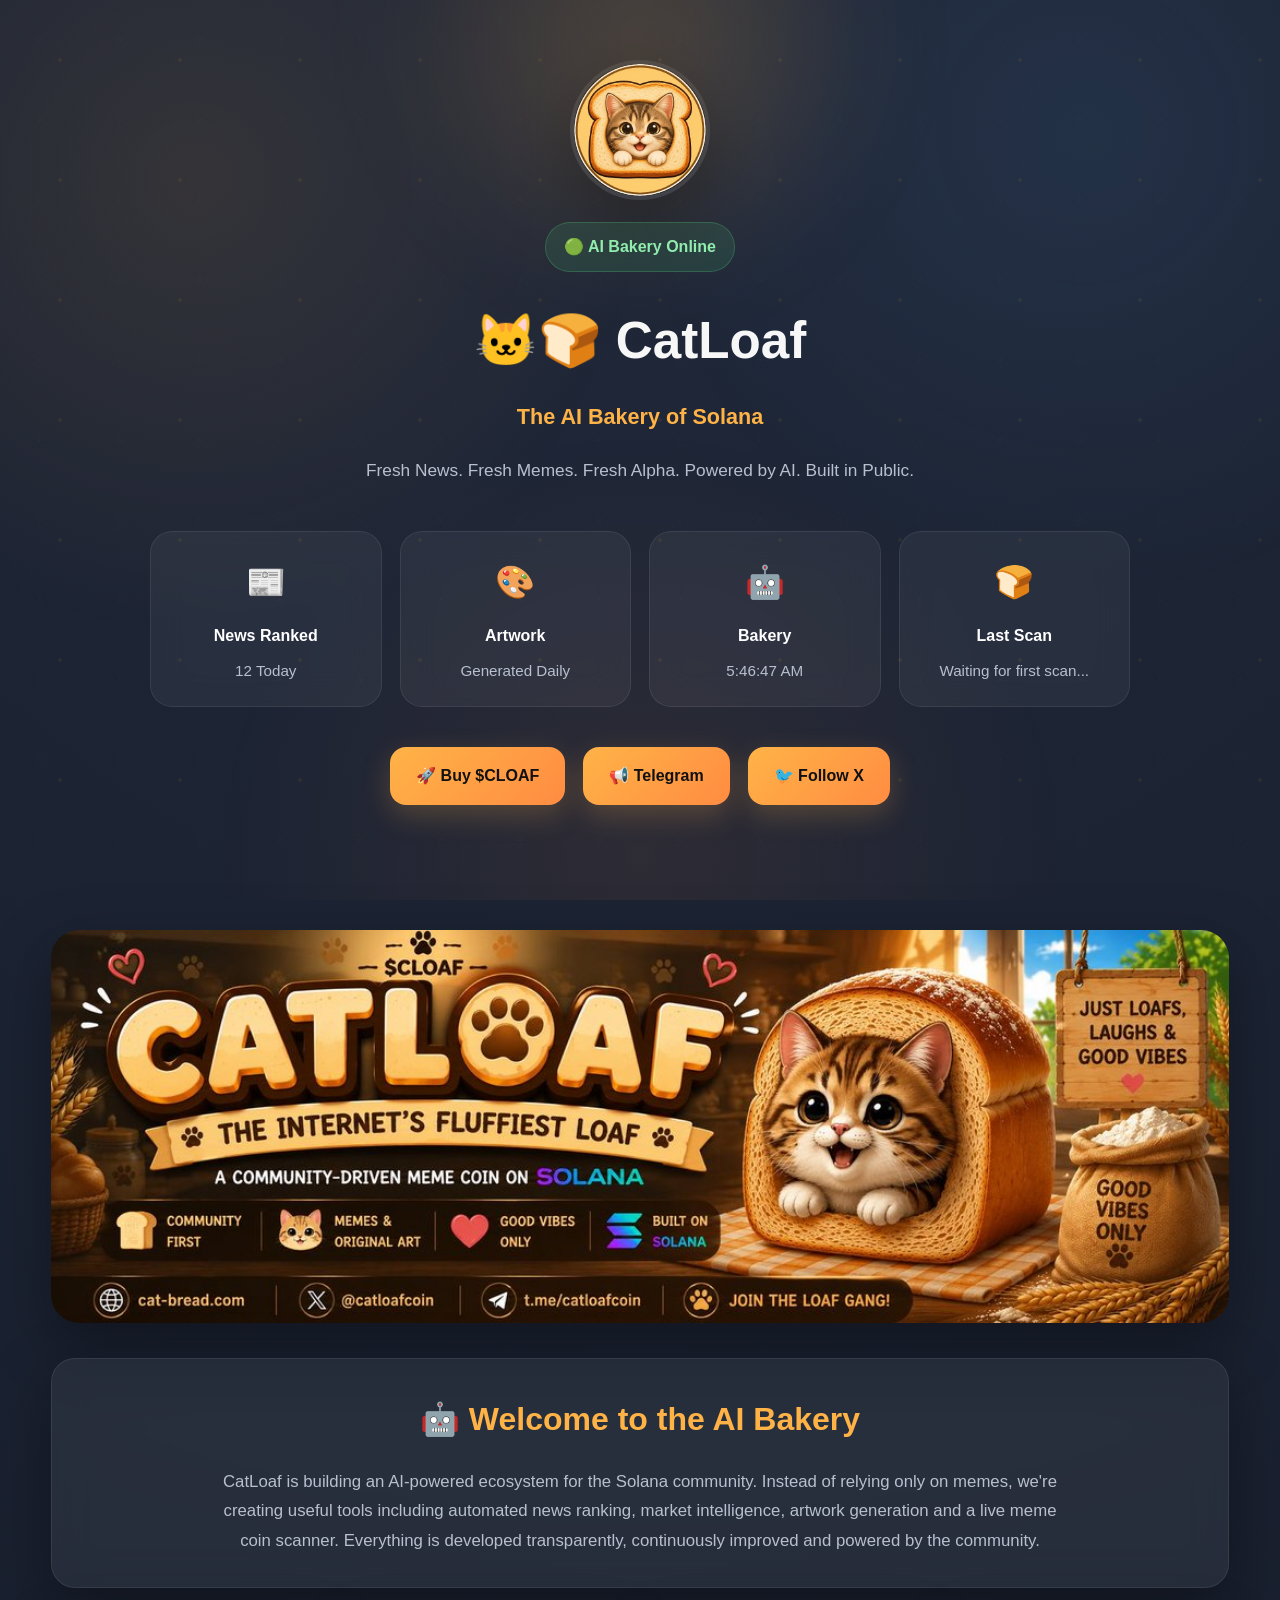
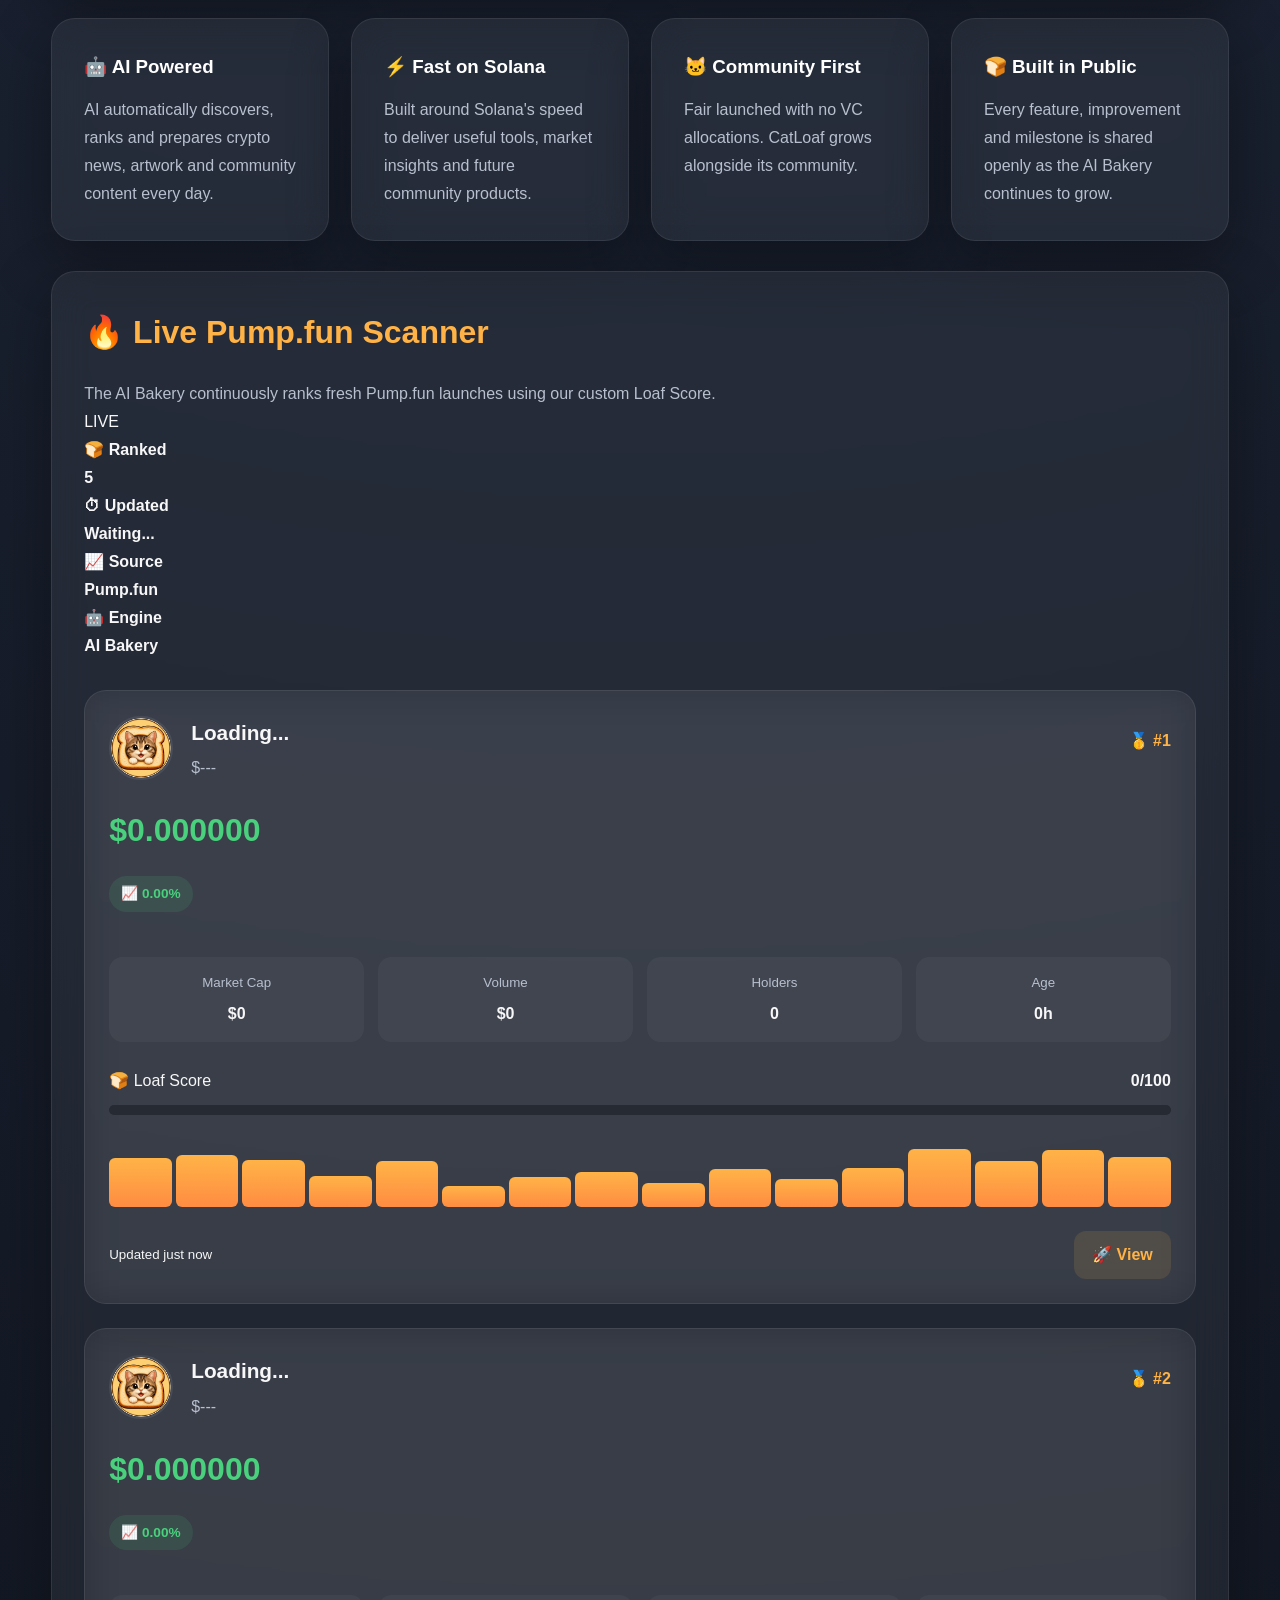
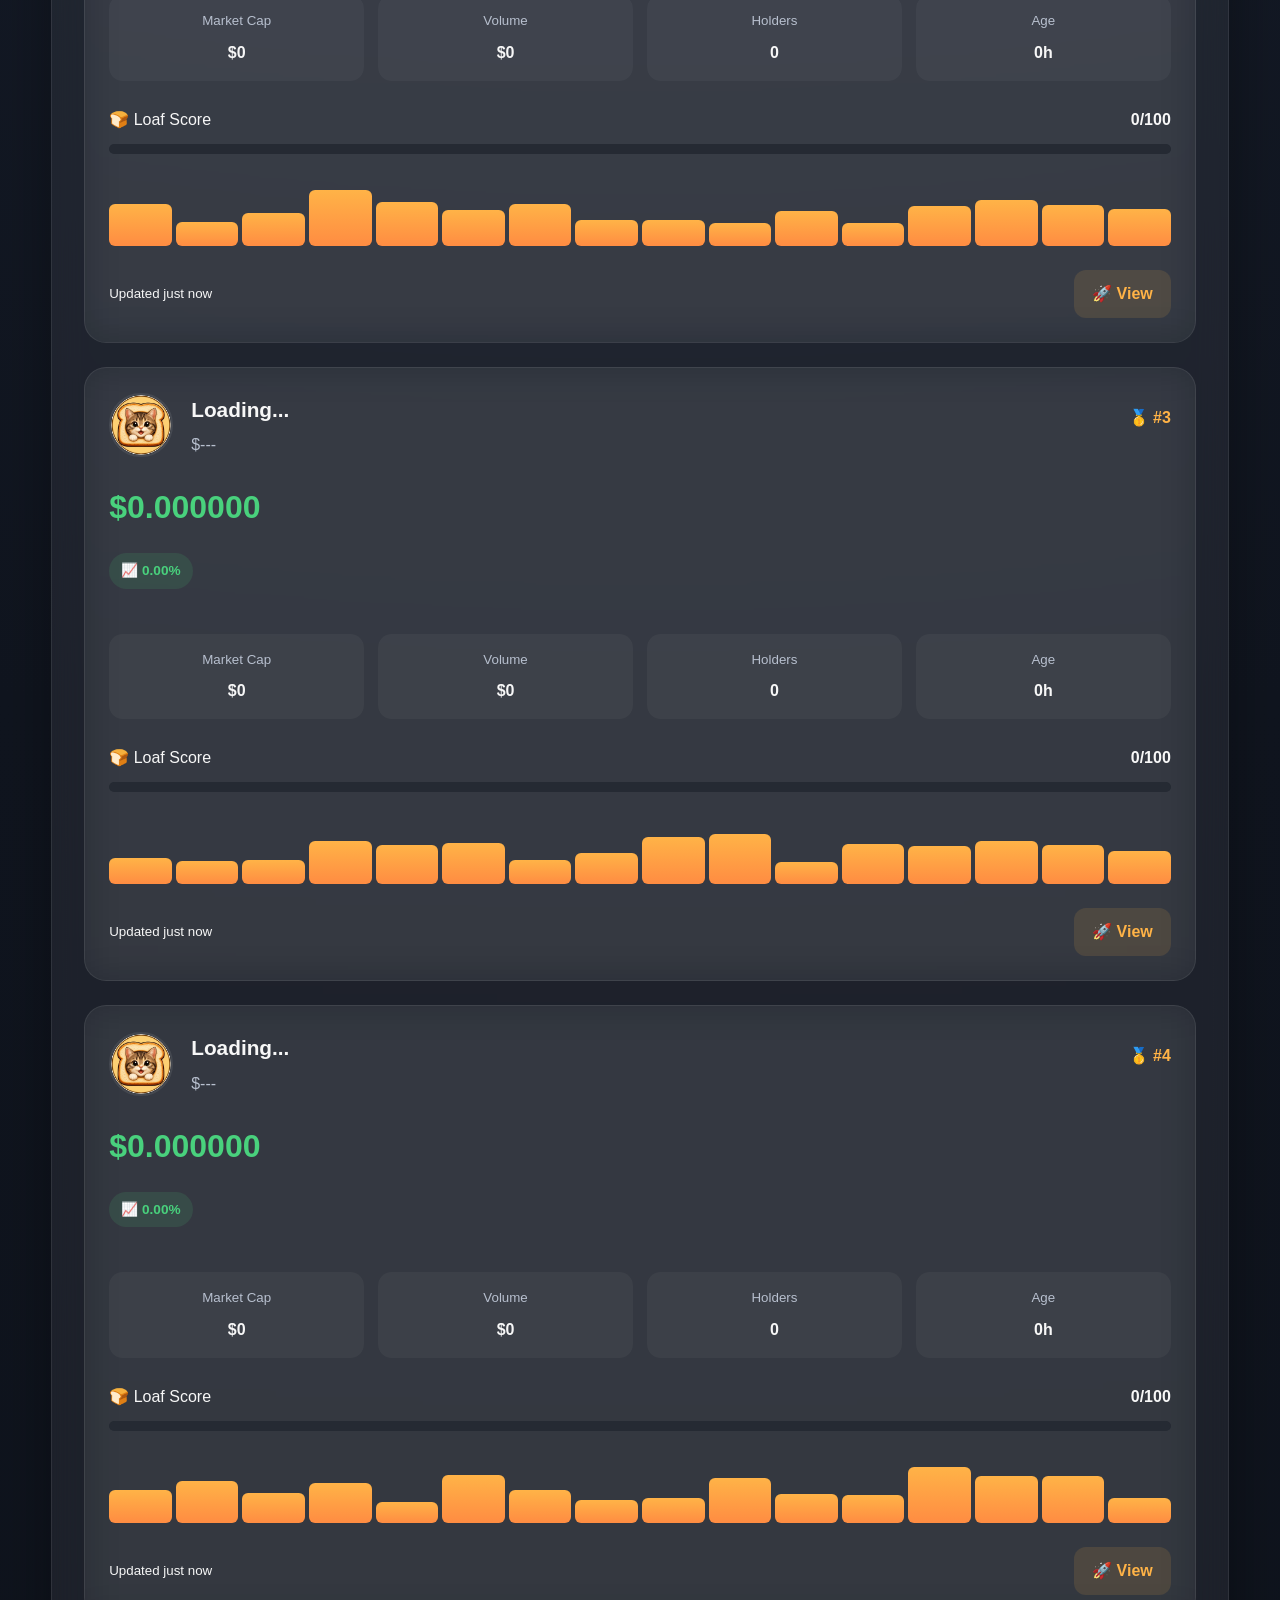
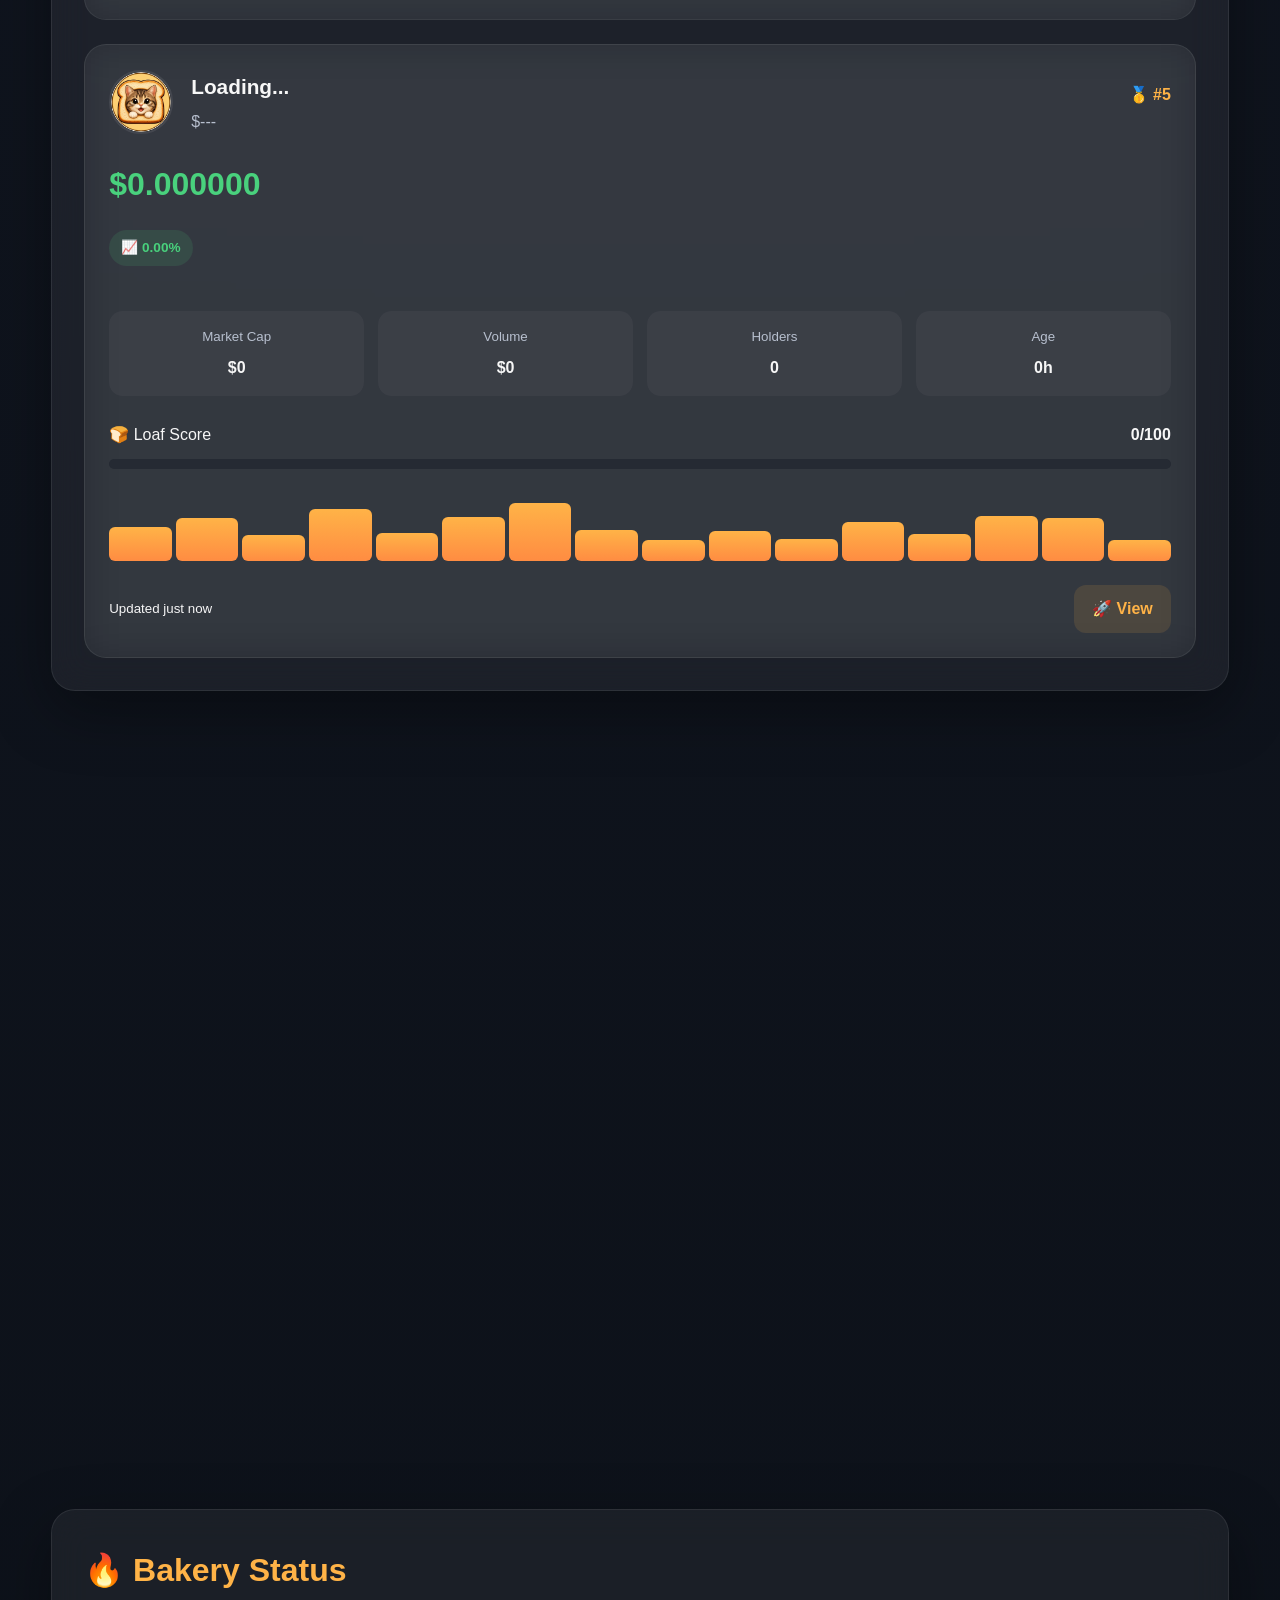
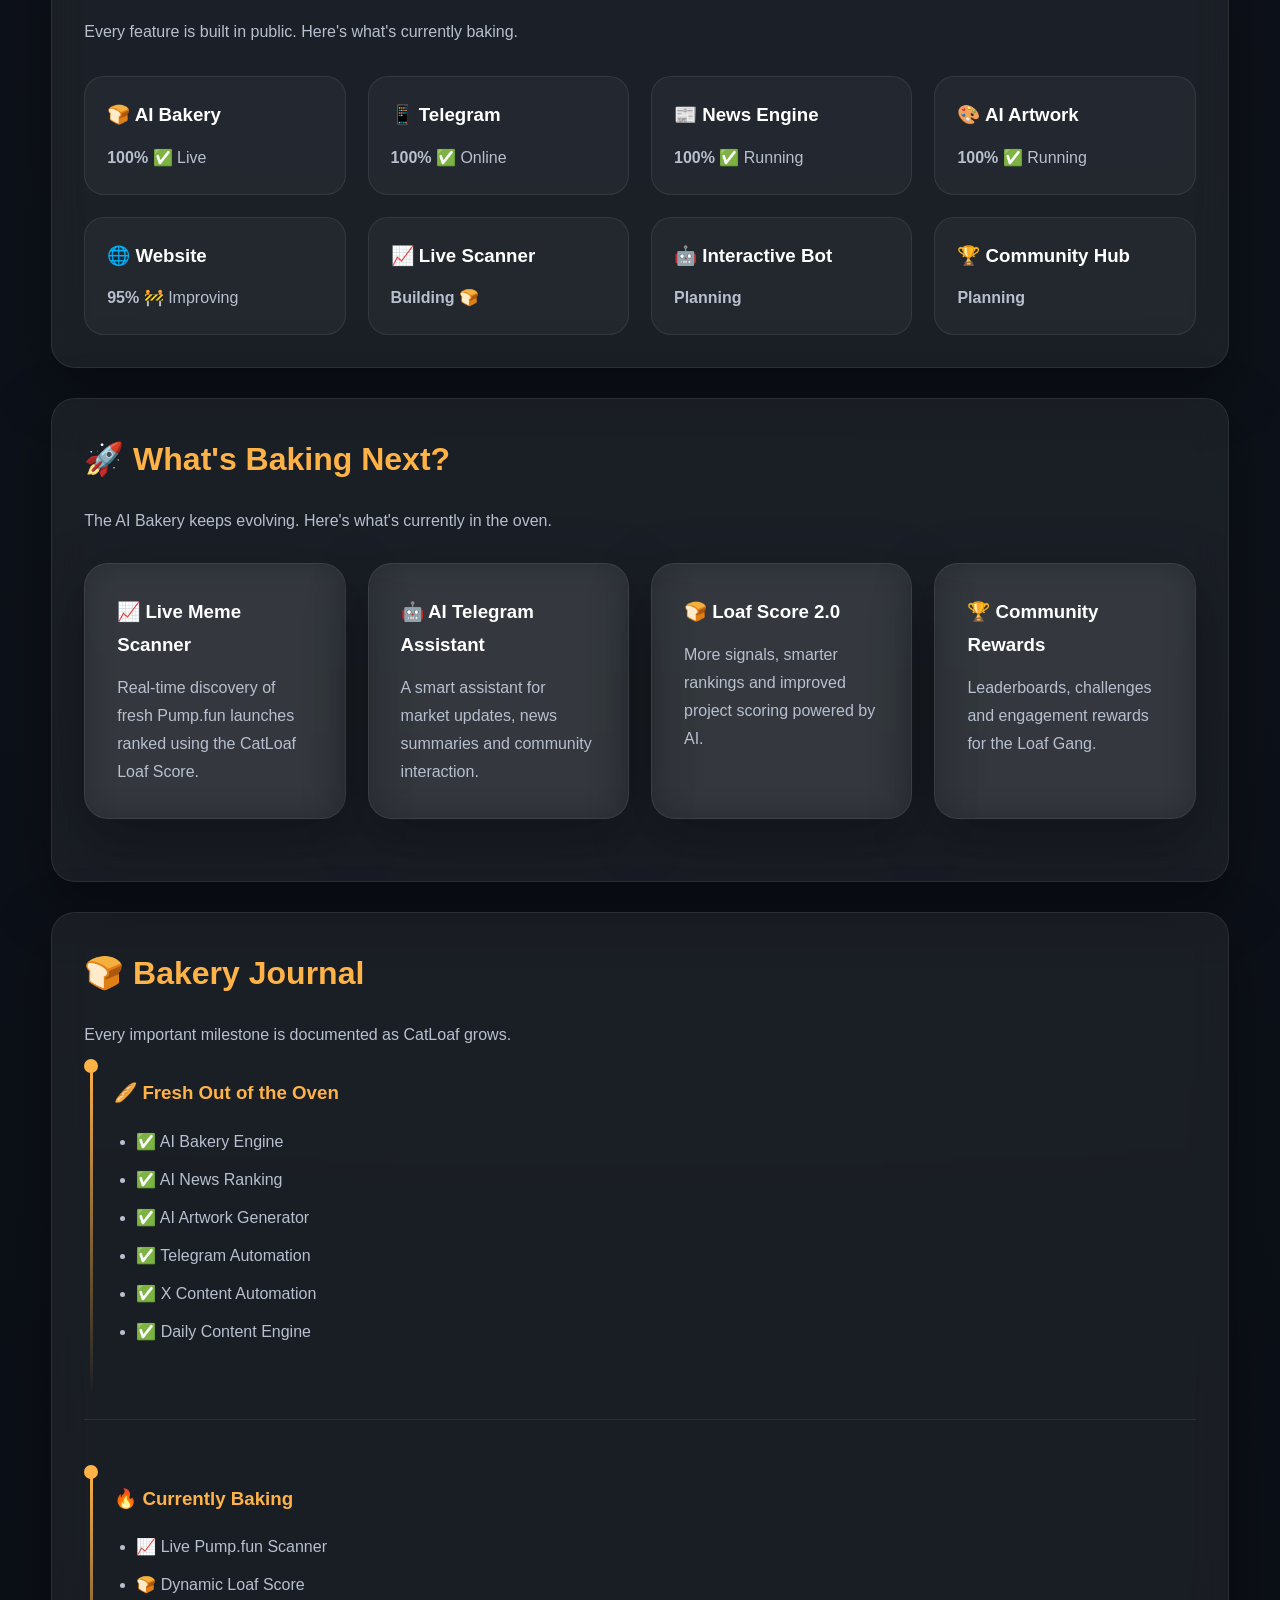
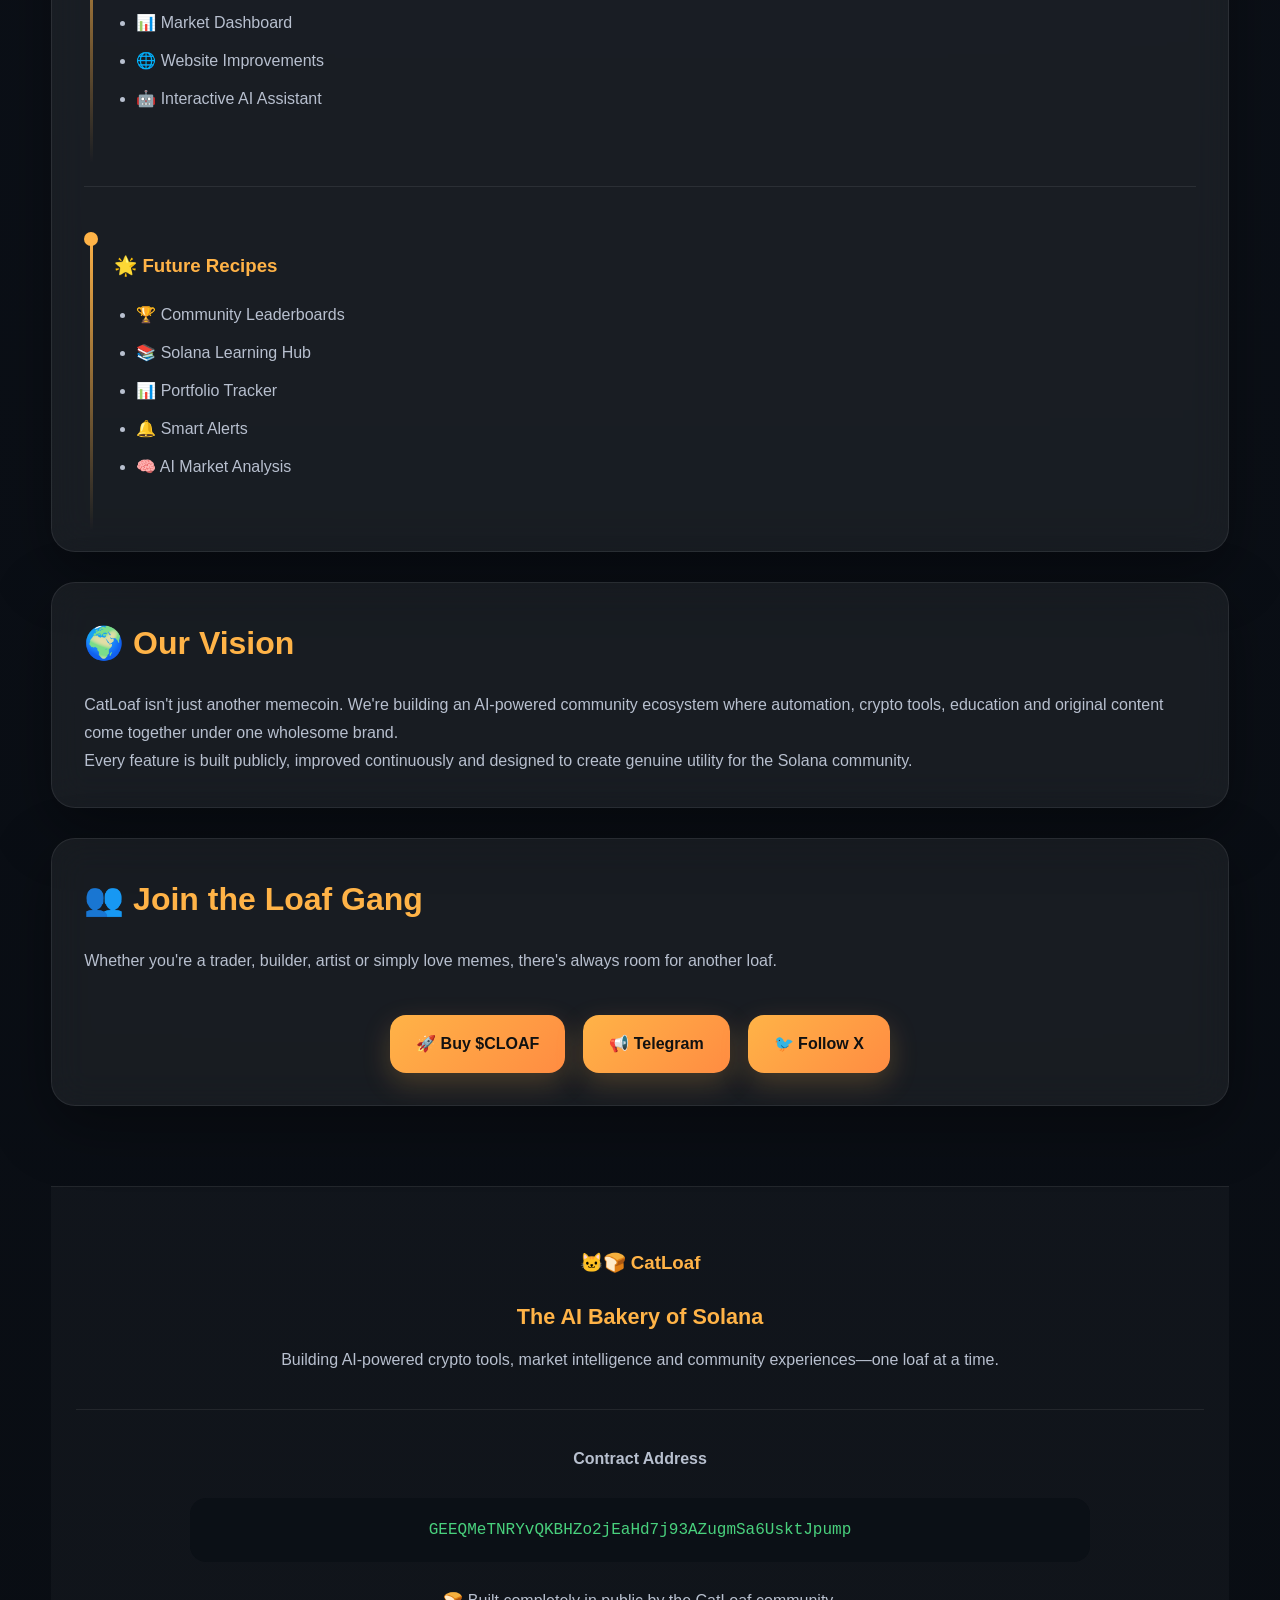
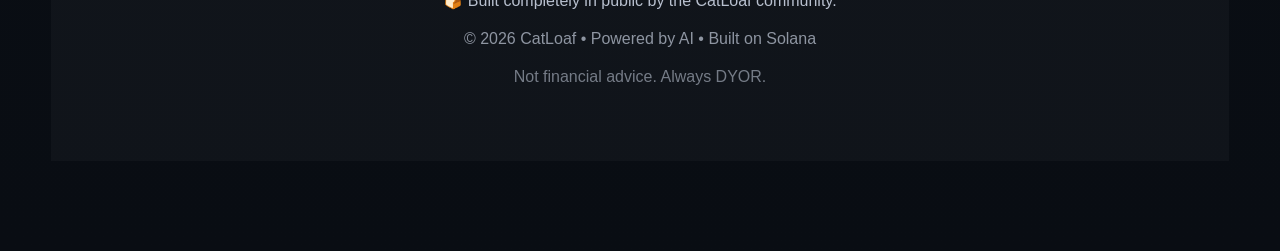
==== commit 68715c66: "Update index.html" ====
--- a/index.html
+++ b/index.html
@@ -9,7 +9,10 @@
 
 <title>CatLoaf | The AI Bakery of Solana</title>
 
-<meta name="description" content="CatLoaf ($CLOAF) is a community-driven Solana project building AI-powered crypto tools on Solana.">
+<meta
+name="description"
+content="CatLoaf ($CLOAF) is an AI-powered Solana community building crypto tools, original artwork and market intelligence."
+>
 
 <link rel="stylesheet" href="style.css">
 
@@ -21,63 +24,138 @@
 
 <div class="hero-glow"></div>
 
-<img src="assets/logo.jpg" class="logo" alt="CatLoaf Logo">
+<img
+src="assets/logo.jpg"
+class="logo"
+alt="CatLoaf Logo"
+>
 
 <div class="status-pill">
+
 🟢 AI Bakery Online
-</div>
-
-<h1>🐱🍞 CatLoaf</h1>
+
+</div>
+
+<h1>
+
+🐱🍞 CatLoaf
+
+</h1>
 
 <p class="tagline">
+
 The AI Bakery of Solana
+
 </p>
 
 <p class="subtitle">
-Fresh News. Fresh Memes. Fresh Alpha.
-Powered by AI. Built for the Community.
+
+Fresh News.
+Fresh Memes.
+Fresh Alpha.
+
+Powered by AI.
+Built in Public.
+
 </p>
 
 <div class="live-stats">
 
 <div class="live-card">
+
 <h3>📰</h3>
-<strong>News Engine</strong>
-<p>AI Ranked Daily</p>
+
+<strong>News Ranked</strong>
+
+<p>
+
+<span data-count="12">0</span>
+
+Today
+
+</p>
+
 </div>
 
 <div class="live-card">
+
 <h3>🎨</h3>
+
 <strong>Artwork</strong>
-<p>Generated Daily</p>
+
+<p>
+
+Generated Daily
+
+</p>
+
 </div>
 
 <div class="live-card">
+
 <h3>🤖</h3>
-<strong>Bakery Status</strong>
-<p>Online</p>
+
+<strong>Bakery</strong>
+
+<p>
+
+<span id="bakery-time">
+
+--:--
+
+</span>
+
+</p>
+
 </div>
 
 <div class="live-card">
+
 <h3>🍞</h3>
-<strong>Loaf Score</strong>
-<p>Coming Soon</p>
+
+<strong>Last Scan</strong>
+
+<p>
+
+<span id="last-update">
+
+Waiting...
+
+</span>
+
+</p>
+
 </div>
 
 </div>
 
 <div class="buttons">
 
-<a href="https://pump.fun/coin/GEEQMeTNRYvQKBHZo2jEaHd7j93AZugmSa6UsktJpump">
+<a
+href="https://pump.fun/coin/GEEQMeTNRYvQKBHZo2jEaHd7j93AZugmSa6UsktJpump"
+target="_blank"
+>
+
 🚀 Buy $CLOAF
+
 </a>
 
-<a href="https://t.me/catloafcoin">
+<a
+href="https://t.me/catloafcoin"
+target="_blank"
+>
+
 📢 Telegram
+
 </a>
 
-<a href="https://x.com/catloafcoin">
+<a
+href="https://x.com/catloafcoin"
+target="_blank"
+>
+
 🐦 Follow X
+
 </a>
 
 </div>
@@ -86,19 +164,27 @@
 
 <main class="container">
 
-<img src="assets/banner.jpg" class="banner" alt="CatLoaf Banner">
+<img
+src="assets/banner.jpg"
+class="banner"
+alt="CatLoaf Banner"
+>
 
 <section class="card hero-intro">
 
-<h2>🤖 Welcome to the AI Bakery</h2>
-
-<p>
-
-CatLoaf is more than a Solana memecoin.
-
-We're building an AI-powered ecosystem where wholesome memes, original artwork, market intelligence and useful community tools come together.
-
-Every feature is developed publicly, continuously improved and baked fresh every day.
+<h2>
+
+🤖 Welcome to the AI Bakery
+
+</h2>
+
+<p>
+
+CatLoaf is building an AI-powered ecosystem for the Solana community.
+
+Instead of relying only on memes, we're creating useful tools including automated news ranking, market intelligence, artwork generation and a live meme coin scanner.
+
+Everything is developed transparently, continuously improved and powered by the community.
 
 </p>
 
@@ -108,11 +194,15 @@
 
 <div class="card">
 
-<h3>🤖 AI Powered</h3>
-
-<p>
-
-Automated news ranking, AI-generated artwork, intelligent content creation and community automation running around the clock.
+<h3>
+
+🤖 AI Powered
+
+</h3>
+
+<p>
+
+AI automatically discovers, ranks and prepares crypto news, artwork and community content every day.
 
 </p>
 
@@ -120,11 +210,15 @@
 
 <div class="card">
 
-<h3>🐱 Community First</h3>
-
-<p>
-
-Fair launched on pump.fun with no VC allocations. The community helps shape every future feature.
+<h3>
+
+⚡ Fast on Solana
+
+</h3>
+
+<p>
+
+Built around Solana's speed to deliver useful tools, market insights and future community products.
 
 </p>
 
@@ -132,11 +226,15 @@
 
 <div class="card">
 
-<h3>🎨 Original Brand</h3>
-
-<p>
-
-CatLoaf isn't another copy-paste meme coin. Every artwork, mascot and identity is original.
+<h3>
+
+🐱 Community First
+
+</h3>
+
+<p>
+
+Fair launched with no VC allocations. CatLoaf grows alongside its community.
 
 </p>
 
@@ -144,11 +242,15 @@
 
 <div class="card">
 
-<h3>⚡ Built on Solana</h3>
-
-<p>
-
-Fast, low-cost infrastructure designed for builders, creators and meme lovers alike.
+<h3>
+
+🍞 Built in Public
+
+</h3>
+
+<p>
+
+Every feature, improvement and milestone is shared openly as the AI Bakery continues to grow.
 
 </p>
 
@@ -156,29 +258,124 @@
 
 </section>
 
+<!-- ==========================================================
+     Live AI Scanner
+========================================================== -->
+
 <section id="scanner" class="card">
 
-<h2>🔥 Trending Solana Launches</h2>
-
-<p>
-The AI Bakery scans new Pump.fun launches and highlights today's strongest projects.
-</p>
-
-<div id="scanner-container">
-
-<div class="scanner-loading">
-
-🍞 Scanning fresh launches...
-
-</div>
-
-</div>
+    <div class="section-heading">
+
+        <div>
+
+            <h2>🔥 Live Pump.fun Scanner</h2>
+
+            <p>
+
+                The AI Bakery continuously ranks fresh Pump.fun launches using our
+                custom Loaf Score.
+
+            </p>
+
+        </div>
+
+        <div class="scanner-status">
+
+            <span class="live-dot"></span>
+
+            LIVE
+
+        </div>
+
+    </div>
+
+    <div class="scanner-summary">
+
+        <div class="summary-card">
+
+            <h4>🍞 Ranked</h4>
+
+            <strong id="scanner-count">5</strong>
+
+        </div>
+
+        <div class="summary-card">
+
+            <h4>⏱ Updated</h4>
+
+            <strong id="last-update">
+
+                Waiting...
+
+            </strong>
+
+        </div>
+
+        <div class="summary-card">
+
+            <h4>📈 Source</h4>
+
+            <strong>
+
+                Pump.fun
+
+            </strong>
+
+        </div>
+
+        <div class="summary-card">
+
+            <h4>🤖 Engine</h4>
+
+            <strong>
+
+                AI Bakery
+
+            </strong>
+
+        </div>
+
+    </div>
+
+    <div id="scanner-container">
+
+        <div class="scanner-loading">
+
+            <div class="loading-loaf">
+
+                🍞
+
+            </div>
+
+            <h3>
+
+                Scanning fresh launches...
+
+            </h3>
+
+            <p>
+
+                Looking for today's strongest meme coins.
+
+            </p>
+
+        </div>
+
+    </div>
 
 </section>
 
+<!-- ==========================================================
+     Token
+========================================================== -->
+
 <section class="card">
 
-<h2>🪙 $CLOAF Token</h2>
+<h2>
+
+🪙 $CLOAF Token
+
+</h2>
 
 <p><strong>Symbol:</strong> $CLOAF</p>
 
@@ -189,470 +386,421 @@
 <p><strong>Contract Address</strong></p>
 
 <code id="ca">
+
 GEEQMeTNRYvQKBHZo2jEaHd7j93AZugmSa6UsktJpump
+
 </code>
 
 <br><br>
 
 <button onclick="copyCA()">
+
 📋 Copy Contract Address
+
 </button>
 
 <hr>
 
-<h3>Why CatLoaf?</h3>
+<h3>
+
+Why CatLoaf?
+
+</h3>
 
 <ul>
 
 <li>✅ Fair Launch</li>
 
-<li>✅ Community Driven</li>
-
-<li>✅ Original Branding</li>
-
-<li>✅ AI-Powered Ecosystem</li>
+<li>✅ Community Owned</li>
+
+<li>✅ AI Powered</li>
 
 <li>✅ Built Completely in Public</li>
 
-<li>✅ Expanding Utility</li>
+<li>✅ Original Artwork</li>
+
+<li>✅ Growing Utility</li>
 
 </ul>
 
 </section>
+
+<!-- ==========================================================
+     Bakery Status
+========================================================== -->
+
 <section class="card">
 
-<h2>🔥 Bakery Status</h2>
-
-<p>
-
-Every major CatLoaf feature is developed in public. Follow our progress as we continue expanding the AI Bakery.
+<h2>
+
+🔥 Bakery Status
+
+</h2>
+
+<p>
+
+Every feature is built in public. Here's what's currently baking.
 
 </p>
 
 <div class="status-grid">
 
 <div class="status-item">
+
 <h3>🍞 AI Bakery</h3>
-<p><strong>100%</strong> ✅ Operational</p>
+
+<p><strong>100%</strong> ✅ Live</p>
+
 </div>
 
 <div class="status-item">
-<h3>📱 Telegram Automation</h3>
-<p><strong>100%</strong> ✅ Live</p>
+
+<h3>📱 Telegram</h3>
+
+<p><strong>100%</strong> ✅ Online</p>
+
 </div>
 
 <div class="status-item">
-<h3>📰 RSS Intelligence</h3>
-<p><strong>100%</strong> ✅ Live</p>
+
+<h3>📰 News Engine</h3>
+
+<p><strong>100%</strong> ✅ Running</p>
+
 </div>
 
 <div class="status-item">
+
 <h3>🎨 AI Artwork</h3>
-<p><strong>100%</strong> ✅ Live</p>
+
+<p><strong>100%</strong> ✅ Running</p>
+
 </div>
 
 <div class="status-item">
+
 <h3>🌐 Website</h3>
+
 <p><strong>95%</strong> 🚧 Improving</p>
+
 </div>
 
 <div class="status-item">
+
+<h3>📈 Live Scanner</h3>
+
+<p><strong>Building</strong> 🍞</p>
+
+</div>
+
+<div class="status-item">
+
 <h3>🤖 Interactive Bot</h3>
-<p><strong>45%</strong> 🚧 Building</p>
+
+<p><strong>Planning</strong></p>
+
 </div>
 
 <div class="status-item">
-<h3>📈 Meme Coin Scanner</h3>
-<p><strong>25%</strong> 🧪 Development</p>
-</div>
-
-<div class="status-item">
-<h3>🍞 Loaf Gang</h3>
-<p><strong>Planning</strong> 💬 Coming Soon</p>
+
+<h3>🏆 Community Hub</h3>
+
+<p><strong>Planning</strong></p>
+
 </div>
 
 </div>
 
 </section>
 
+<!-- ==========================================================
+     What's Baking Next
+========================================================== -->
+
 <section class="card">
 
-<h2>🔥 Trending Solana Launches</h2>
-
-<p>
-
-Soon the AI Bakery will automatically discover promising new Solana launches and score them using our custom AI-powered <strong>Loaf Score</strong>.
-
-This page will update automatically throughout the day.
-
-</p>
-
-<div class="status-grid">
-
-<div class="status-item">
-
-<h3>🥇 #1 Launch</h3>
-
-<p>
-Coming Soon
-</p>
-
-</div>
-
-<div class="status-item">
-
-<h3>📈 24H Performance</h3>
-
-<p>
-Live Tracking Coming Soon
-</p>
-
-</div>
-
-<div class="status-item">
-
-<h3>💰 Volume</h3>
-
-<p>
-AI Ranked
-</p>
-
-</div>
-
-<div class="status-item">
-
-<h3>🍞 Loaf Score</h3>
-
-<p>
-0 - 100 AI Rating
-</p>
-
-</div>
+<h2>
+
+🚀 What's Baking Next?
+
+</h2>
+
+<p>
+
+The AI Bakery keeps evolving. Here's what's currently in the oven.
+
+</p>
+
+<div class="grid">
+
+<div class="card">
+
+<h3>
+
+📈 Live Meme Scanner
+
+</h3>
+
+<p>
+
+Real-time discovery of fresh Pump.fun launches ranked using the CatLoaf Loaf Score.
+
+</p>
+
+</div>
+
+<div class="card">
+
+<h3>
+
+🤖 AI Telegram Assistant
+
+</h3>
+
+<p>
+
+A smart assistant for market updates, news summaries and community interaction.
+
+</p>
+
+</div>
+
+<div class="card">
+
+<h3>
+
+🍞 Loaf Score 2.0
+
+</h3>
+
+<p>
+
+More signals, smarter rankings and improved project scoring powered by AI.
+
+</p>
+
+</div>
+
+<div class="card">
+
+<h3>
+
+🏆 Community Rewards
+
+</h3>
+
+<p>
+
+Leaderboards, challenges and engagement rewards for the Loaf Gang.
+
+</p>
+
+</div>
+
+</div>
+
+</section>
+
+<!-- ==========================================================
+     Bakery Journal
+========================================================== -->
+
+<section class="card">
+
+<h2>
+
+🍞 Bakery Journal
+
+</h2>
+
+<p>
+
+Every important milestone is documented as CatLoaf grows.
+
+</p>
+
+<div class="journal-entry">
+
+<h3>
+
+🥖 Fresh Out of the Oven
+
+</h3>
+
+<ul>
+
+<li>✅ AI Bakery Engine</li>
+
+<li>✅ AI News Ranking</li>
+
+<li>✅ AI Artwork Generator</li>
+
+<li>✅ Telegram Automation</li>
+
+<li>✅ X Content Automation</li>
+
+<li>✅ Daily Content Engine</li>
+
+</ul>
 
 </div>
 
 <hr>
 
-<p>
-
-Future scanner features include:
-
-</p>
+<div class="journal-entry">
+
+<h3>
+
+🔥 Currently Baking
+
+</h3>
 
 <ul>
 
-<li>🚀 Newly launched Solana meme coins</li>
-
-<li>📊 24-hour price performance</li>
-
-<li>💰 Volume analysis</li>
-
-<li>👥 Holder growth</li>
-
-<li>⚡ Momentum detection</li>
-
-<li>🍞 AI-generated Loaf Score</li>
-
-<li>🏆 Daily Top 10 launches</li>
+<li>📈 Live Pump.fun Scanner</li>
+
+<li>🍞 Dynamic Loaf Score</li>
+
+<li>📊 Market Dashboard</li>
+
+<li>🌐 Website Improvements</li>
+
+<li>🤖 Interactive AI Assistant</li>
 
 </ul>
 
+</div>
+
+<hr>
+
+<div class="journal-entry">
+
+<h3>
+
+🌟 Future Recipes
+
+</h3>
+
+<ul>
+
+<li>🏆 Community Leaderboards</li>
+
+<li>📚 Solana Learning Hub</li>
+
+<li>📊 Portfolio Tracker</li>
+
+<li>🔔 Smart Alerts</li>
+
+<li>🧠 AI Market Analysis</li>
+
+</ul>
+
+</div>
+
 </section>
 
+<!-- ==========================================================
+     Vision
+========================================================== -->
+
 <section class="card">
 
-<h2>🚀 What's Baking Next?</h2>
-
-<p>
-
-The AI Bakery is constantly evolving. These are the next major systems currently being built.
-
-</p>
-
-<div class="grid">
-
-<div class="card">
-
-<h3>🤖 Interactive Telegram Bot</h3>
-
-<p>
-
-Talk directly with CatLoaf, access market intelligence, AI summaries, commands and community features.
-
-</p>
-
-</div>
-
-<div class="card">
-
-<h3>📈 AI Meme Coin Scanner</h3>
-
-<p>
-
-Automatically discover, analyse and rank newly launched Solana tokens using multiple market signals.
-
-</p>
-
-</div>
-
-<div class="card">
-
-<h3>🍞 Loaf Gang</h3>
-
-<p>
-
-A dedicated community hub for discussions, governance, memes, events and collaboration.
-
-</p>
-
-</div>
-
-<div class="card">
-
-<h3>🏆 Community Rewards</h3>
-
-<p>
-
-Leaderboards, contests, engagement rewards and future holder incentives.
-
-</p>
-
-</div>
-
-</div>
+<h2>
+
+🌍 Our Vision
+
+</h2>
+
+<p>
+
+CatLoaf isn't just another memecoin.
+
+We're building an AI-powered community ecosystem where automation, crypto tools, education and original content come together under one wholesome brand.
+
+</p>
+
+<p>
+
+Every feature is built publicly, improved continuously and designed to create genuine utility for the Solana community.
+
+</p>
 
 </section>
+
+<!-- ==========================================================
+     Join
+========================================================== -->
+
 <section class="card">
 
-<h2>🍞 Bakery Journal</h2>
-
-<p>
-
-Every major milestone is documented here so the community can follow CatLoaf's journey as we continue building in public.
-
-</p>
-
-<div class="journal-entry">
-
-<h3>🥖 Fresh Out of the Oven</h3>
-
-<ul>
-
-<li>✅ AI Bakery Core Engine</li>
-
-<li>✅ Smart RSS News Ranking</li>
-
-<li>✅ AI Content Generation</li>
-
-<li>✅ AI Artwork Generator</li>
-
-<li>✅ Telegram Automation</li>
-
-<li>✅ Telegram Approval Queue</li>
-
-<li>✅ X Content Automation</li>
-
-<li>✅ Daily Content Engine</li>
-
-<li>✅ Smart Article Scoring</li>
-
-</ul>
-
-</div>
+<h2>
+
+👥 Join the Loaf Gang
+
+</h2>
+
+<p>
+
+Whether you're a trader, builder, artist or simply love memes, there's always room for another loaf.
+
+</p>
+
+<div class="buttons">
+
+<a
+href="https://pump.fun/coin/GEEQMeTNRYvQKBHZo2jEaHd7j93AZugmSa6UsktJpump"
+target="_blank">
+
+🚀 Buy $CLOAF
+
+</a>
+
+<a
+href="https://t.me/catloafcoin"
+target="_blank">
+
+📢 Telegram
+
+</a>
+
+<a
+href="https://x.com/catloafcoin"
+target="_blank">
+
+🐦 Follow X
+
+</a>
+
+</div>
+
+</section>
+
+<!-- ==========================================================
+     Footer
+========================================================== -->
+
+<footer>
+
+<h3>
+
+🐱🍞 CatLoaf
+
+</h3>
+
+<p class="tagline">
+
+The AI Bakery of Solana
+
+</p>
+
+<p>
+
+Building AI-powered crypto tools, market intelligence and community experiences—one loaf at a time.
+
+</p>
 
 <hr>
 
-<div class="journal-entry">
-
-<h3>🔥 Currently Baking</h3>
-
-<ul>
-
-<li>🤖 Interactive Telegram Assistant</li>
-
-<li>📈 AI Meme Coin Scanner</li>
-
-<li>🍞 Dynamic Loaf Score</li>
-
-<li>💬 Community Engagement System</li>
-
-<li>🌐 Live Website Data Integration</li>
-
-<li>📊 Trending Solana Launch Feed</li>
-
-</ul>
-
-</div>
-
-<hr>
-
-<div class="journal-entry">
-
-<h3>🌟 Future Recipes</h3>
-
-<ul>
-
-<li>🏆 Community Leaderboards</li>
-
-<li>📚 Solana Learning Hub</li>
-
-<li>📊 Portfolio Tracking</li>
-
-<li>🔔 Smart Price Alerts</li>
-
-<li>🧠 AI Market Insights</li>
-
-<li>🎁 Community Rewards</li>
-
-<li>🚀 Additional AI Bakery Modules</li>
-
-</ul>
-
-</div>
-
-<p>
-
-Every completed feature makes the Bakery smarter, faster and more useful for the entire community.
-
-</p>
-
-</section>
-
-<section class="card">
-
-<h2>🌍 Our Vision</h2>
-
-<p>
-
-CatLoaf isn't just another Solana memecoin.
-
-Our goal is to build the most wholesome AI-powered community ecosystem on Solana—bringing together memes, education, market intelligence, automation and useful tools under one friendly brand.
-
-</p>
-
-<p>
-
-Instead of relying only on hype, we're creating products that people can actually use every day.
-
-The AI Bakery is just the beginning.
-
-</p>
-
-<p>
-
-Every improvement is developed publicly, shaped by community feedback and designed to make CatLoaf more valuable over time.
-
-</p>
-
-</section>
-
-<section class="card">
-
-<h2>👥 Join the Loaf Gang</h2>
-
-<p>
-
-Whether you're a trader, builder, meme creator or simply love cats and bread, there's always room for another loaf.
-
-Come help shape the future of the AI Bakery.
-
-</p>
-
-<div class="buttons">
-
-<a href="https://t.me/catloafcoin">
-
-📢 Join Telegram
-
-</a>
-
-<a href="https://x.com/catloafcoin">
-
-🐦 Follow on X
-
-</a>
-
-<a href="https://pump.fun/coin/GEEQMeTNRYvQKBHZo2jEaHd7j93AZugmSa6UsktJpump">
-
-🚀 Buy $CLOAF
-
-</a>
-
-</div>
-
-</section>
-<footer>
-
-<h3>🐱🍞 CatLoaf</h3>
-
-<p class="tagline">
-
-The AI Bakery of Solana
-
-</p>
-
-<p>
-
-Building AI-powered crypto tools, market intelligence and wholesome community experiences—one loaf at a time.
-
-</p>
-
-<hr>
-
-<div class="grid">
-
-<div>
-
-<h3>🍞 Ecosystem</h3>
-
-<p>AI Bakery</p>
-
-<p>Telegram Automation</p>
-
-<p>X Automation</p>
-
-<p>AI Meme Coin Scanner</p>
-
-</div>
-
-<div>
-
-<h3>🌐 Community</h3>
-
-<p>
-<a href="https://t.me/catloafcoin">
-Telegram
-</a>
-</p>
-
-<p>
-<a href="https://x.com/catloafcoin">
-X (Twitter)
-</a>
-</p>
-
-<p>
-Website
-</p>
-
-</div>
-
-<div>
-
-<h3>📍 Token</h3>
-
-<p>$CLOAF</p>
-
-<p>Solana</p>
-
-<p>Fair Launch</p>
-
-</div>
-
-</div>
-
-<hr>
-
 <p>
 
 <strong>Contract Address</strong>
@@ -671,21 +819,15 @@
 
 </p>
 
-<p>
-
-Every feature you see here is developed step by step and shared openly as the AI Bakery grows.
-
-</p>
-
-<p style="opacity:.75;margin-top:25px;">
+<p style="opacity:.75;">
 
 © 2026 CatLoaf • Powered by AI • Built on Solana
 
 </p>
 
-<p style="opacity:.6;font-size:.9rem;">
-
-Not financial advice. Always DYOR before investing.
+<p style="opacity:.6;">
+
+Not financial advice. Always DYOR.
 
 </p>
 
@@ -697,4 +839,4 @@
 
 </body>
 
-</html>
+</html>
--- a/style.css
+++ b/style.css
@@ -1599,4 +1599,276 @@
 
 color:var(--primary);
 
+}
+
+/* ==========================================================
+   AI Bakery Scanner
+========================================================== */
+
+#scanner-container{
+
+    margin-top:30px;
+
+    display:grid;
+
+    gap:24px;
+
+}
+
+.scanner-loading{
+
+    text-align:center;
+
+    padding:60px 20px;
+
+}
+
+.loading-loaf{
+
+    font-size:3rem;
+
+    animation:loafBounce 2s infinite;
+
+}
+
+@keyframes loafBounce{
+
+    0%,100%{
+
+        transform:translateY(0);
+
+    }
+
+    50%{
+
+        transform:translateY(-10px);
+
+    }
+
+}
+
+.coin-card{
+
+    background:rgba(255,255,255,.05);
+
+    border:1px solid rgba(255,255,255,.08);
+
+    border-radius:22px;
+
+    padding:24px;
+
+    transition:.3s;
+
+}
+
+.coin-card:hover{
+
+    transform:translateY(-6px);
+
+    border-color:rgba(255,179,71,.45);
+
+    box-shadow:0 20px 50px rgba(255,179,71,.12);
+
+}
+
+.coin-header{
+
+    display:flex;
+
+    align-items:center;
+
+    gap:18px;
+
+    margin-bottom:20px;
+
+}
+
+.coin-logo{
+
+    width:64px;
+
+    height:64px;
+
+    border-radius:50%;
+
+    object-fit:cover;
+
+}
+
+.coin-name{
+
+    font-size:1.3rem;
+
+    font-weight:700;
+
+}
+
+.coin-symbol{
+
+    color:var(--muted);
+
+}
+
+.coin-rank{
+
+    float:right;
+
+    color:var(--primary);
+
+    font-weight:bold;
+
+}
+
+.coin-price{
+
+    font-size:2rem;
+
+    font-weight:bold;
+
+    color:var(--green);
+
+    margin:18px 0 10px;
+
+}
+
+.coin-change{
+
+    color:var(--green);
+
+    margin-bottom:20px;
+
+}
+
+.coin-stats{
+
+    display:grid;
+
+    grid-template-columns:repeat(4,1fr);
+
+    gap:14px;
+
+    margin:25px 0;
+
+}
+
+.stat{
+
+    background:rgba(255,255,255,.04);
+
+    border-radius:14px;
+
+    padding:14px;
+
+    text-align:center;
+
+}
+
+.stat small{
+
+    display:block;
+
+    color:var(--muted);
+
+    margin-bottom:6px;
+
+}
+
+.loaf-title{
+
+    display:flex;
+
+    justify-content:space-between;
+
+    margin-top:20px;
+
+    margin-bottom:10px;
+
+}
+
+.loaf-bar{
+
+    height:10px;
+
+    border-radius:999px;
+
+    background:#252a33;
+
+    overflow:hidden;
+
+}
+
+.loaf-fill{
+
+    height:100%;
+
+    border-radius:999px;
+
+    background:linear-gradient(
+        90deg,
+        #ffb347,
+        #ff8c42
+    );
+
+    transition:width .6s;
+
+}
+
+.sparkline{
+
+    display:flex;
+
+    align-items:flex-end;
+
+    gap:4px;
+
+    height:70px;
+
+    margin-top:22px;
+
+}
+
+.spark{
+
+    flex:1;
+
+    background:linear-gradient(
+        to top,
+        #ff8c42,
+        #ffb347
+    );
+
+    border-radius:6px;
+
+}
+
+.coin-footer{
+
+    display:flex;
+
+    justify-content:space-between;
+
+    align-items:center;
+
+    margin-top:24px;
+
+}
+
+.view-btn{
+
+    background:rgba(255,179,71,.12);
+
+    padding:10px 18px;
+
+    border-radius:12px;
+
+    transition:.3s;
+
+}
+
+.view-btn:hover{
+
+    background:var(--primary);
+
+    color:#111;
+
 }
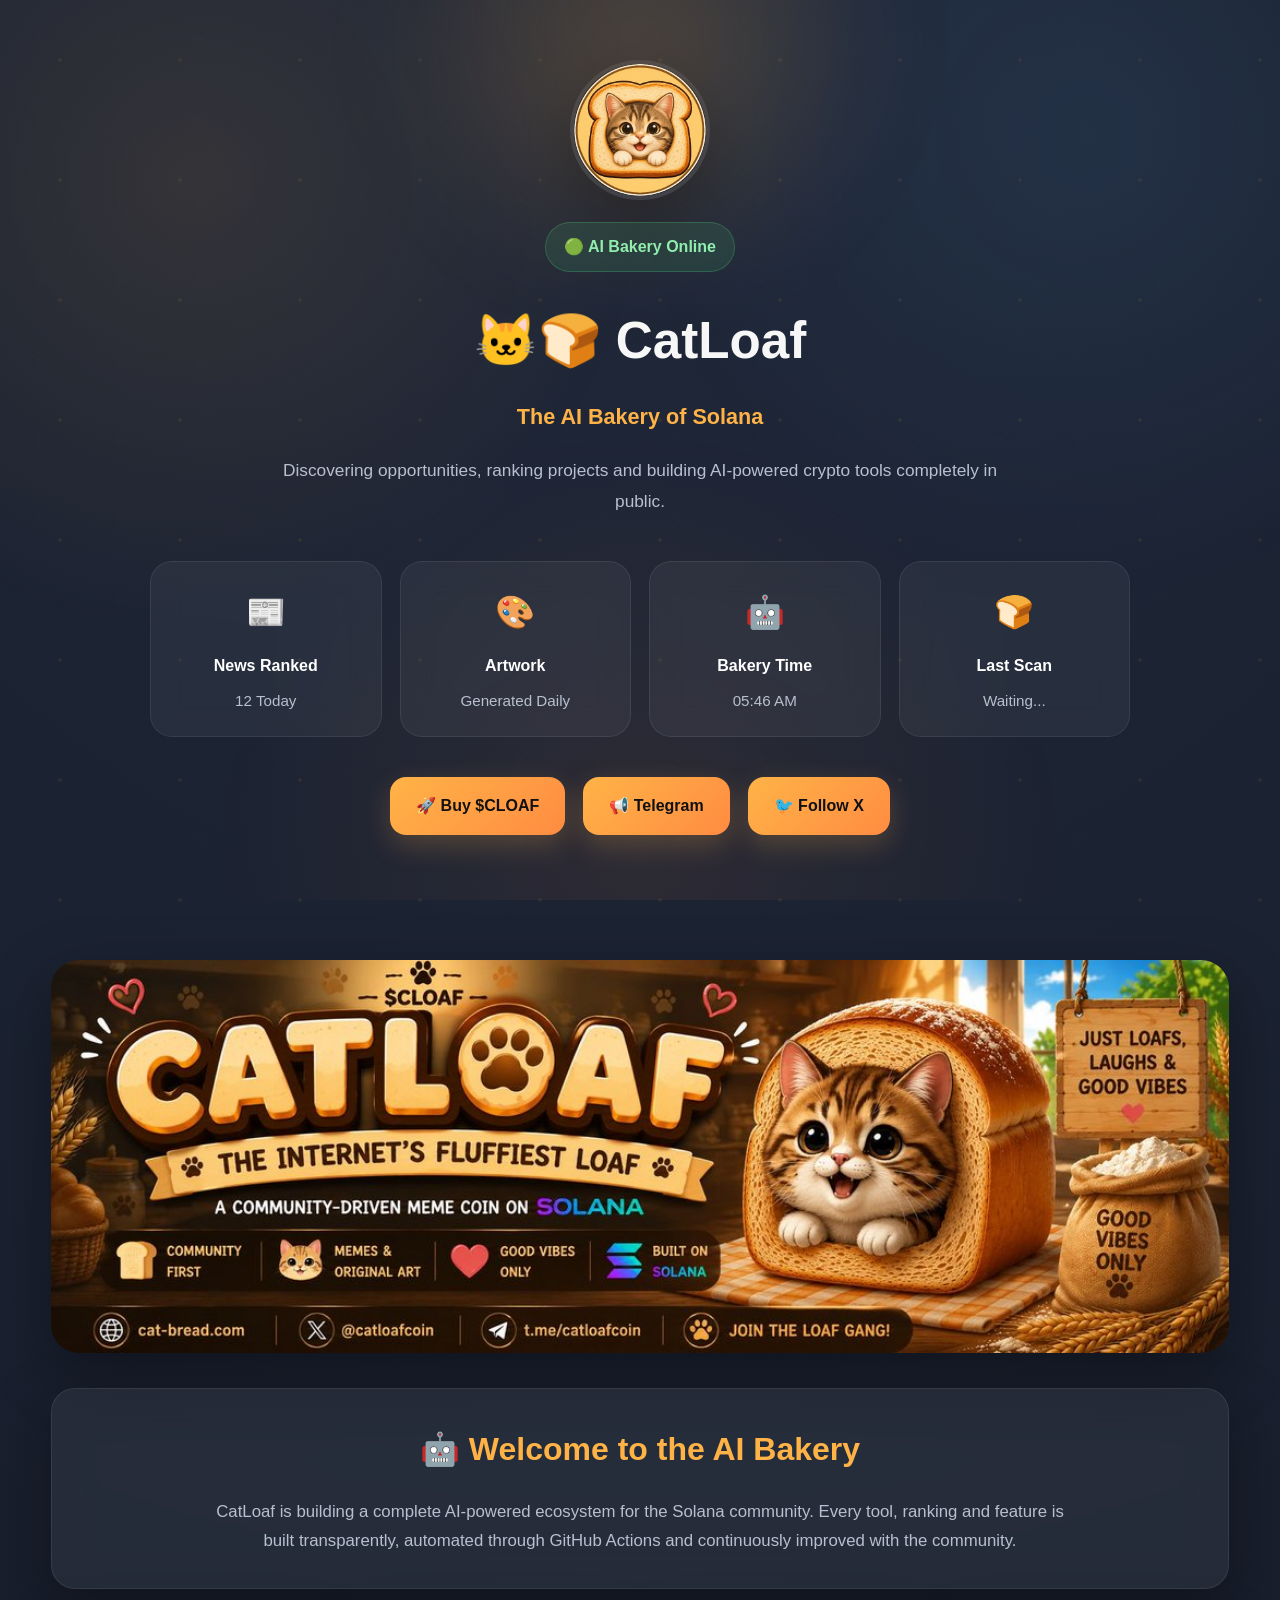
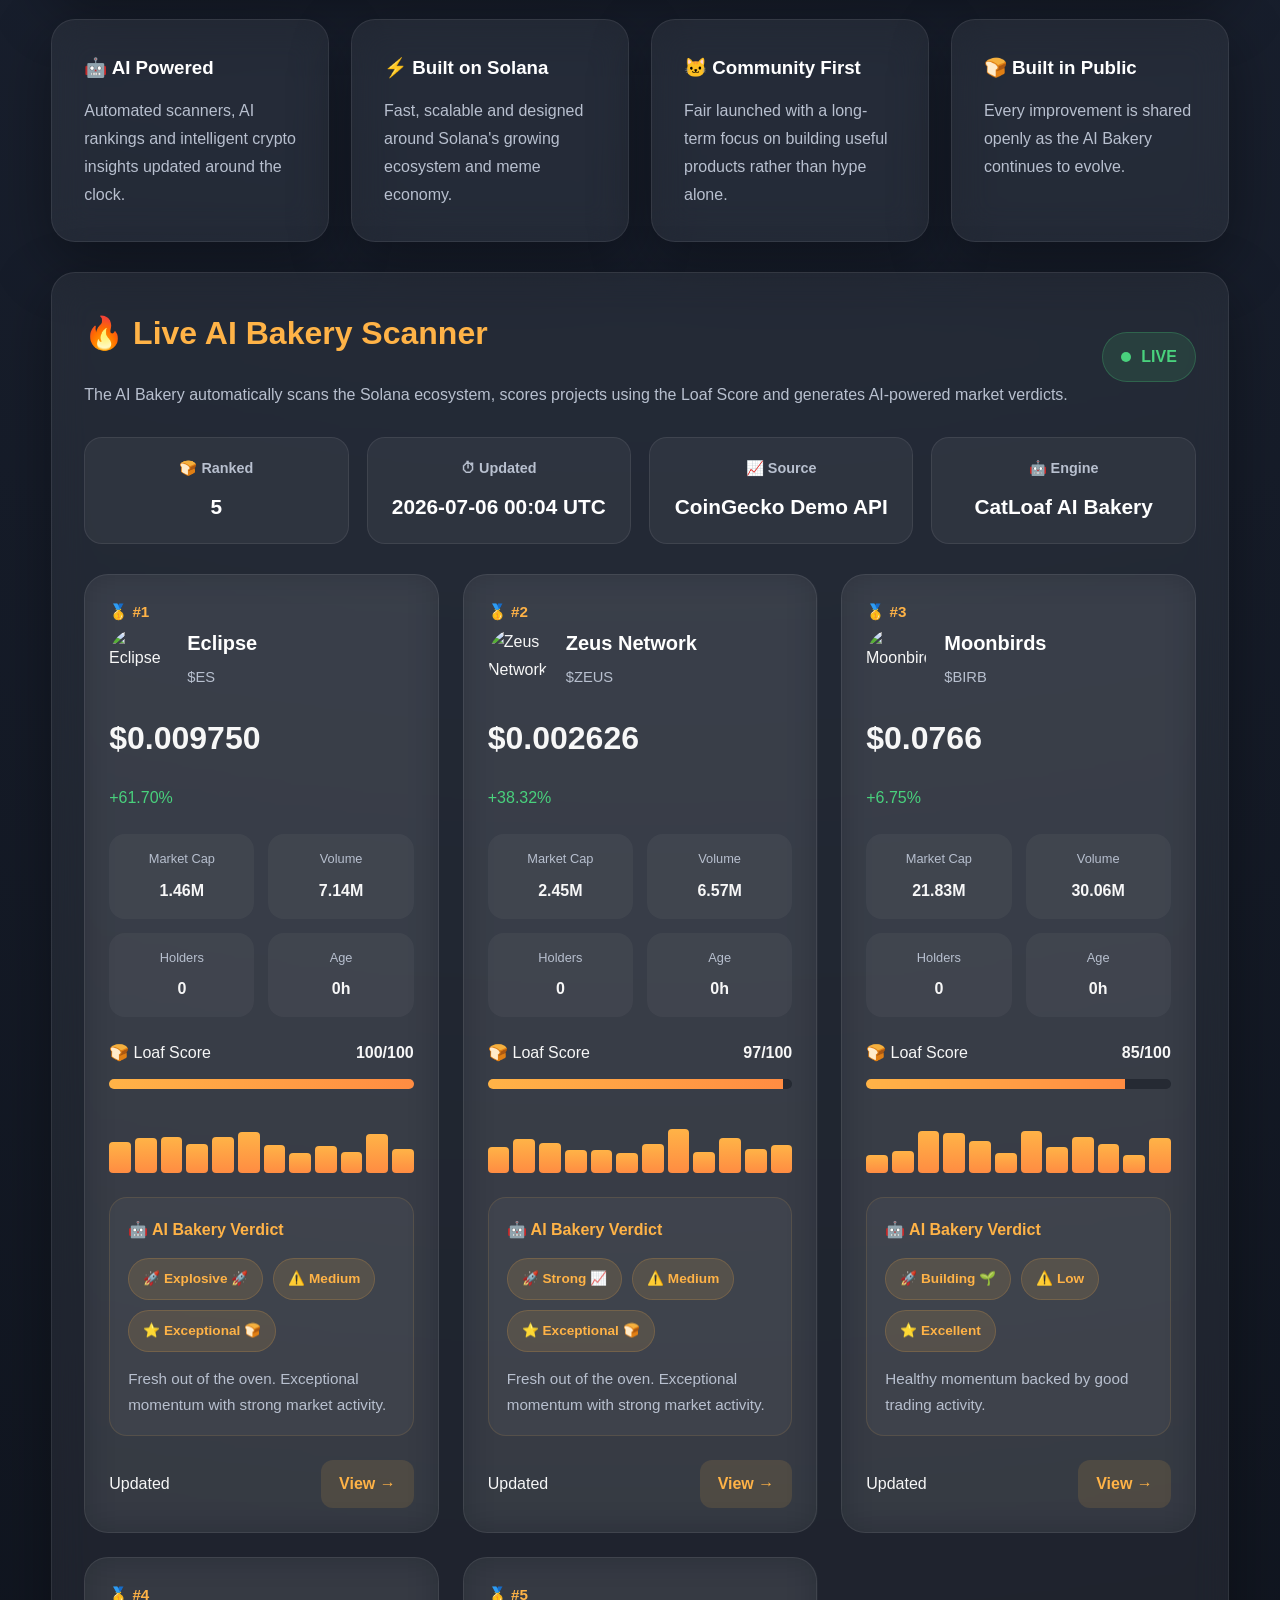
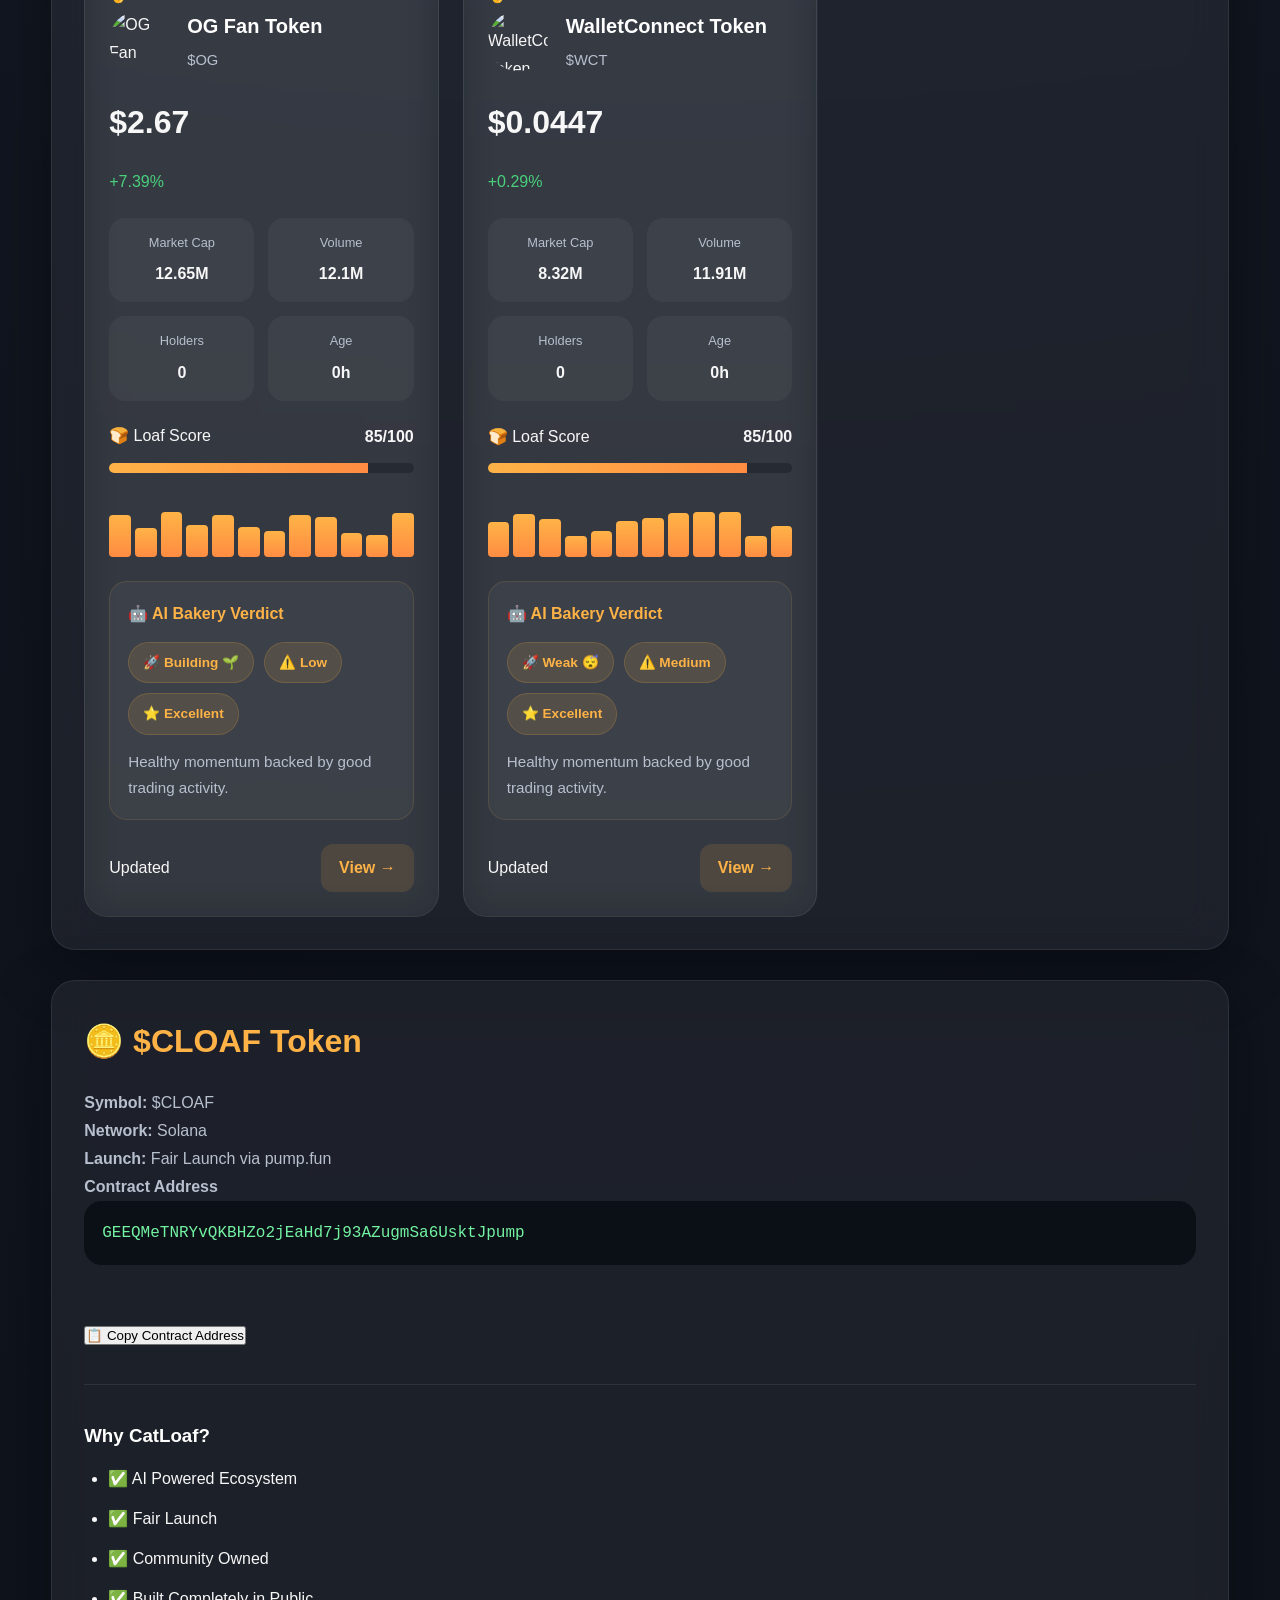
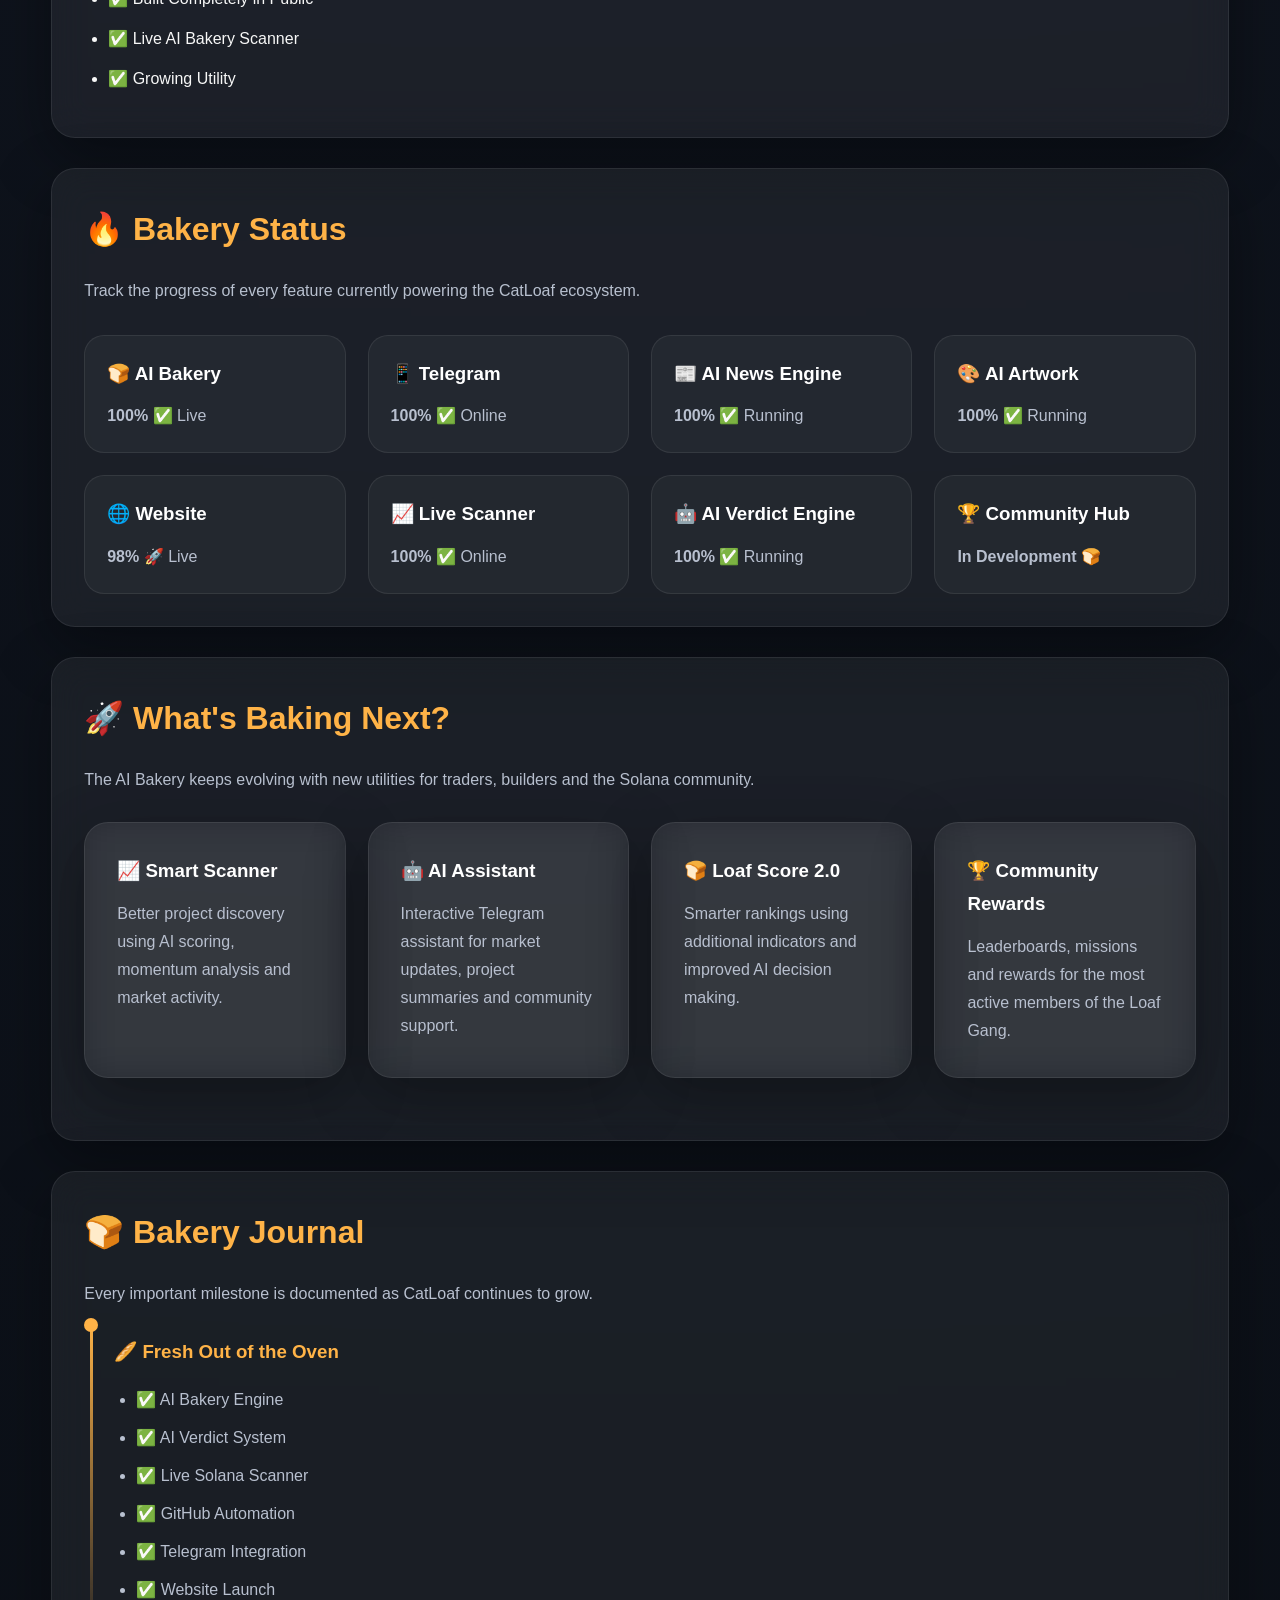
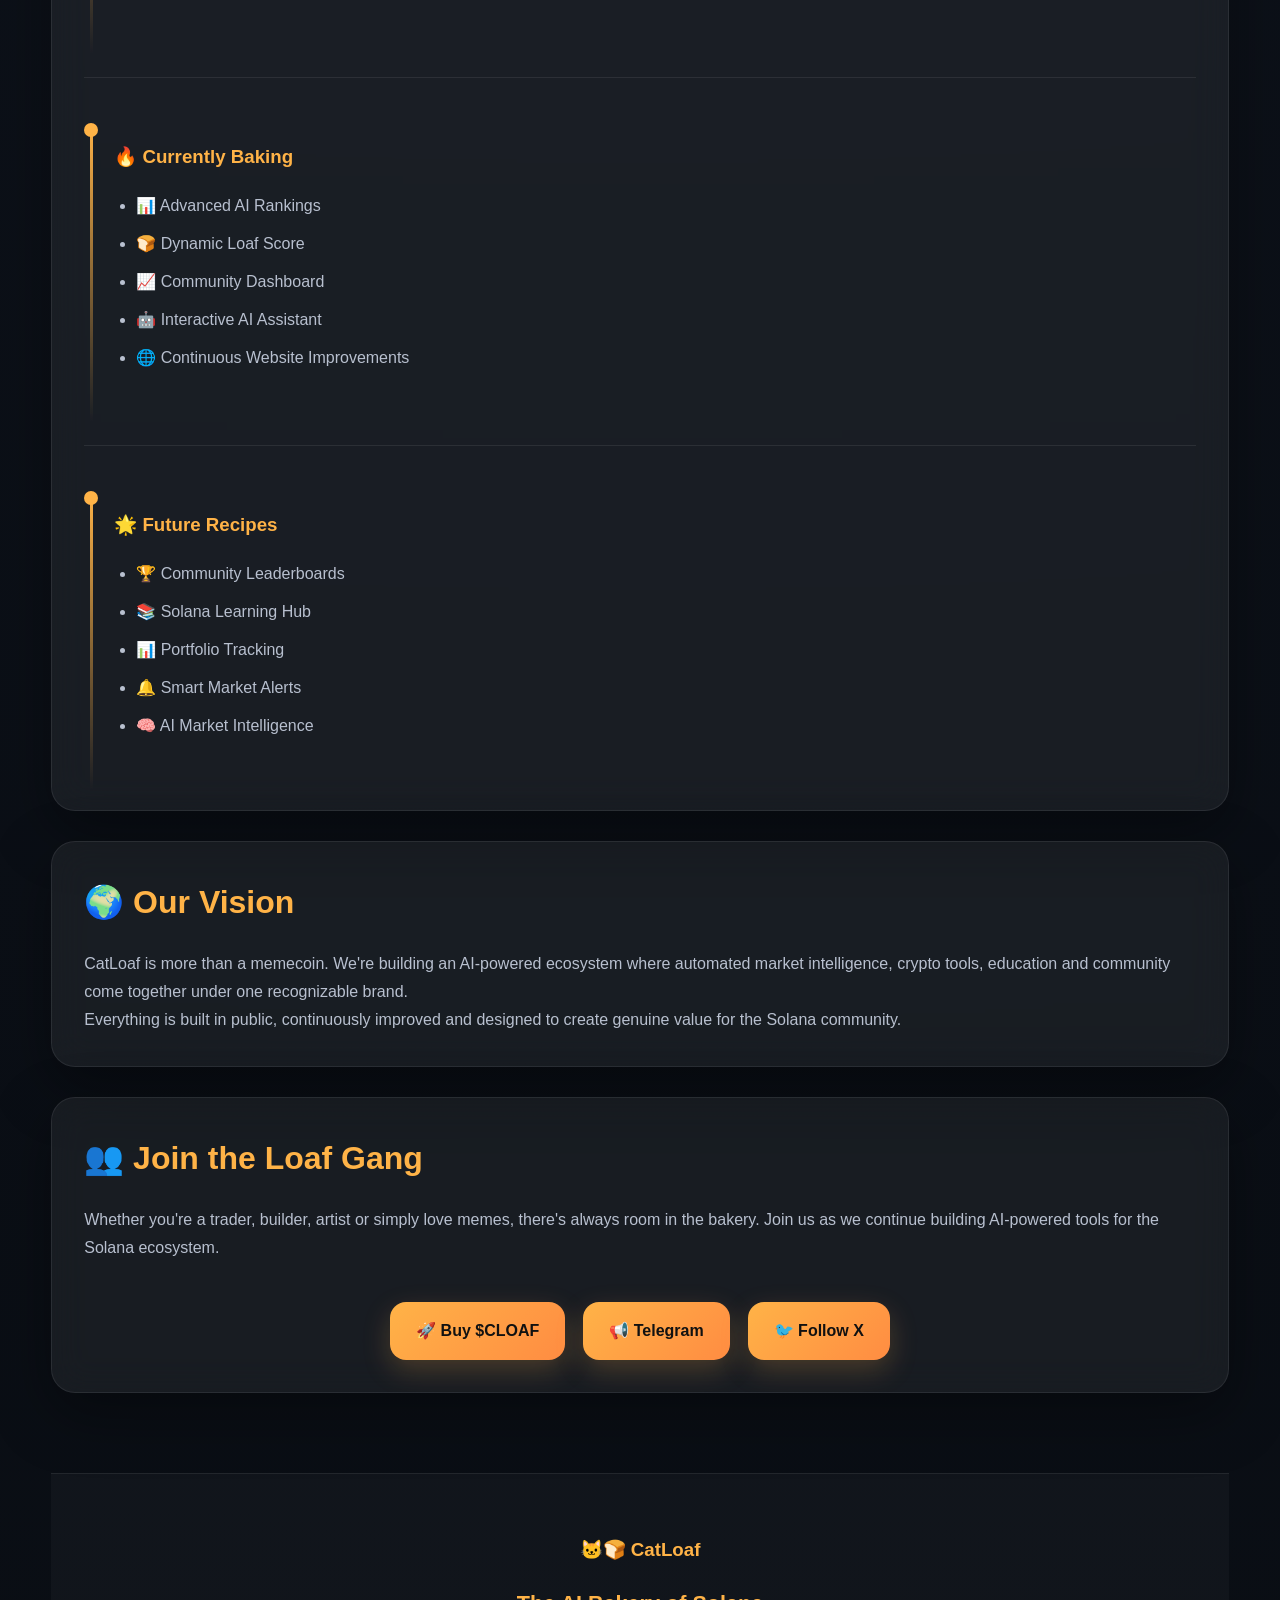
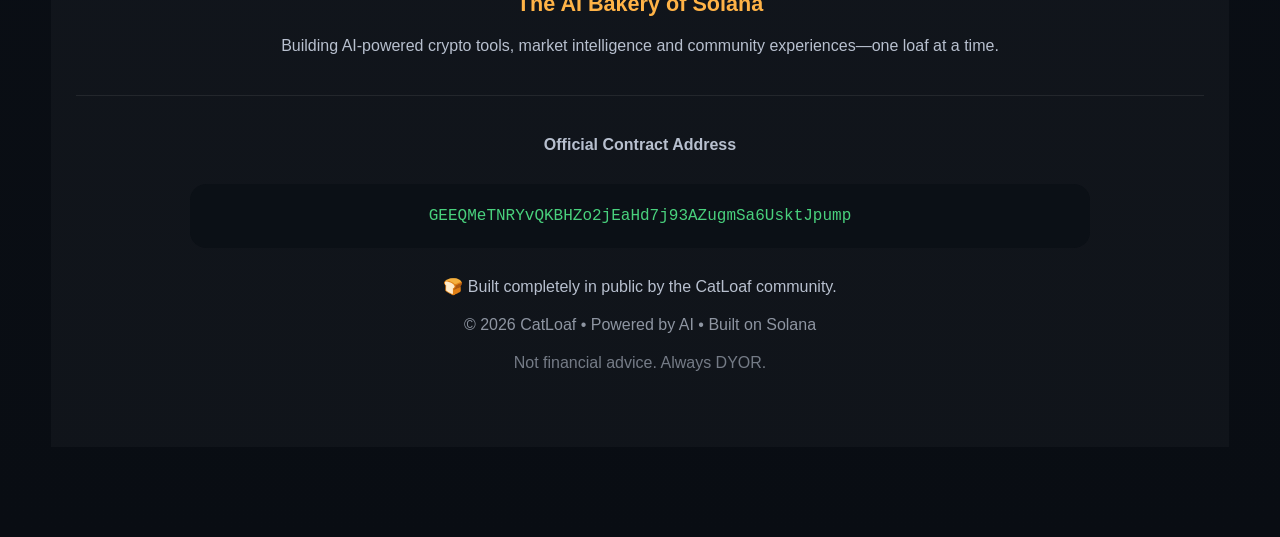
==== commit 853390cf: "Update index.html" ====
--- a/index.html
+++ b/index.html
@@ -11,7 +11,7 @@
 
 <meta
 name="description"
-content="CatLoaf ($CLOAF) is an AI-powered Solana community building crypto tools, original artwork and market intelligence."
+content="CatLoaf ($CLOAF) is building AI-powered crypto tools, market intelligence and community utilities on Solana."
 >
 
 <link rel="stylesheet" href="style.css">
@@ -50,12 +50,7 @@
 
 <p class="subtitle">
 
-Fresh News.
-Fresh Memes.
-Fresh Alpha.
-
-Powered by AI.
-Built in Public.
+Discovering opportunities, ranking projects and building AI-powered crypto tools completely in public.
 
 </p>
 
@@ -95,7 +90,7 @@
 
 <h3>🤖</h3>
 
-<strong>Bakery</strong>
+<strong>Bakery Time</strong>
 
 <p>
 
@@ -117,7 +112,7 @@
 
 <p>
 
-<span id="last-update">
+<span id="hero-last-update">
 
 Waiting...
 
@@ -180,11 +175,7 @@
 
 <p>
 
-CatLoaf is building an AI-powered ecosystem for the Solana community.
-
-Instead of relying only on memes, we're creating useful tools including automated news ranking, market intelligence, artwork generation and a live meme coin scanner.
-
-Everything is developed transparently, continuously improved and powered by the community.
+CatLoaf is building a complete AI-powered ecosystem for the Solana community. Every tool, ranking and feature is built transparently, automated through GitHub Actions and continuously improved with the community.
 
 </p>
 
@@ -202,7 +193,7 @@
 
 <p>
 
-AI automatically discovers, ranks and prepares crypto news, artwork and community content every day.
+Automated scanners, AI rankings and intelligent crypto insights updated around the clock.
 
 </p>
 
@@ -212,13 +203,13 @@
 
 <h3>
 
-⚡ Fast on Solana
-
-</h3>
-
-<p>
-
-Built around Solana's speed to deliver useful tools, market insights and future community products.
+⚡ Built on Solana
+
+</h3>
+
+<p>
+
+Fast, scalable and designed around Solana's growing ecosystem and meme economy.
 
 </p>
 
@@ -234,7 +225,7 @@
 
 <p>
 
-Fair launched with no VC allocations. CatLoaf grows alongside its community.
+Fair launched with a long-term focus on building useful products rather than hype alone.
 
 </p>
 
@@ -250,123 +241,145 @@
 
 <p>
 
-Every feature, improvement and milestone is shared openly as the AI Bakery continues to grow.
+Every improvement is shared openly as the AI Bakery continues to evolve.
 
 </p>
 
 </div>
 
 </section>
-
 <!-- ==========================================================
-     Live AI Scanner
+     Live AI Bakery Scanner
 ========================================================== -->
 
 <section id="scanner" class="card">
 
-    <div class="section-heading">
-
-        <div>
-
-            <h2>🔥 Live Pump.fun Scanner</h2>
-
-            <p>
-
-                The AI Bakery continuously ranks fresh Pump.fun launches using our
-                custom Loaf Score.
-
-            </p>
-
-        </div>
-
-        <div class="scanner-status">
-
-            <span class="live-dot"></span>
-
-            LIVE
-
-        </div>
-
-    </div>
-
-    <div class="scanner-summary">
-
-        <div class="summary-card">
-
-            <h4>🍞 Ranked</h4>
-
-            <strong id="scanner-count">5</strong>
-
-        </div>
-
-        <div class="summary-card">
-
-            <h4>⏱ Updated</h4>
-
-            <strong id="last-update">
-
-                Waiting...
-
-            </strong>
-
-        </div>
-
-        <div class="summary-card">
-
-            <h4>📈 Source</h4>
-
-            <strong>
-
-                Pump.fun
-
-            </strong>
-
-        </div>
-
-        <div class="summary-card">
-
-            <h4>🤖 Engine</h4>
-
-            <strong>
-
-                AI Bakery
-
-            </strong>
-
-        </div>
-
-    </div>
-
-    <div id="scanner-container">
-
-        <div class="scanner-loading">
-
-            <div class="loading-loaf">
-
-                🍞
-
-            </div>
-
-            <h3>
-
-                Scanning fresh launches...
-
-            </h3>
-
-            <p>
-
-                Looking for today's strongest meme coins.
-
-            </p>
-
-        </div>
-
-    </div>
+<div class="section-heading">
+
+<div>
+
+<h2>
+
+🔥 Live AI Bakery Scanner
+
+</h2>
+
+<p>
+
+The AI Bakery automatically scans the Solana ecosystem, scores projects using the Loaf Score and generates AI-powered market verdicts.
+
+</p>
+
+</div>
+
+<div class="scanner-status">
+
+<span class="live-dot"></span>
+
+LIVE
+
+</div>
+
+</div>
+
+<div class="scanner-summary">
+
+<div class="summary-card">
+
+<h4>
+
+🍞 Ranked
+
+</h4>
+
+<strong id="scanner-count">
+
+0
+
+</strong>
+
+</div>
+
+<div class="summary-card">
+
+<h4>
+
+⏱ Updated
+
+</h4>
+
+<strong id="last-update">
+
+Waiting...
+
+</strong>
+
+</div>
+
+<div class="summary-card">
+
+<h4>
+
+📈 Source
+
+</h4>
+
+<strong>
+
+CoinGecko Demo API
+
+</strong>
+
+</div>
+
+<div class="summary-card">
+
+<h4>
+
+🤖 Engine
+
+</h4>
+
+<strong>
+
+CatLoaf AI Bakery
+
+</strong>
+
+</div>
+
+</div>
+
+<div id="scanner-container">
+
+<div class="scanner-loading">
+
+<div class="loading-loaf">
+
+🍞
+
+</div>
+
+<h3>
+
+Scanning the Solana ecosystem...
+
+</h3>
+
+<p>
+
+Ranking today's strongest opportunities with AI.
+
+</p>
+
+</div>
+
+</div>
 
 </section>
 
 <!-- ==========================================================
-     Token
+     $CLOAF Token
 ========================================================== -->
 
 <section class="card">
@@ -409,15 +422,15 @@
 
 <ul>
 
+<li>✅ AI Powered Ecosystem</li>
+
 <li>✅ Fair Launch</li>
 
 <li>✅ Community Owned</li>
 
-<li>✅ AI Powered</li>
-
 <li>✅ Built Completely in Public</li>
 
-<li>✅ Original Artwork</li>
+<li>✅ Live AI Bakery Scanner</li>
 
 <li>✅ Growing Utility</li>
 
@@ -439,12 +452,11 @@
 
 <p>
 
-Every feature is built in public. Here's what's currently baking.
+Track the progress of every feature currently powering the CatLoaf ecosystem.
 
 </p>
 
 <div class="status-grid">
-
 <div class="status-item">
 
 <h3>🍞 AI Bakery</h3>
@@ -463,7 +475,7 @@
 
 <div class="status-item">
 
-<h3>📰 News Engine</h3>
+<h3>📰 AI News Engine</h3>
 
 <p><strong>100%</strong> ✅ Running</p>
 
@@ -481,7 +493,7 @@
 
 <h3>🌐 Website</h3>
 
-<p><strong>95%</strong> 🚧 Improving</p>
+<p><strong>98%</strong> 🚀 Live</p>
 
 </div>
 
@@ -489,15 +501,15 @@
 
 <h3>📈 Live Scanner</h3>
 
-<p><strong>Building</strong> 🍞</p>
+<p><strong>100%</strong> ✅ Online</p>
 
 </div>
 
 <div class="status-item">
 
-<h3>🤖 Interactive Bot</h3>
-
-<p><strong>Planning</strong></p>
+<h3>🤖 AI Verdict Engine</h3>
+
+<p><strong>100%</strong> ✅ Running</p>
 
 </div>
 
@@ -505,7 +517,7 @@
 
 <h3>🏆 Community Hub</h3>
 
-<p><strong>Planning</strong></p>
+<p><strong>In Development</strong> 🍞</p>
 
 </div>
 
@@ -527,7 +539,7 @@
 
 <p>
 
-The AI Bakery keeps evolving. Here's what's currently in the oven.
+The AI Bakery keeps evolving with new utilities for traders, builders and the Solana community.
 
 </p>
 
@@ -537,13 +549,13 @@
 
 <h3>
 
-📈 Live Meme Scanner
-
-</h3>
-
-<p>
-
-Real-time discovery of fresh Pump.fun launches ranked using the CatLoaf Loaf Score.
+📈 Smart Scanner
+
+</h3>
+
+<p>
+
+Better project discovery using AI scoring, momentum analysis and market activity.
 
 </p>
 
@@ -553,13 +565,13 @@
 
 <h3>
 
-🤖 AI Telegram Assistant
-
-</h3>
-
-<p>
-
-A smart assistant for market updates, news summaries and community interaction.
+🤖 AI Assistant
+
+</h3>
+
+<p>
+
+Interactive Telegram assistant for market updates, project summaries and community support.
 
 </p>
 
@@ -575,7 +587,7 @@
 
 <p>
 
-More signals, smarter rankings and improved project scoring powered by AI.
+Smarter rankings using additional indicators and improved AI decision making.
 
 </p>
 
@@ -591,7 +603,7 @@
 
 <p>
 
-Leaderboards, challenges and engagement rewards for the Loaf Gang.
+Leaderboards, missions and rewards for the most active members of the Loaf Gang.
 
 </p>
 
@@ -615,7 +627,7 @@
 
 <p>
 
-Every important milestone is documented as CatLoaf grows.
+Every important milestone is documented as CatLoaf continues to grow.
 
 </p>
 
@@ -631,15 +643,15 @@
 
 <li>✅ AI Bakery Engine</li>
 
-<li>✅ AI News Ranking</li>
-
-<li>✅ AI Artwork Generator</li>
-
-<li>✅ Telegram Automation</li>
-
-<li>✅ X Content Automation</li>
-
-<li>✅ Daily Content Engine</li>
+<li>✅ AI Verdict System</li>
+
+<li>✅ Live Solana Scanner</li>
+
+<li>✅ GitHub Automation</li>
+
+<li>✅ Telegram Integration</li>
+
+<li>✅ Website Launch</li>
 
 </ul>
 
@@ -657,16 +669,16 @@
 
 <ul>
 
-<li>📈 Live Pump.fun Scanner</li>
+<li>📊 Advanced AI Rankings</li>
 
 <li>🍞 Dynamic Loaf Score</li>
 
-<li>📊 Market Dashboard</li>
-
-<li>🌐 Website Improvements</li>
+<li>📈 Community Dashboard</li>
 
 <li>🤖 Interactive AI Assistant</li>
 
+<li>🌐 Continuous Website Improvements</li>
+
 </ul>
 
 </div>
@@ -687,18 +699,17 @@
 
 <li>📚 Solana Learning Hub</li>
 
-<li>📊 Portfolio Tracker</li>
-
-<li>🔔 Smart Alerts</li>
-
-<li>🧠 AI Market Analysis</li>
+<li>📊 Portfolio Tracking</li>
+
+<li>🔔 Smart Market Alerts</li>
+
+<li>🧠 AI Market Intelligence</li>
 
 </ul>
 
 </div>
 
 </section>
-
 <!-- ==========================================================
      Vision
 ========================================================== -->
@@ -713,22 +724,22 @@
 
 <p>
 
-CatLoaf isn't just another memecoin.
-
-We're building an AI-powered community ecosystem where automation, crypto tools, education and original content come together under one wholesome brand.
-
-</p>
-
-<p>
-
-Every feature is built publicly, improved continuously and designed to create genuine utility for the Solana community.
+CatLoaf is more than a memecoin.
+
+We're building an AI-powered ecosystem where automated market intelligence, crypto tools, education and community come together under one recognizable brand.
+
+</p>
+
+<p>
+
+Everything is built in public, continuously improved and designed to create genuine value for the Solana community.
 
 </p>
 
 </section>
 
 <!-- ==========================================================
-     Join
+     Join the Loaf Gang
 ========================================================== -->
 
 <section class="card">
@@ -741,7 +752,9 @@
 
 <p>
 
-Whether you're a trader, builder, artist or simply love memes, there's always room for another loaf.
+Whether you're a trader, builder, artist or simply love memes, there's always room in the bakery.
+
+Join us as we continue building AI-powered tools for the Solana ecosystem.
 
 </p>
 
@@ -803,7 +816,7 @@
 
 <p>
 
-<strong>Contract Address</strong>
+<strong>Official Contract Address</strong>
 
 </p>
 
@@ -834,6 +847,9 @@
 </footer>
 
 </main>
+<!-- ==========================================================
+     JavaScript
+========================================================== -->
 
 <script src="script.js"></script>
 
--- a/style.css
+++ b/style.css
@@ -706,401 +706,245 @@
     animation:softFloat 7.5s ease-in-out infinite;
 
 }
+
 /* ==========================================================
    PART 3
-   AI Bakery Scanner (JavaScript Driven)
+   Live AI Scanner Dashboard
 ========================================================== */
 
-/* Scanner Container */
-
-.scanner-grid{
+.section-heading{
+
+    display:flex;
+    justify-content:space-between;
+    align-items:center;
+    gap:20px;
+    margin-bottom:28px;
+    flex-wrap:wrap;
+
+}
+
+.section-heading p{
+
+    margin-top:8px;
+    color:var(--muted);
+
+}
+
+.scanner-status{
+
+    display:flex;
+    align-items:center;
+    gap:10px;
+    padding:10px 18px;
+    border-radius:999px;
+    background:rgba(73,209,125,.12);
+    border:1px solid rgba(73,209,125,.25);
+    color:var(--green);
+    font-weight:700;
+
+}
+
+.live-dot{
+
+    width:10px;
+    height:10px;
+    border-radius:50%;
+    background:var(--green);
+    animation:pulse 1.8s infinite;
+
+}
+
+@keyframes pulse{
+
+    0%{
+        transform:scale(1);
+        opacity:1;
+    }
+
+    50%{
+        transform:scale(1.6);
+        opacity:.45;
+    }
+
+    100%{
+        transform:scale(1);
+        opacity:1;
+    }
+
+}
+
+.scanner-summary{
 
     display:grid;
-
-    grid-template-columns:repeat(auto-fit,minmax(330px,1fr));
-
+    grid-template-columns:repeat(auto-fit,minmax(170px,1fr));
+    gap:18px;
+    margin-bottom:30px;
+
+}
+
+.summary-card{
+
+    background:rgba(255,255,255,.05);
+    border:1px solid rgba(255,255,255,.08);
+    border-radius:18px;
+    padding:18px;
+    text-align:center;
+
+}
+
+.summary-card h4{
+
+    color:var(--muted);
+    font-size:.9rem;
+    margin-bottom:8px;
+
+}
+
+.summary-card strong{
+
+    font-size:1.3rem;
+    color:#fff;
+
+}
+
+#scanner-container{
+
+    display:grid;
+    grid-template-columns:repeat(auto-fit,minmax(340px,1fr));
     gap:24px;
 
-    margin-top:35px;
-
-}
-
-/* Empty State */
-
-.scanner-empty{
-
+}
+
+.scanner-loading{
+
+    grid-column:1/-1;
     text-align:center;
-
-    padding:70px 30px;
-
+    padding:70px 20px;
+
+}
+
+.loading-loaf{
+
+    font-size:64px;
+    margin-bottom:18px;
+    animation:logoFloat 3s infinite;
+
+}
+
+.coin-card{
+
+    background:rgba(255,255,255,.05);
+    border:1px solid rgba(255,255,255,.08);
     border-radius:24px;
-
-    background:rgba(255,255,255,.04);
-
-    border:1px dashed rgba(255,179,71,.25);
-
-}
-
-.scanner-empty h3{
-
+    padding:24px;
+    transition:.35s;
+    backdrop-filter:blur(18px);
+
+}
+
+.coin-card:hover{
+
+    transform:translateY(-8px);
+    border-color:rgba(255,179,71,.35);
+    box-shadow:0 22px 50px rgba(0,0,0,.35);
+
+}
+
+.coin-header{
+
+    display:flex;
+    align-items:center;
+    gap:18px;
+    margin-bottom:20px;
+
+}
+
+.coin-logo{
+
+    width:60px;
+    height:60px;
+    border-radius:50%;
+    object-fit:cover;
+
+}
+
+.coin-price{
+
+    font-size:2rem;
+    font-weight:700;
+    margin:18px 0;
+
+}
+
+.coin-stats{
+
+    display:grid;
+    grid-template-columns:repeat(2,1fr);
+    gap:14px;
+    margin:22px 0;
+
+}
+
+.loaf-bar{
+
+    margin-top:10px;
+    height:10px;
+    background:#252a33;
+    border-radius:999px;
+    overflow:hidden;
+
+}
+
+.loaf-fill{
+
+    height:100%;
+    background:linear-gradient(
+        90deg,
+        var(--primary),
+        var(--secondary)
+    );
+    transition:width .8s;
+
+}
+
+.sparkline{
+
+    display:flex;
+    align-items:flex-end;
+    gap:4px;
+    height:60px;
+    margin-top:24px;
+
+}
+
+.spark{
+
+    flex:1;
+    border-radius:4px;
+    background:linear-gradient(
+        to top,
+        var(--secondary),
+        var(--primary)
+    );
+
+}
+
+.coin-footer{
+
+    display:flex;
+    justify-content:space-between;
+    align-items:center;
+    margin-top:24px;
+
+}
+
+.view-btn{
+
+    padding:10px 18px;
+    border-radius:12px;
+    background:rgba(255,179,71,.12);
     color:var(--primary);
-
-    margin-bottom:12px;
-
-}
-
-.scanner-empty p{
-
-    color:var(--muted);
-
-}
-
-/* Loading */
-
-.scanner-loading{
-
-    display:flex;
-
-    flex-direction:column;
-
-    align-items:center;
-
-    justify-content:center;
-
-    gap:18px;
-
-    padding:60px;
-
-}
-
-.loading-loaf{
-
-    font-size:56px;
-
-    animation:loafSpin 2s infinite ease-in-out;
-
-}
-
-@keyframes loafSpin{
-
-    0%{
-
-        transform:rotate(0deg) scale(1);
-
-    }
-
-    50%{
-
-        transform:rotate(8deg) scale(1.08);
-
-    }
-
-    100%{
-
-        transform:rotate(0deg) scale(1);
-
-    }
-
-}
-
-/* Coin Card */
-
-.coin-card{
-
-    background:var(--card);
-
-    border:1px solid var(--border);
-
-    border-radius:24px;
-
-    backdrop-filter:blur(20px);
-
-    padding:24px;
-
-    transition:.35s;
-
-    overflow:hidden;
-
-    position:relative;
-
-}
-
-.coin-card:hover{
-
-    transform:translateY(-8px);
-
-    border-color:rgba(255,179,71,.30);
-
-    box-shadow:
-
-        0 18px 45px rgba(0,0,0,.35);
-
-}
-
-/* Rank */
-
-.coin-rank{
-
-    display:inline-flex;
-
-    align-items:center;
-
-    gap:8px;
-
     font-weight:700;
-
-    color:var(--primary);
-
-    margin-bottom:15px;
-
-}
-
-/* Header */
-
-.coin-header{
-
-    display:flex;
-
-    align-items:center;
-
-    gap:16px;
-
-    margin-bottom:20px;
-
-}
-
-.coin-logo{
-
-    width:56px;
-
-    height:56px;
-
-    border-radius:50%;
-
-    object-fit:cover;
-
-    border:2px solid rgba(255,255,255,.08);
-
-}
-
-.coin-info{
-
-    flex:1;
-
-}
-
-.coin-name{
-
-    font-size:1.2rem;
-
-    font-weight:700;
-
-}
-
-.coin-symbol{
-
-    color:var(--muted);
-
-    margin-top:3px;
-
-}
-
-/* Price */
-
-.coin-price{
-
-    font-size:2rem;
-
-    font-weight:800;
-
-}
-
-.coin-change{
-
-    margin-top:8px;
-
-    display:inline-block;
-
-    padding:6px 12px;
-
-    border-radius:999px;
-
-    font-size:.85rem;
-
-    font-weight:700;
-
-}
-
-.gain{
-
-    color:var(--green);
-
-    background:rgba(73,209,125,.12);
-
-}
-
-.loss{
-
-    color:#ff6b6b;
-
-    background:rgba(255,107,107,.12);
-
-}
-
-/* Metrics */
-
-.coin-stats{
-
-    display:grid;
-
-    grid-template-columns:repeat(2,1fr);
-
-    gap:14px;
-
-    margin:25px 0;
-
-}
-
-.stat{
-
-    background:rgba(255,255,255,.03);
-
-    border-radius:16px;
-
-    padding:14px;
-
-}
-
-.stat small{
-
-    display:block;
-
-    color:var(--muted);
-
-    margin-bottom:4px;
-
-}
-
-.stat strong{
-
-    font-size:1rem;
-
-}
-
-/* Loaf Score */
-
-.loaf-title{
-
-    display:flex;
-
-    justify-content:space-between;
-
-    margin-bottom:10px;
-
-}
-
-.loaf-bar{
-
-    width:100%;
-
-    height:10px;
-
-    background:rgba(255,255,255,.08);
-
-    border-radius:999px;
-
-    overflow:hidden;
-
-}
-
-.loaf-fill{
-
-    width:0%;
-
-    height:100%;
-
-    background:linear-gradient(
-
-        90deg,
-
-        #ffb347,
-
-        #ffd56f
-
-    );
-
-    transition:width 1.2s ease;
-
-}
-
-/* Mini Chart */
-
-.sparkline{
-
-    display:flex;
-
-    align-items:flex-end;
-
-    justify-content:space-between;
-
-    height:60px;
-
-    margin-top:24px;
-
-}
-
-.spark{
-
-    width:9%;
-
-    border-radius:999px;
-
-    background:linear-gradient(
-
-        to top,
-
-        var(--primary),
-
-        #ffe29c
-
-    );
-
-}
-
-/* Footer */
-
-.coin-footer{
-
-    display:flex;
-
-    justify-content:space-between;
-
-    align-items:center;
-
-    margin-top:22px;
-
-}
-
-.updated{
-
-    color:var(--muted);
-
-    font-size:.82rem;
-
-}
-
-.view-btn{
-
-    padding:8px 14px;
-
-    border-radius:999px;
-
-    background:rgba(255,179,71,.15);
-
-    color:var(--primary);
-
-    font-weight:700;
-
     transition:.3s;
 
 }
@@ -1108,38 +952,10 @@
 .view-btn:hover{
 
     background:var(--primary);
-
     color:#111;
 
 }
 
-/* Reveal Animation */
-
-.coin-card{
-
-    animation:fadeCard .45s ease;
-
-}
-
-@keyframes fadeCard{
-
-    from{
-
-        opacity:0;
-
-        transform:translateY(30px);
-
-    }
-
-    to{
-
-        opacity:1;
-
-        transform:translateY(0);
-
-    }
-
-}
 /* ==========================================================
    PART 4
    Status • Journal • Footer • Responsive
@@ -1602,273 +1418,254 @@
 }
 
 /* ==========================================================
-   AI Bakery Scanner
+   FINAL POLISH
 ========================================================== */
 
-#scanner-container{
-
-    margin-top:30px;
-
-    display:grid;
-
-    gap:24px;
-
-}
-
-.scanner-loading{
+/* Scanner Section */
+
+#scanner{
+
+    position:relative;
+
+}
+
+/* Scanner Summary Cards */
+
+.summary-card{
+
+    transition:.3s ease;
+
+}
+
+.summary-card:hover{
+
+    transform:translateY(-4px);
+
+    border-color:rgba(255,179,71,.25);
+
+    box-shadow:0 12px 30px rgba(0,0,0,.25);
+
+}
+
+/* Coin Name */
+
+.coin-name{
+
+    font-size:1.25rem;
+
+    font-weight:700;
+
+    color:#fff;
+
+}
+
+.coin-symbol{
+
+    color:var(--muted);
+
+    font-size:.92rem;
+
+    margin-top:4px;
+
+}
+
+/* Rank */
+
+.coin-rank{
+
+    font-size:.95rem;
+
+    color:var(--primary);
+
+    font-weight:700;
+
+}
+
+/* Positive / Negative */
+
+.gain{
+
+    color:var(--green);
+
+}
+
+.loss{
+
+    color:var(--red);
+
+}
+
+/* Statistics */
+
+.stat{
+
+    background:rgba(255,255,255,.04);
+
+    border-radius:16px;
+
+    padding:14px;
 
     text-align:center;
 
-    padding:60px 20px;
-
-}
-
-.loading-loaf{
-
-    font-size:3rem;
-
-    animation:loafBounce 2s infinite;
-
-}
-
-@keyframes loafBounce{
-
-    0%,100%{
-
-        transform:translateY(0);
+    transition:.25s;
+
+}
+
+.stat:hover{
+
+    background:rgba(255,255,255,.07);
+
+}
+
+.stat small{
+
+    display:block;
+
+    color:var(--muted);
+
+    margin-bottom:6px;
+
+    font-size:.8rem;
+
+}
+
+.stat strong{
+
+    font-size:1rem;
+
+}
+
+/* Loaf Score */
+
+.loaf-title{
+
+    display:flex;
+
+    justify-content:space-between;
+
+    align-items:center;
+
+    margin-bottom:12px;
+
+    margin-top:10px;
+
+}
+
+/* Updated Label */
+
+.updated{
+
+    color:var(--muted);
+
+    font-size:.82rem;
+
+}
+
+/* Scanner Mobile */
+
+@media(max-width:700px){
+
+    .section-heading{
+
+        flex-direction:column;
+
+        align-items:flex-start;
 
     }
 
-    50%{
-
-        transform:translateY(-10px);
+    .scanner-summary{
+
+        grid-template-columns:1fr 1fr;
 
     }
 
-}
-
-.coin-card{
-
-    background:rgba(255,255,255,.05);
-
-    border:1px solid rgba(255,255,255,.08);
-
-    border-radius:22px;
-
-    padding:24px;
-
-    transition:.3s;
-
-}
-
-.coin-card:hover{
-
-    transform:translateY(-6px);
-
-    border-color:rgba(255,179,71,.45);
-
-    box-shadow:0 20px 50px rgba(255,179,71,.12);
-
-}
-
-.coin-header{
+    #scanner-container{
+
+        grid-template-columns:1fr;
+
+    }
+
+}
+/* ==========================================================
+   AI Bakery Verdict
+========================================================== */
+
+.ai-verdict{
+
+    margin-top:24px;
+
+    padding:18px;
+
+    border-radius:18px;
+
+    background:rgba(255,255,255,.04);
+
+    border:1px solid rgba(255,179,71,.12);
+
+}
+
+.ai-verdict h4{
+
+    color:var(--primary);
+
+    margin-bottom:14px;
+
+    font-size:1rem;
+
+}
+
+.ai-tags{
 
     display:flex;
 
+    flex-wrap:wrap;
+
+    gap:10px;
+
+    margin-bottom:14px;
+
+}
+
+.tag{
+
+    display:inline-flex;
+
     align-items:center;
 
-    gap:18px;
-
-    margin-bottom:20px;
-
-}
-
-.coin-logo{
-
-    width:64px;
-
-    height:64px;
-
-    border-radius:50%;
-
-    object-fit:cover;
-
-}
-
-.coin-name{
-
-    font-size:1.3rem;
+    padding:8px 14px;
+
+    border-radius:999px;
+
+    background:rgba(255,179,71,.12);
+
+    border:1px solid rgba(255,179,71,.18);
+
+    color:var(--primary);
+
+    font-size:.85rem;
 
     font-weight:700;
 
 }
 
-.coin-symbol{
-
-    color:var(--muted);
-
-}
-
-.coin-rank{
-
-    float:right;
-
-    color:var(--primary);
-
-    font-weight:bold;
-
-}
-
-.coin-price{
-
-    font-size:2rem;
-
-    font-weight:bold;
-
-    color:var(--green);
-
-    margin:18px 0 10px;
-
-}
-
-.coin-change{
-
-    color:var(--green);
-
-    margin-bottom:20px;
-
-}
-
-.coin-stats{
-
-    display:grid;
-
-    grid-template-columns:repeat(4,1fr);
-
-    gap:14px;
-
-    margin:25px 0;
-
-}
-
-.stat{
-
-    background:rgba(255,255,255,.04);
-
-    border-radius:14px;
-
-    padding:14px;
-
-    text-align:center;
-
-}
-
-.stat small{
-
-    display:block;
-
-    color:var(--muted);
-
-    margin-bottom:6px;
-
-}
-
-.loaf-title{
-
-    display:flex;
-
-    justify-content:space-between;
-
-    margin-top:20px;
-
-    margin-bottom:10px;
-
-}
-
-.loaf-bar{
-
-    height:10px;
-
-    border-radius:999px;
-
-    background:#252a33;
-
-    overflow:hidden;
-
-}
-
-.loaf-fill{
-
-    height:100%;
-
-    border-radius:999px;
-
-    background:linear-gradient(
-        90deg,
-        #ffb347,
-        #ff8c42
-    );
-
-    transition:width .6s;
-
-}
-
-.sparkline{
-
-    display:flex;
-
-    align-items:flex-end;
-
-    gap:4px;
-
-    height:70px;
-
-    margin-top:22px;
-
-}
-
-.spark{
-
-    flex:1;
-
-    background:linear-gradient(
-        to top,
-        #ff8c42,
-        #ffb347
-    );
-
-    border-radius:6px;
-
-}
-
-.coin-footer{
-
-    display:flex;
-
-    justify-content:space-between;
-
-    align-items:center;
-
-    margin-top:24px;
-
-}
-
-.view-btn{
-
-    background:rgba(255,179,71,.12);
-
-    padding:10px 18px;
-
-    border-radius:12px;
-
-    transition:.3s;
-
-}
-
-.view-btn:hover{
-
-    background:var(--primary);
-
-    color:#111;
+.verdict{
+
+    color:#ffffff;
+
+    line-height:1.7;
+
+    font-size:.95rem;
+
+}
+
+@media(max-width:700px){
+
+    .ai-tags{
+
+        flex-direction:column;
+
+        align-items:flex-start;
+
+    }
 
 }
